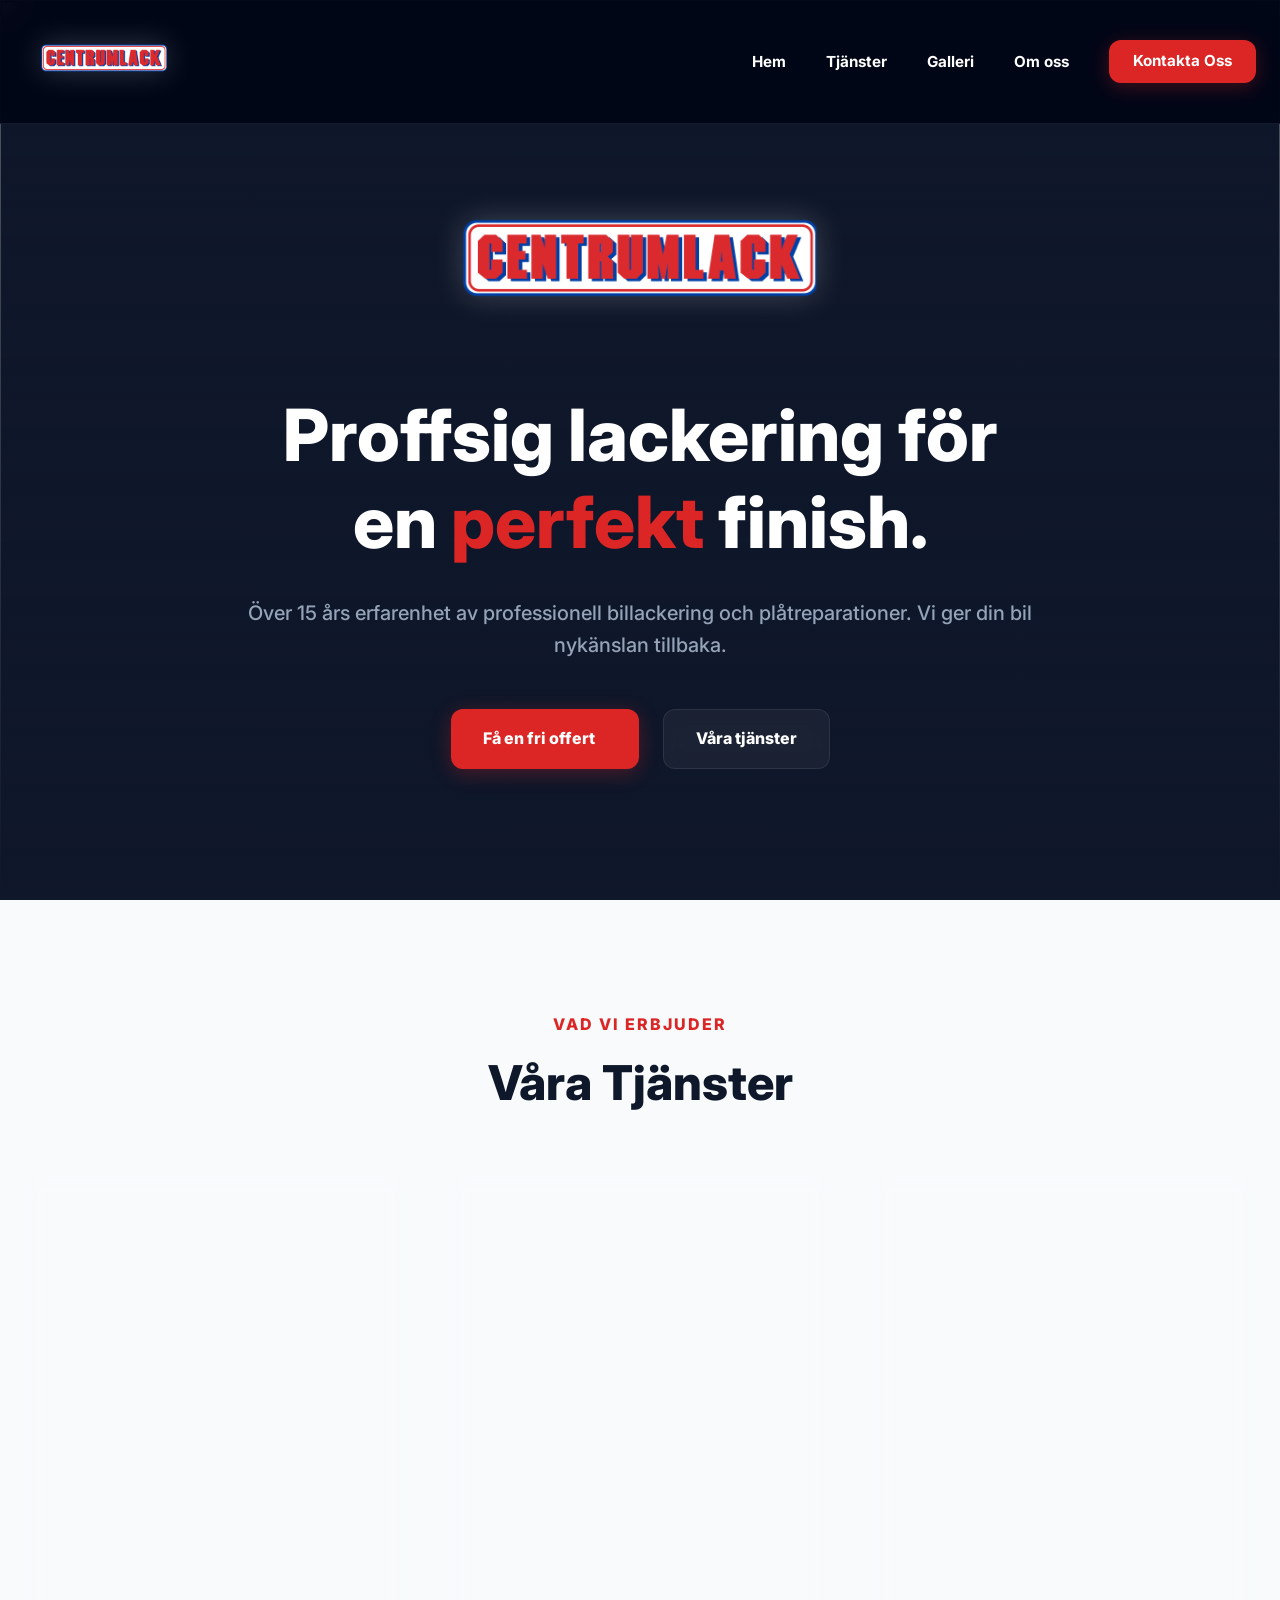
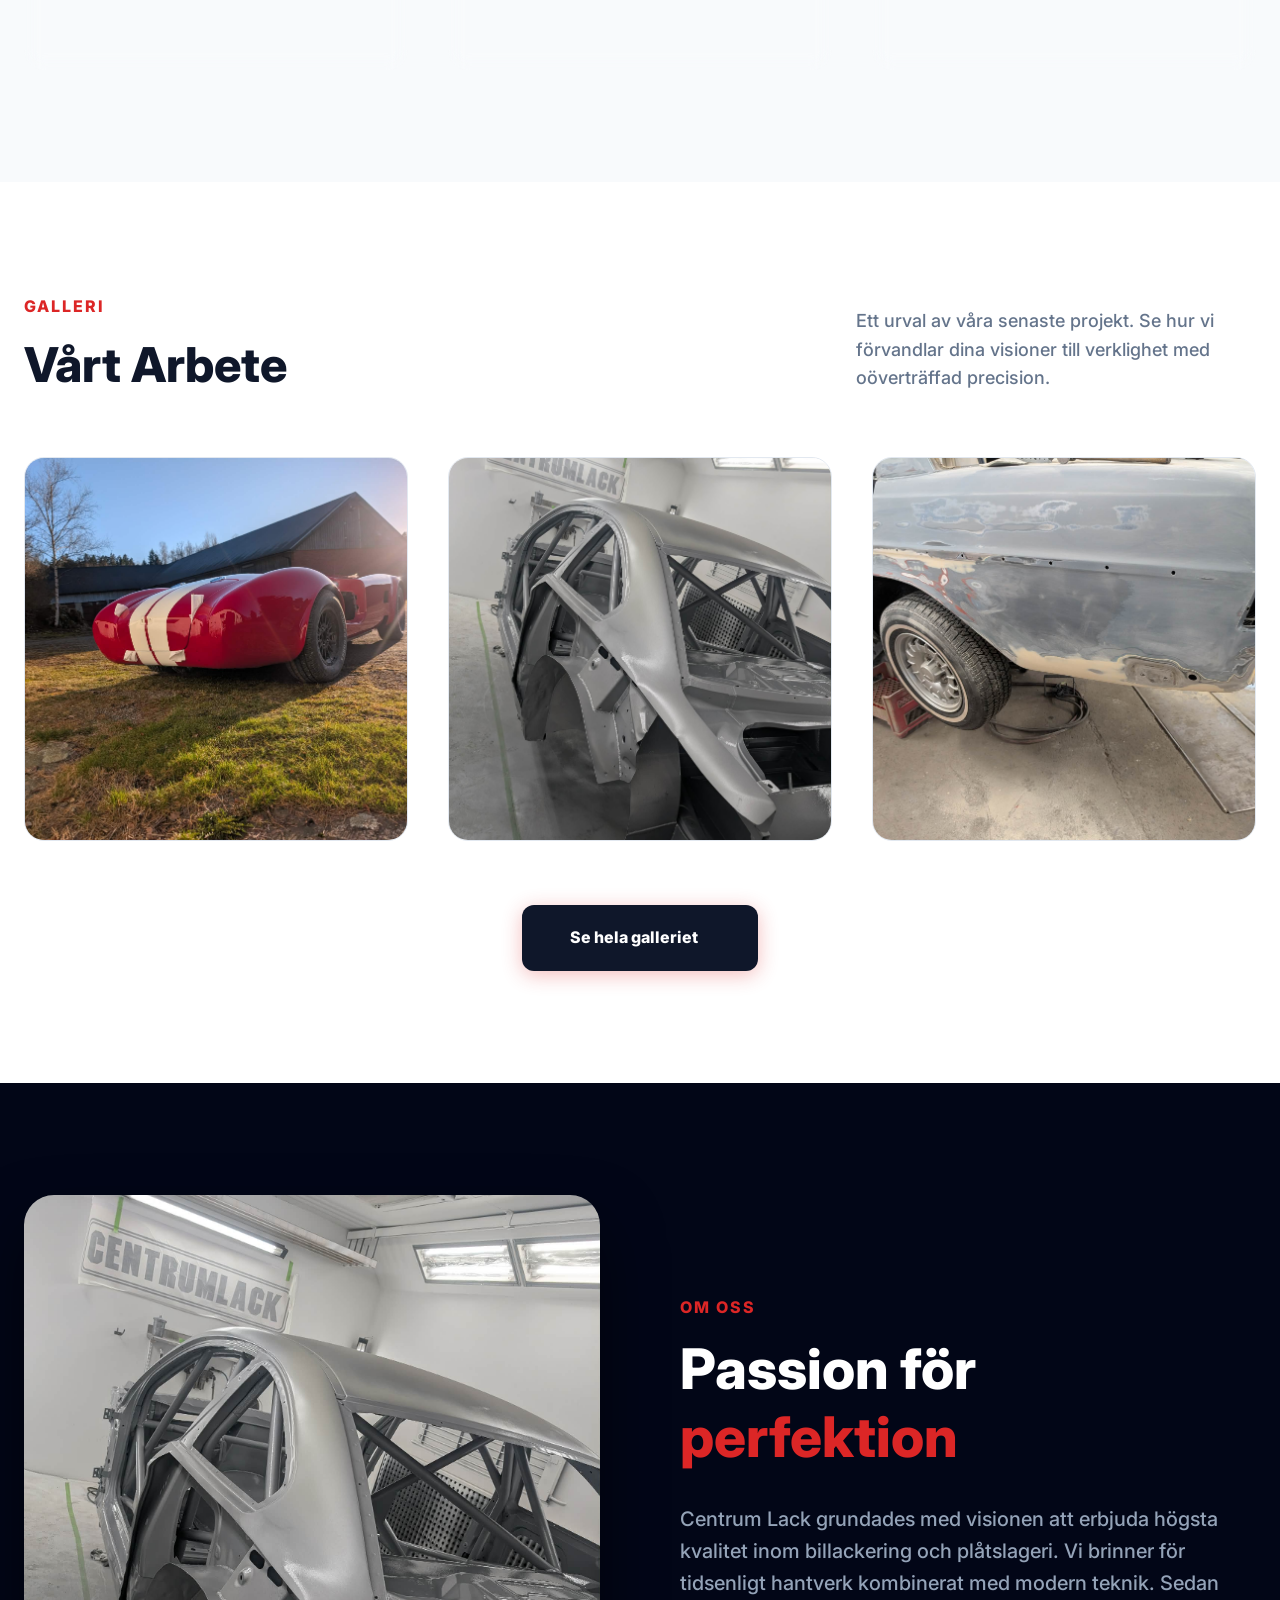
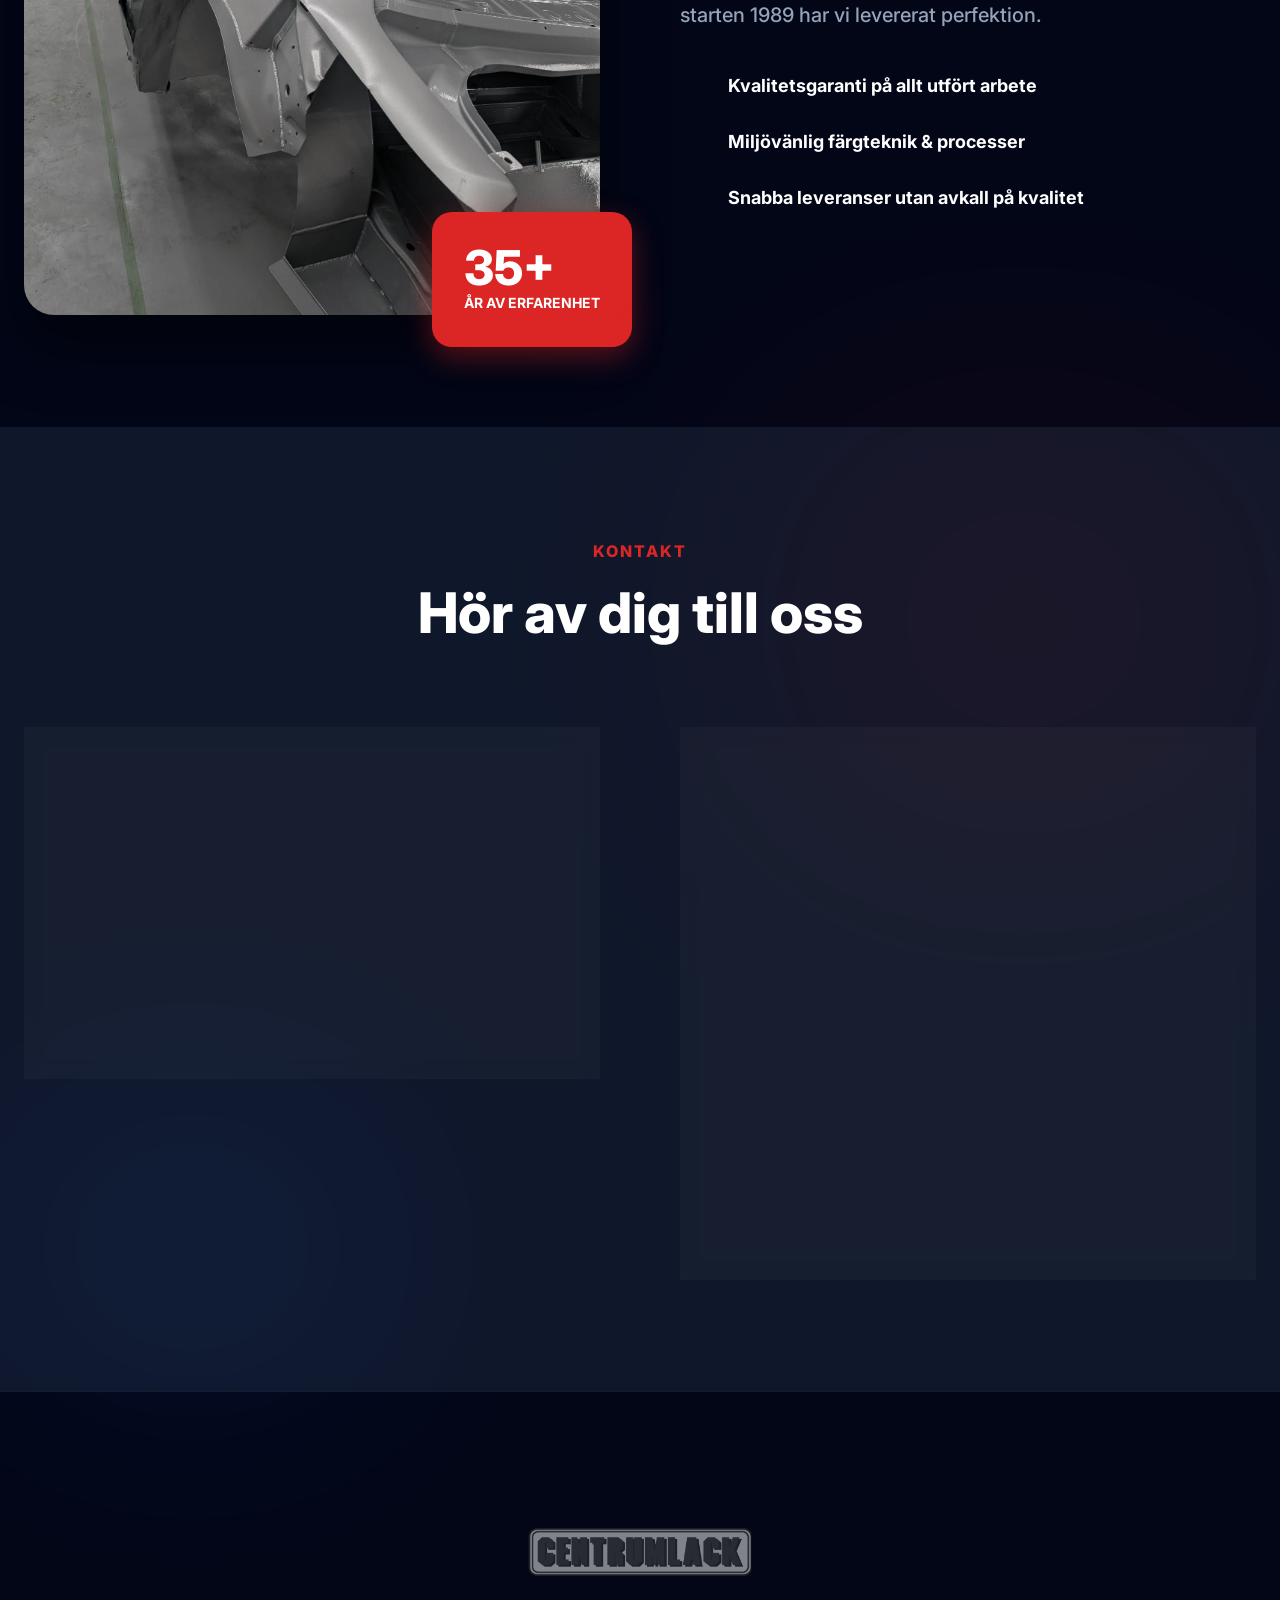
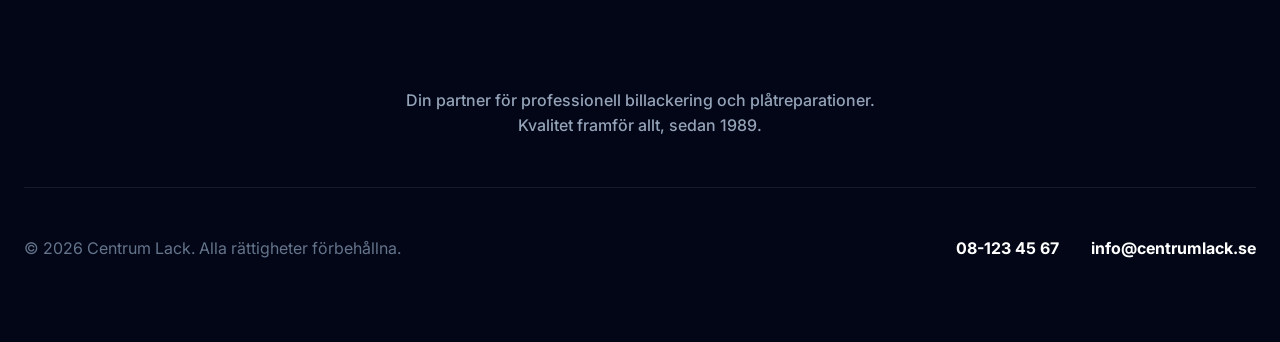
==== index.html @ bac2ed47 "Add files via upload" ====
<!DOCTYPE html>
<html lang="sv" class="scroll-smooth">
<head>
    <meta charset="UTF-8">
    <meta name="viewport" content="width=device-width, initial-scale=1.0">
    <title>Centrum Lack | Professionell Billackering & Bilvård</title>
    <meta name="description" content="Professionell billackering, plåtreparationer och bilvård i Frillesås. Över 15 års erfarenhet av perfekt finish.">
    
    <!-- Fonts & Icons -->
    <link href="https://fonts.googleapis.com/css2?family=Inter:wght@400;500;700;800&display=swap" rel="stylesheet">
    <script src="https://unpkg.com/lucide@latest"></script>
    
    <!-- Styles -->
    <link rel="stylesheet" href="style.css">
</head>
<body>

    <!-- Navbar -->
    <header id="navbar" class="navbar">
        <div class="container nav-content">
            <a href="#home" class="logo flex items-center">
                <img src="assets/logga1.png" alt="Centrum Lack" style="height: 90px;" class="logo-glow transition-transform hover:scale-105">
            </a>
            
            <nav>
                <ul class="nav-links">
                    <li><a href="#home">Hem</a></li>
                    <li><a href="#services">Tjänster</a></li>
                    <li><a href="#gallery">Galleri</a></li>
                    <li><a href="#about">Om oss</a></li>
                    <li><a href="#contact" class="btn btn-primary" style="padding: 0.6rem 1.5rem;">Kontakta Oss</a></li>
                </ul>
            </nav>
            
            <!-- Mobile Menu Trigger -->
            <button id="mobile-menu-btn">
                <i data-lucide="menu" class="w-8 h-8"></i>
            </button>
        </div>
        
        <!-- Mobile Menu -->
        <div id="mobile-menu" style="display: none; position: absolute; top: 100%; left: 0; width: 100%; background: #020617; border-top: 1px solid var(--border); padding: 2rem;">
            <ul style="list-style: none; display: flex; flex-direction: column; gap: 1.5rem;">
                <li><a href="#home" style="color: white; font-weight: 700; text-decoration: none;">Hem</a></li>
                <li><a href="#services" style="color: white; font-weight: 700; text-decoration: none;">Tjänster</a></li>
                <li><a href="#gallery" style="color: white; font-weight: 700; text-decoration: none;">Galleri</a></li>
                <li><a href="#about" style="color: white; font-weight: 700; text-decoration: none;">Om oss</a></li>
                <li><a href="#contact" style="color: var(--brand-red); font-weight: 800; text-decoration: none;">Kontakt</a></li>
            </ul>
        </div>
    </header>

    <main>
        <!-- Hero Section -->
        <section id="home" class="hero">
            <div class="hero-bg">
                <img src="https://images.unsplash.com/photo-1605810730811-4da9d6006104?q=80&w=2000" alt="">
                <div class="hero-overlay"></div>
            </div>
            
            <div class="container">
                <div class="hero-content">
                    <img src="assets/logga1.png" alt="Centrum Lack" style="max-width: 450px; width: 100%;" class="logo-glow mb-12">
                    <h1 style="color: white; font-size: clamp(2.5rem, 8vw, 4.5rem); margin-bottom: 2rem;">
                        Proffsig lackering för en <span class="highlight-red italic">perfekt</span> finish.
                    </h1>
                    <p style="color: var(--text-muted); font-size: 1.25rem; margin-bottom: 3rem; font-weight: 500;">
                        Över 15 års erfarenhet av professionell billackering och plåtreparationer. Vi ger din bil nykänslan tillbaka.
                    </p>
                    <div style="display: flex; gap: 1.5rem; justify-content: center; flex-wrap: wrap;">
                        <a href="#contact" class="btn btn-primary">Få en fri offert <i data-lucide="arrow-right"></i></a>
                        <a href="#services" class="btn btn-outline">Våra tjänster</a>
                    </div>
                </div>
            </div>
        </section>

        <!-- Services Section -->
        <section id="services" class="section-padding" style="background: #f8fafc;">
            <div class="container">
                <div style="text-align: center; margin-bottom: 4rem;">
                    <p style="color: var(--brand-red); font-weight: 800; text-transform: uppercase; letter-spacing: 2px; margin-bottom: 1rem;">Vad vi erbjuder</p>
                    <h2 style="font-size: 3rem; color: var(--bg-dark);">Våra Tjänster</h2>
                </div>
                
                <div class="grid-3">
                    <div class="glass-card" style="padding: 1rem; background: white;">
                        <div style="aspect-ratio: 4/3; overflow: hidden; border-radius: 12px; margin-bottom: 1.5rem;">
                            <img src="assets/lackeringv2.png" alt="Billackering" style="width: 100%; height: 100%; object-fit: cover;">
                        </div>
                        <div style="padding: 1.5rem;">
                            <h3 style="font-size: 1.75rem; color: var(--bg-dark); margin-bottom: 1rem;">Billackering</h3>
                            <p style="color: #64748b; font-weight: 500;">Högkvalitativ lackering för alla fordonstyper med modern färgteknik och perfekt matchning.</p>
                        </div>
                    </div>
                    
                    <div class="glass-card" style="padding: 1rem; background: white;">
                        <div style="aspect-ratio: 4/3; overflow: hidden; border-radius: 12px; margin-bottom: 1.5rem;">
                            <img src="assets/plåtv2.png" alt="Plåtskador" style="width: 100%; height: 100%; object-fit: cover;">
                        </div>
                        <div style="padding: 1.5rem;">
                            <h3 style="font-size: 1.75rem; color: var(--bg-dark); margin-bottom: 1rem;">Plåtskador</h3>
                            <p style="color: #64748b; font-weight: 500;">Riktning och reparation av alla typer av plåt- och karosskador med precision.</p>
                        </div>
                    </div>
                    
                    <div class="glass-card" style="padding: 1rem; background: white;">
                        <div style="aspect-ratio: 4/3; overflow: hidden; border-radius: 12px; margin-bottom: 1.5rem;">
                            <img src="assets/reperationv2.png" alt="Bilreparation" style="width: 100%; height: 100%; object-fit: cover;">
                        </div>
                        <div style="padding: 1.5rem;">
                            <h3 style="font-size: 1.75rem; color: var(--bg-dark); margin-bottom: 1rem;">Bilreparation</h3>
                            <p style="color: #64748b; font-weight: 500;">Vi tar hand om allt från lätta reparationer till helomlackeringar och service.</p>
                        </div>
                    </div>
                </div>
            </div>
        </section>

        <!-- Gallery Preview -->
        <section id="gallery" class="section-padding" style="background: white;">
            <div class="container">
                <div style="display: flex; justify-content: space-between; align-items: flex-end; margin-bottom: 4rem; flex-wrap: wrap; gap: 2rem;">
                    <div style="max-width: 600px;">
                        <p style="color: var(--brand-red); font-weight: 800; text-transform: uppercase; letter-spacing: 2px; margin-bottom: 1rem;">Galleri</p>
                        <h2 style="font-size: 3rem; color: var(--bg-dark);">Vårt Arbete</h2>
                    </div>
                    <p style="max-width: 400px; color: #64748b; font-weight: 500; font-size: 1.125rem;">
                        Ett urval av våra senaste projekt. Se hur vi förvandlar dina visioner till verklighet med oöverträffad precision.
                    </p>
                </div>
                
                <!-- Swapper Grid -->
                <div id="random-gallery-grid" class="grid-3" style="margin-bottom: 4rem;">
                    <div id="slot-1" class="glass-card" style="aspect-ratio: 1; overflow: hidden; background: #f1f5f9; border-color: #e2e8f0;">
                        <img src="assets/galleri/c8769120-d0c4-4933-b0f7-afeecddcb59e.jpg" class="slot-img" style="width: 100%; height: 100%; object-fit: cover; transition: opacity 0.7s ease, transform 0.7s ease;">
                    </div>
                    <div id="slot-2" class="glass-card" style="aspect-ratio: 1; overflow: hidden; background: #f1f5f9; border-color: #e2e8f0;">
                        <img src="assets/galleri/0af2cc81-adca-4ce8-bc8c-e21aa36789b7.jpg" class="slot-img" style="width: 100%; height: 100%; object-fit: cover; transition: opacity 0.7s ease, transform 0.7s ease;">
                    </div>
                    <div id="slot-3" class="glass-card" style="aspect-ratio: 1; overflow: hidden; background: #f1f5f9; border-color: #e2e8f0;">
                        <img src="assets/galleri/5242d715-48d9-4364-991b-cbcf9c6988dc.jpg" class="slot-img" style="width: 100%; height: 100%; object-fit: cover; transition: opacity 0.7s ease, transform 0.7s ease;">
                    </div>
                </div>
                
                <div style="text-align: center;">
                    <a href="galleri.html" class="btn btn-primary" style="background: var(--bg-dark); padding: 1.25rem 3rem;">
                        Se hela galleriet <i data-lucide="images"></i>
                    </a>
                </div>
            </div>
        </section>

        <!-- About Section -->
        <section id="about" class="section-padding" style="background: #020617; color: white;">
            <div class="container" style="display: grid; grid-template-columns: repeat(auto-fit, minmax(350px, 1fr)); gap: 5rem; align-items: center;">
                <div style="position: relative;">
                    <div style="aspect-ratio: 4/5; border-radius: 30px; overflow: hidden; box-shadow: 0 30px 60px rgba(0,0,0,0.5);">
                        <img src="assets/galleri/0af2cc81-adca-4ce8-bc8c-e21aa36789b7.jpg" alt="Vår verkstad" style="width: 100%; height: 100%; object-fit: cover;">
                    </div>
                    <div style="position: absolute; bottom: -2rem; right: -2rem; background: var(--brand-red); color: white; padding: 2rem; border-radius: 20px; box-shadow: 0 10px 30px rgba(220, 38, 38, 0.4);">
                        <p style="font-size: 3rem; font-weight: 800; line-height: 1;">35+</p>
                        <p style="font-weight: 700; text-transform: uppercase; font-size: 0.875rem;">År av erfarenhet</p>
                    </div>
                </div>
                
                <div>
                    <p style="color: var(--brand-red); font-weight: 800; text-transform: uppercase; letter-spacing: 2px; margin-bottom: 1rem;">Om oss</p>
                    <h2 style="font-size: 3.5rem; margin-bottom: 2rem;">Passion för <span class="highlight-red">perfektion</span></h2>
                    <p style="font-size: 1.25rem; color: var(--text-muted); margin-bottom: 2.5rem; font-weight: 500;">
                        Centrum Lack grundades med visionen att erbjuda högsta kvalitet inom billackering och plåtslageri. Vi brinner för tidsenligt hantverk kombinerat med modern teknik. Sedan starten 1989 har vi levererat perfektion.
                    </p>
                    <ul style="list-style: none; display: flex; flex-direction: column; gap: 1.5rem;">
                        <li style="display: flex; gap: 1rem; align-items: center; font-weight: 700; font-size: 1.125rem;">
                            <i data-lucide="shield-check" style="color: var(--brand-red); width: 32px; height: 32px;"></i>
                            Kvalitetsgaranti på allt utfört arbete
                        </li>
                        <li style="display: flex; gap: 1rem; align-items: center; font-weight: 700; font-size: 1.125rem;">
                            <i data-lucide="swatchbook" style="color: var(--brand-red); width: 32px; height: 32px;"></i>
                            Miljövänlig färgteknik & processer
                        </li>
                        <li style="display: flex; gap: 1rem; align-items: center; font-weight: 700; font-size: 1.125rem;">
                            <i data-lucide="clock" style="color: var(--brand-red); width: 32px; height: 32px;"></i>
                            Snabba leveranser utan avkall på kvalitet
                        </li>
                    </ul>
                </div>
            </div>
        </section>

        <!-- Contact Section -->
        <section id="contact" class="section-padding" style="background: var(--bg-dark); color: white; position: relative;">
            <div style="position: absolute; inset: 0; opacity: 0.1;">
                <div style="position: absolute; top: 0; right: 0; width: 40%; height: 40%; background: var(--brand-red); filter: blur(150px); border-radius: 50%;"></div>
                <div style="position: absolute; bottom: 0; left: 0; width: 30%; height: 30%; background: #2563eb; filter: blur(120px); border-radius: 50%;"></div>
            </div>

            <div class="container" style="position: relative; z-index: 10;">
                <div style="text-align: center; margin-bottom: 5rem;">
                    <p style="color: var(--brand-red); font-weight: 800; text-transform: uppercase; letter-spacing: 2px; margin-bottom: 1rem;">Kontakt</p>
                    <h2 style="font-size: 3.5rem;">Hör av dig till oss</h2>
                </div>
                
                <div style="display: grid; grid-template-columns: repeat(auto-fit, minmax(300px, 1fr)); gap: 5rem;">
                    <!-- Contact Info -->
                    <div style="display: flex; flex-direction: column; gap: 2rem;">
                        <div class="glass-card" style="padding: 2.5rem;">
                            <h4 style="font-size: 1.5rem; margin-bottom: 2rem;">Kontaktuppgifter</h4>
                            <div style="display: flex; flex-direction: column; gap: 2rem;">
                                <div style="display: flex; gap: 1.5rem;">
                                    <div style="background: rgba(220, 38, 38, 0.1); padding: 0.75rem; border-radius: 12px; color: var(--brand-red);">
                                        <i data-lucide="map-pin"></i>
                                    </div>
                                    <div>
                                        <p style="font-size: 0.75rem; text-transform: uppercase; font-weight: 800; color: #94a3b8; letter-spacing: 1px;">Adress</p>
                                        <p style="font-weight: 700; font-size: 1.125rem;">Postvägen 1 a, 439 62 Frillesås</p>
                                    </div>
                                </div>
                                <div style="display: flex; gap: 1.5rem;">
                                    <div style="background: rgba(220, 38, 38, 0.1); padding: 0.75rem; border-radius: 12px; color: var(--brand-red);">
                                        <i data-lucide="phone"></i>
                                    </div>
                                    <div>
                                        <p style="font-size: 0.75rem; text-transform: uppercase; font-weight: 800; color: #94a3b8; letter-spacing: 1px;">Telefon</p>
                                        <p style="font-weight: 700; font-size: 1.125rem;">08-123 45 67</p>
                                    </div>
                                </div>
                                <div style="display: flex; gap: 1.5rem;">
                                    <div style="background: rgba(220, 38, 38, 0.1); padding: 0.75rem; border-radius: 12px; color: var(--brand-red);">
                                        <i data-lucide="mail"></i>
                                    </div>
                                    <div>
                                        <p style="font-size: 0.75rem; text-transform: uppercase; font-weight: 800; color: #94a3b8; letter-spacing: 1px;">E-post</p>
                                        <p style="font-weight: 700; font-size: 1.125rem;">info@centrumlack.se</p>
                                    </div>
                                </div>
                            </div>
                        </div>
                        
                    </div>
                    
                    <!-- Form -->
                    <form id="contact-form" class="glass-card" style="padding: 3rem; display: flex; flex-direction: column; gap: 1.5rem;">
                        <div style="display: grid; grid-template-columns: 1fr 1fr; gap: 1.5rem;">
                            <input type="text" placeholder="Namn" class="form-input" required>
                            <input type="tel" placeholder="Telefon" class="form-input" required>
                        </div>
                        <input type="email" placeholder="E-postadress" class="form-input" required>
                        <select class="form-input" style="color: #94a3b8;">
                            <option value="">Välj tjänst...</option>
                            <option value="lackering">Billackering</option>
                            <option value="plåt">Plåtskador</option>
                            <option value="reparartion">Bilreparation</option>
                            <option value="annat">Övrigt</option>
                        </select>
                        <textarea placeholder="Beskriv ditt ärende..." rows="5" class="form-input" required></textarea>
                        
                        <button type="submit" class="btn btn-primary" style="width: 100%; justify-content: center; padding: 1.5rem;">
                            Skicka Förfrågan
                        </button>
                        <div id="form-feedback" style="display: none; text-align: center; font-weight: 700; padding: 1rem; border-radius: 12px;"></div>
                    </form>
                </div>
            </div>
        </section>
    </main>

    <footer style="background: #020617; padding: 5rem 0; border-top: 1px solid var(--border); color: white;">
        <div class="container" style="text-align: center;">
            <img src="assets/logga1.png" alt="Centrum Lack" class="footer-logo" style="margin-bottom: 3rem;">
            <p style="color: #94a3b8; max-width: 500px; margin: 0 auto 3rem; font-weight: 500;">
                Din partner för professionell billackering och plåtreparationer. Kvalitet framför allt, sedan 1989.
            </p>
            <div style="padding-top: 3rem; border-top: 1px solid var(--border); display: flex; justify-content: space-between; align-items: center; flex-wrap: wrap; gap: 2rem;">
                <p style="color: #64748b;">&copy; 2026 Centrum Lack. Alla rättigheter förbehållna.</p>
                <div style="display: flex; gap: 2rem;">
                    <a href="tel:081234567" style="color: white; text-decoration: none; font-weight: 700;">08-123 45 67</a>
                    <a href="mailto:info@centrumlack.se" style="color: white; text-decoration: none; font-weight: 700;">info@centrumlack.se</a>
                </div>
            </div>
        </div>
    </footer>

    <script src="script.js"></script>
    <script>lucide.createIcons();</script>
</body>
</html>
---- style.css ----
:root {
    --bg-dark: #0f172a;
    --bg-darker: #020617;
    --brand-red: #dc2626;
    --brand-red-hover: #b91c1c;
    --brand-blue: #0f172a;
    
    --text-light: #f8fafc;
    --text-muted: #94a3b8;
    
    --glass: rgba(255, 255, 255, 0.03);
    --border: rgba(255, 255, 255, 0.08);
    
    --font-main: 'Inter', sans-serif;
    --transition: all 0.4s cubic-bezier(0.16, 1, 0.3, 1);
}

* {
    margin: 0;
    padding: 0;
    box-sizing: border-box;
}

html {
    scroll-behavior: smooth;
    font-family: var(--font-main);
}

body {
    background-color: #fff;
    color: #1e293b;
    line-height: 1.6;
    overflow-x: hidden;
    -webkit-font-smoothing: antialiased;
}

/* Typography & Layout */
.container {
    max-width: 1280px;
    margin: 0 auto;
    padding: 0 1.5rem;
}

.section-padding {
    padding: 7rem 0;
}

h1, h2, h3, h4 {
    font-weight: 800;
    line-height: 1.2;
}

.highlight-red {
    color: var(--brand-red);
}

/* Navigation */
.navbar {
    position: fixed;
    top: 0;
    width: 100%;
    z-index: 1000;
    padding: 0.8rem 0;
    background: rgba(2, 6, 23, 0.95);
    backdrop-filter: blur(12px);
    border-bottom: 1px solid var(--border);
    transition: var(--transition);
}

#mobile-menu-btn {
    display: none;
    background: none;
    border: none;
    color: white;
    cursor: pointer;
}

@media (max-width: 768px) {
    #mobile-menu-btn {
        display: block;
    }
}

.nav-content {
    display: flex;
    justify-content: space-between;
    align-items: center;
}

.nav-links {
    display: flex;
    gap: 2.5rem;
    align-items: center;
    list-style: none;
}

.nav-links a {
    color: white;
    text-decoration: none;
    font-weight: 700;
    font-size: 0.95rem;
    transition: var(--transition);
}

.nav-links a:hover {
    color: var(--brand-red);
}

/* Buttons */
.btn {
    display: inline-flex;
    align-items: center;
    gap: 0.75rem;
    padding: 1rem 2rem;
    border-radius: 12px;
    font-weight: 800;
    text-decoration: none;
    transition: var(--transition);
    cursor: pointer;
    border: none;
    font-size: 1rem;
}

.btn-primary {
    background: var(--brand-red);
    color: white;
    box-shadow: 0 4px 20px rgba(220, 38, 38, 0.3);
}

.btn-primary:hover {
    background: var(--brand-red-hover);
    transform: translateY(-2px);
    box-shadow: 0 8px 30px rgba(220, 38, 38, 0.4);
}

.btn-outline {
    background: rgba(255, 255, 255, 0.05);
    color: white;
    border: 1px solid var(--border);
    backdrop-filter: blur(8px);
}

.btn-outline:hover {
    background: rgba(255, 255, 255, 0.1);
    transform: translateY(-2px);
}

/* Premium Effects */
.logo-glow {
    filter: drop-shadow(0 0 15px rgba(255, 255, 255, 0.2));
    animation: glow-pulse-white 3s infinite alternate;
}

@keyframes glow-pulse-white {
    from { filter: drop-shadow(0 0 10px rgba(255, 255, 255, 0.15)); }
    to { filter: drop-shadow(0 0 30px rgba(255, 255, 255, 0.4)); }
}

.footer-logo {
    height: 160px;
    filter: grayscale(1);
    opacity: 0.5;
    transition: var(--transition);
}

.footer-logo:hover {
    filter: grayscale(0);
    opacity: 1;
    transform: scale(1.05);
}

.glass-card {
    background: var(--glass);
    backdrop-filter: blur(10px);
    border: 1px solid var(--border);
    border-radius: 20px;
    transition: var(--transition);
}

.glass-card:hover {
    border-color: var(--brand-red);
    transform: translateY(-5px);
}

/* Grid System */
.grid-3 {
    display: grid;
    grid-template-columns: repeat(3, 1fr);
    gap: 2.5rem;
}

/* Responsive */
@media (max-width: 1024px) {
    .grid-3 { grid-template-columns: repeat(2, 1fr); }
}

@media (max-width: 768px) {
    .grid-3 { grid-template-columns: 1fr; }
    .nav-links { display: none; }
    .section-padding { padding: 4rem 0; }
}

/* Hero Section Specifics */
.hero {
    height: 100vh;
    min-height: 700px;
    background-color: var(--bg-dark);
    display: flex;
    align-items: center;
    position: relative;
    overflow: hidden;
}

.hero-bg {
    position: absolute;
    inset: 0;
    opacity: 0.4;
}

.hero-bg img {
    width: 100%;
    height: 100%;
    object-fit: cover;
}

.hero-overlay {
    position: absolute;
    inset: 0;
    background: linear-gradient(to top, var(--bg-dark) 0%, transparent 100%);
}

.hero-content {
    position: relative;
    z-index: 10;
    max-width: 800px;
    text-align: center;
    margin: 0 auto;
}

/* Form Styles */
.form-input {
    width: 100%;
    background: rgba(255, 255, 255, 0.05);
    border: 1px solid var(--border);
    padding: 1.2rem;
    border-radius: 12px;
    color: white;
    font-family: inherit;
    font-weight: 700;
    transition: var(--transition);
    outline: none;
}

.form-input:focus {
    border-color: var(--brand-red);
    background: rgba(255, 255, 255, 0.1);
}

/* Lightbox */
.lightbox {
    position: fixed;
    inset: 0;
    background: rgba(0, 0, 0, 0.95);
    z-index: 2000;
    display: none;
    align-items: center;
    justify-content: center;
    opacity: 0;
    transition: opacity 0.4s ease;
}

.lightbox.active {
    display: flex;
    opacity: 1;
}

.lightbox-img {
    max-width: 90%;
    max-height: 85vh;
    border-radius: 12px;
    box-shadow: 0 0 50px rgba(0, 0, 0, 0.5);
}

.lightbox-close {
    position: absolute;
    top: 2rem;
    right: 2rem;
    color: white;
    font-size: 2.5rem;
    background: none;
    border: none;
    cursor: pointer;
}
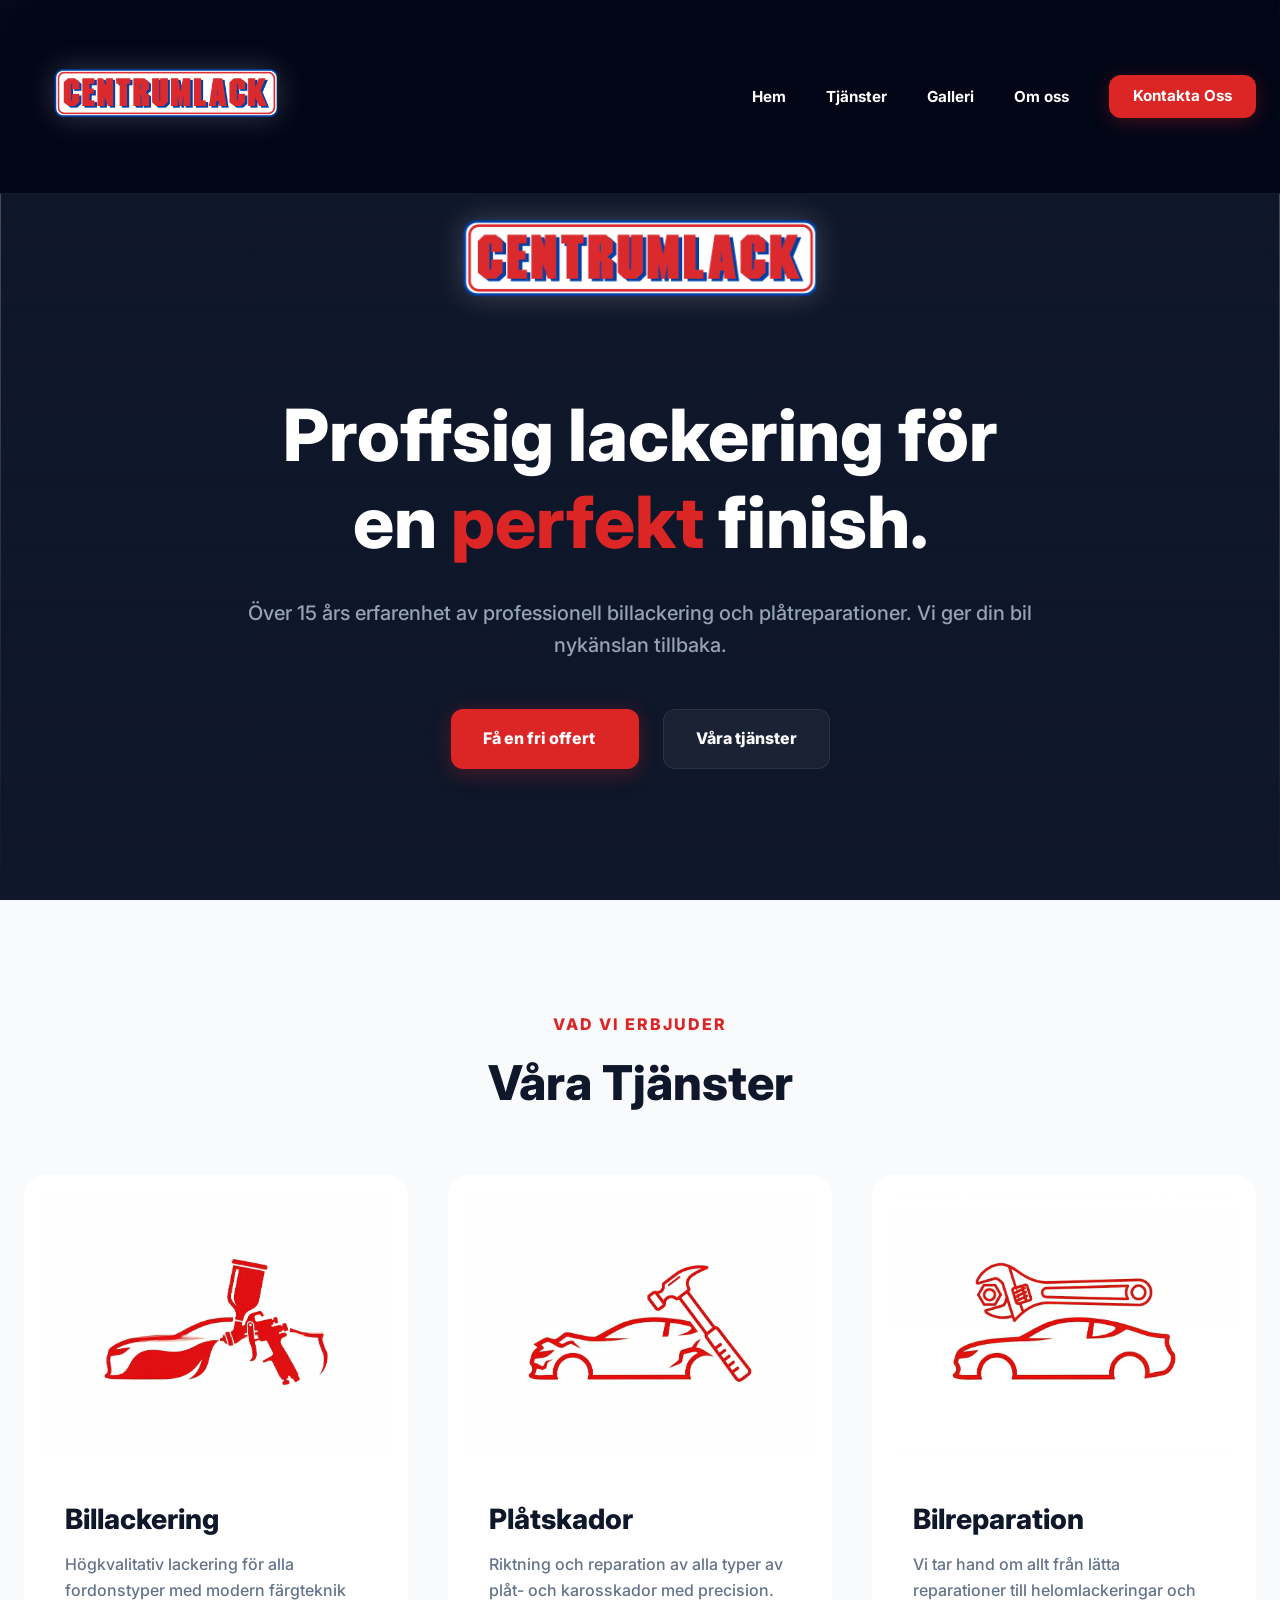
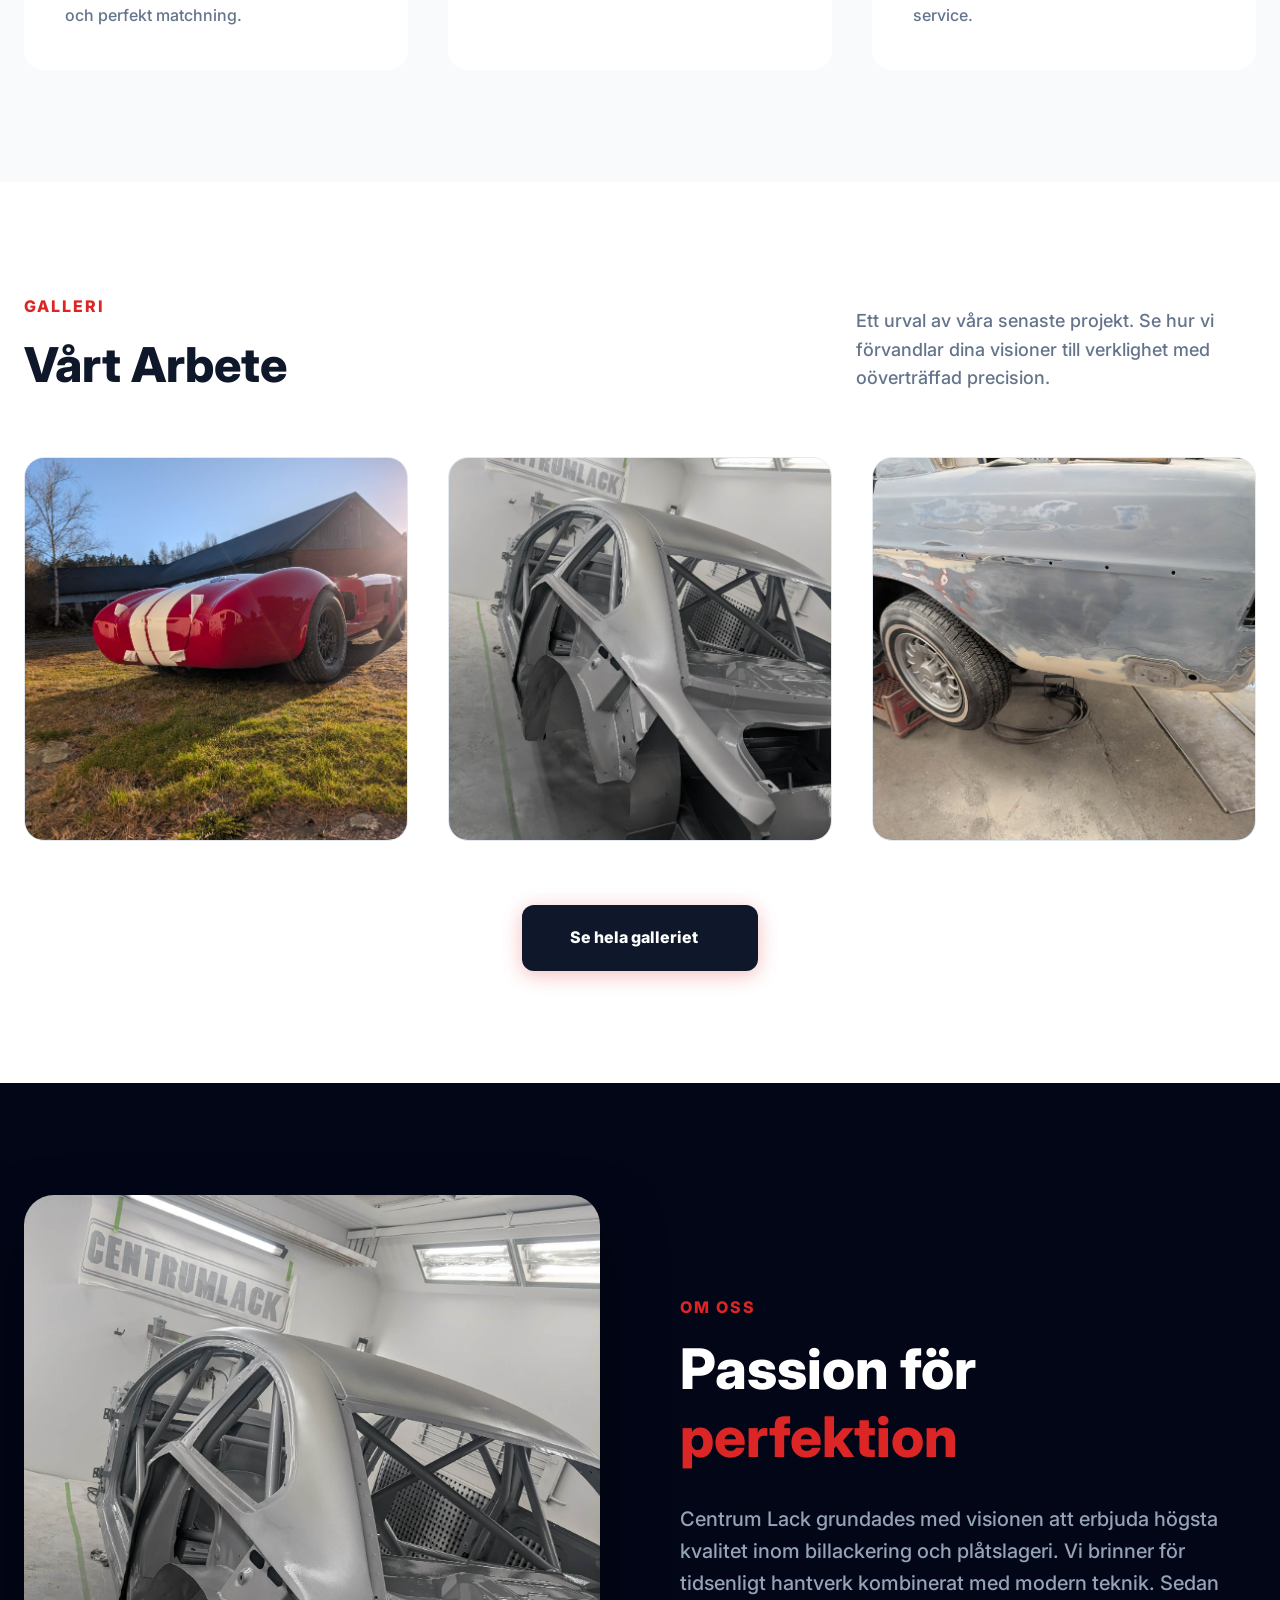
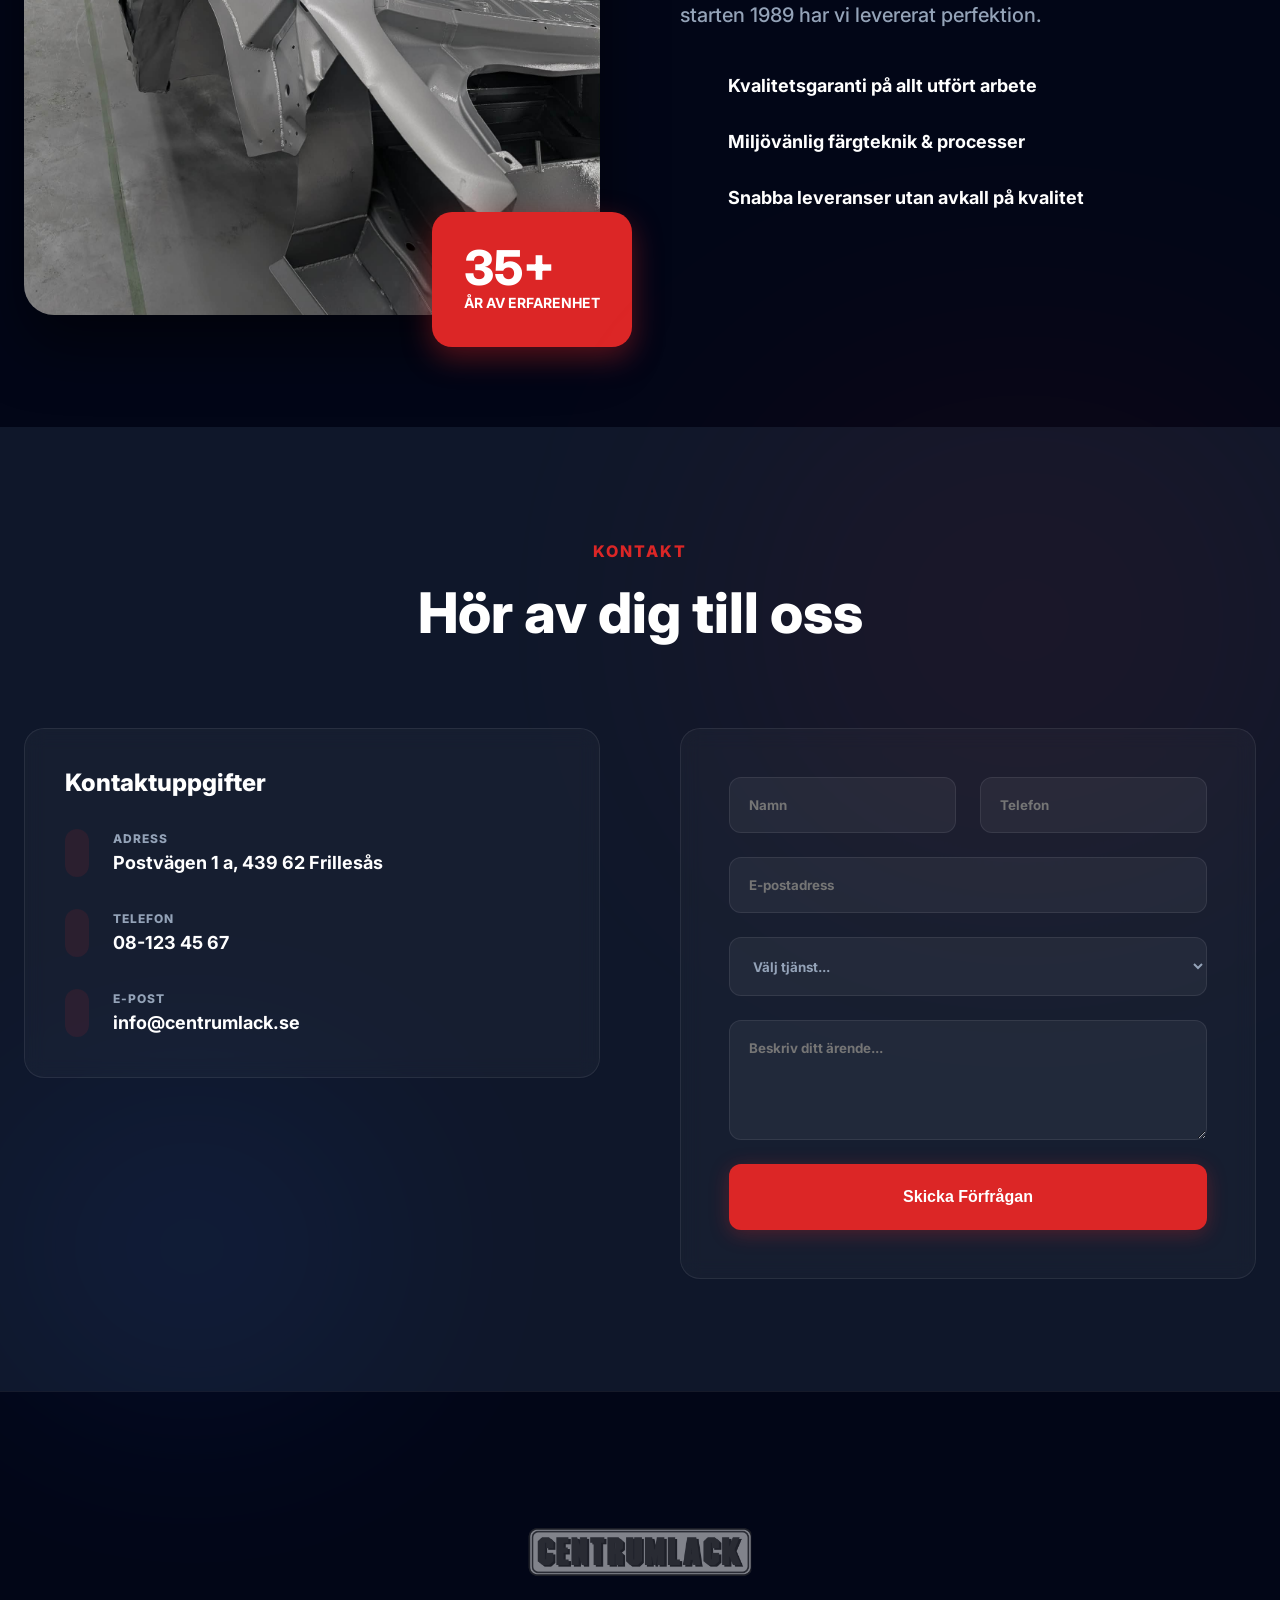
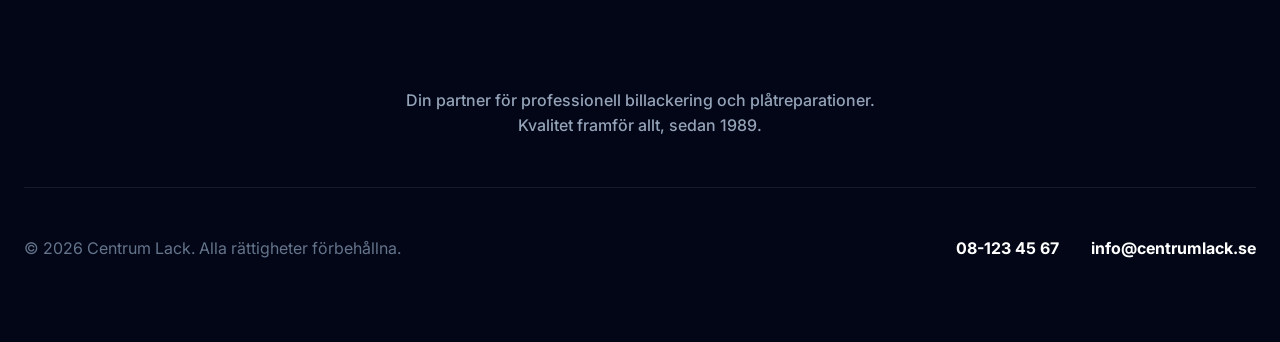
==== commit 3246b808: "Add files via upload" ====
--- a/index.html
+++ b/index.html
@@ -19,7 +19,7 @@
     <header id="navbar" class="navbar">
         <div class="container nav-content">
             <a href="#home" class="logo flex items-center">
-                <img src="assets/logga1.png" alt="Centrum Lack" style="height: 90px;" class="logo-glow transition-transform hover:scale-105">
+                <img src="assets/logga1.png" alt="Centrum Lack" style="height: 160px;" class="logo-glow transition-transform hover:scale-105">
             </a>
             
             <nav>
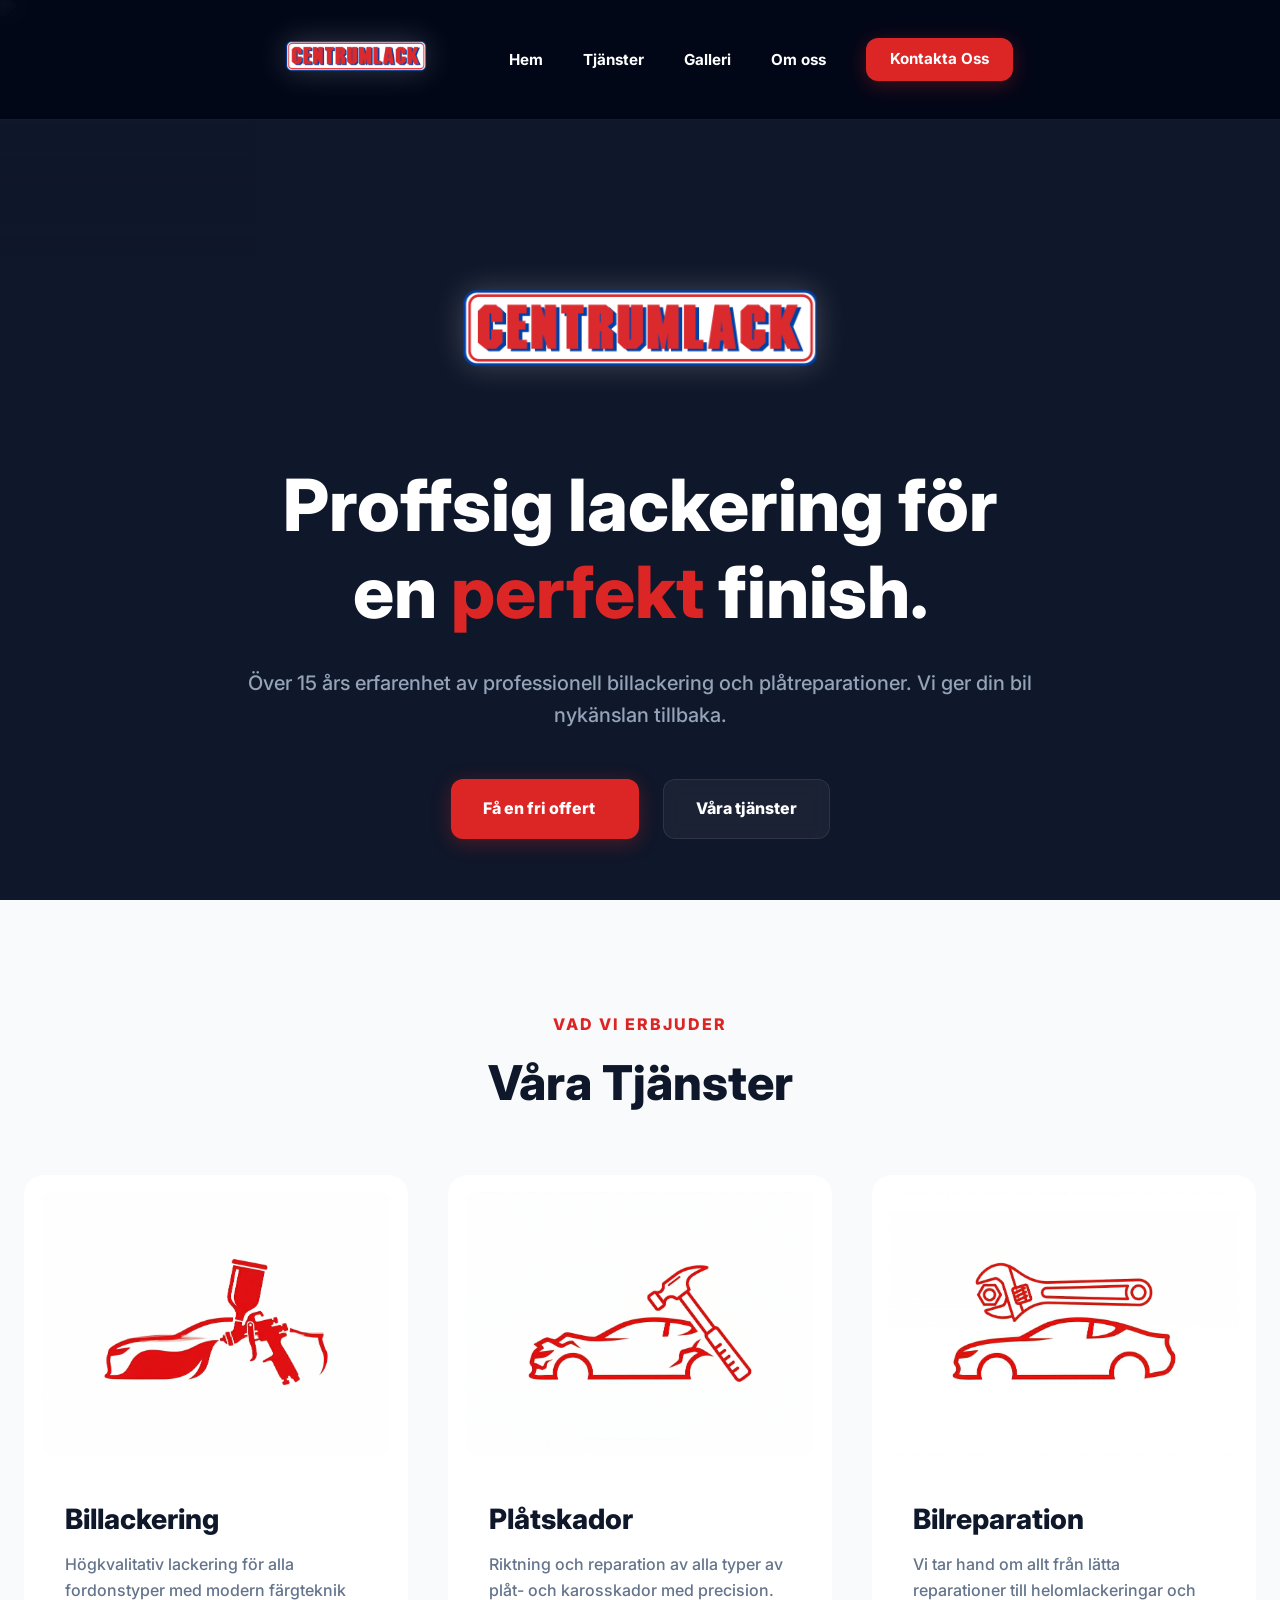
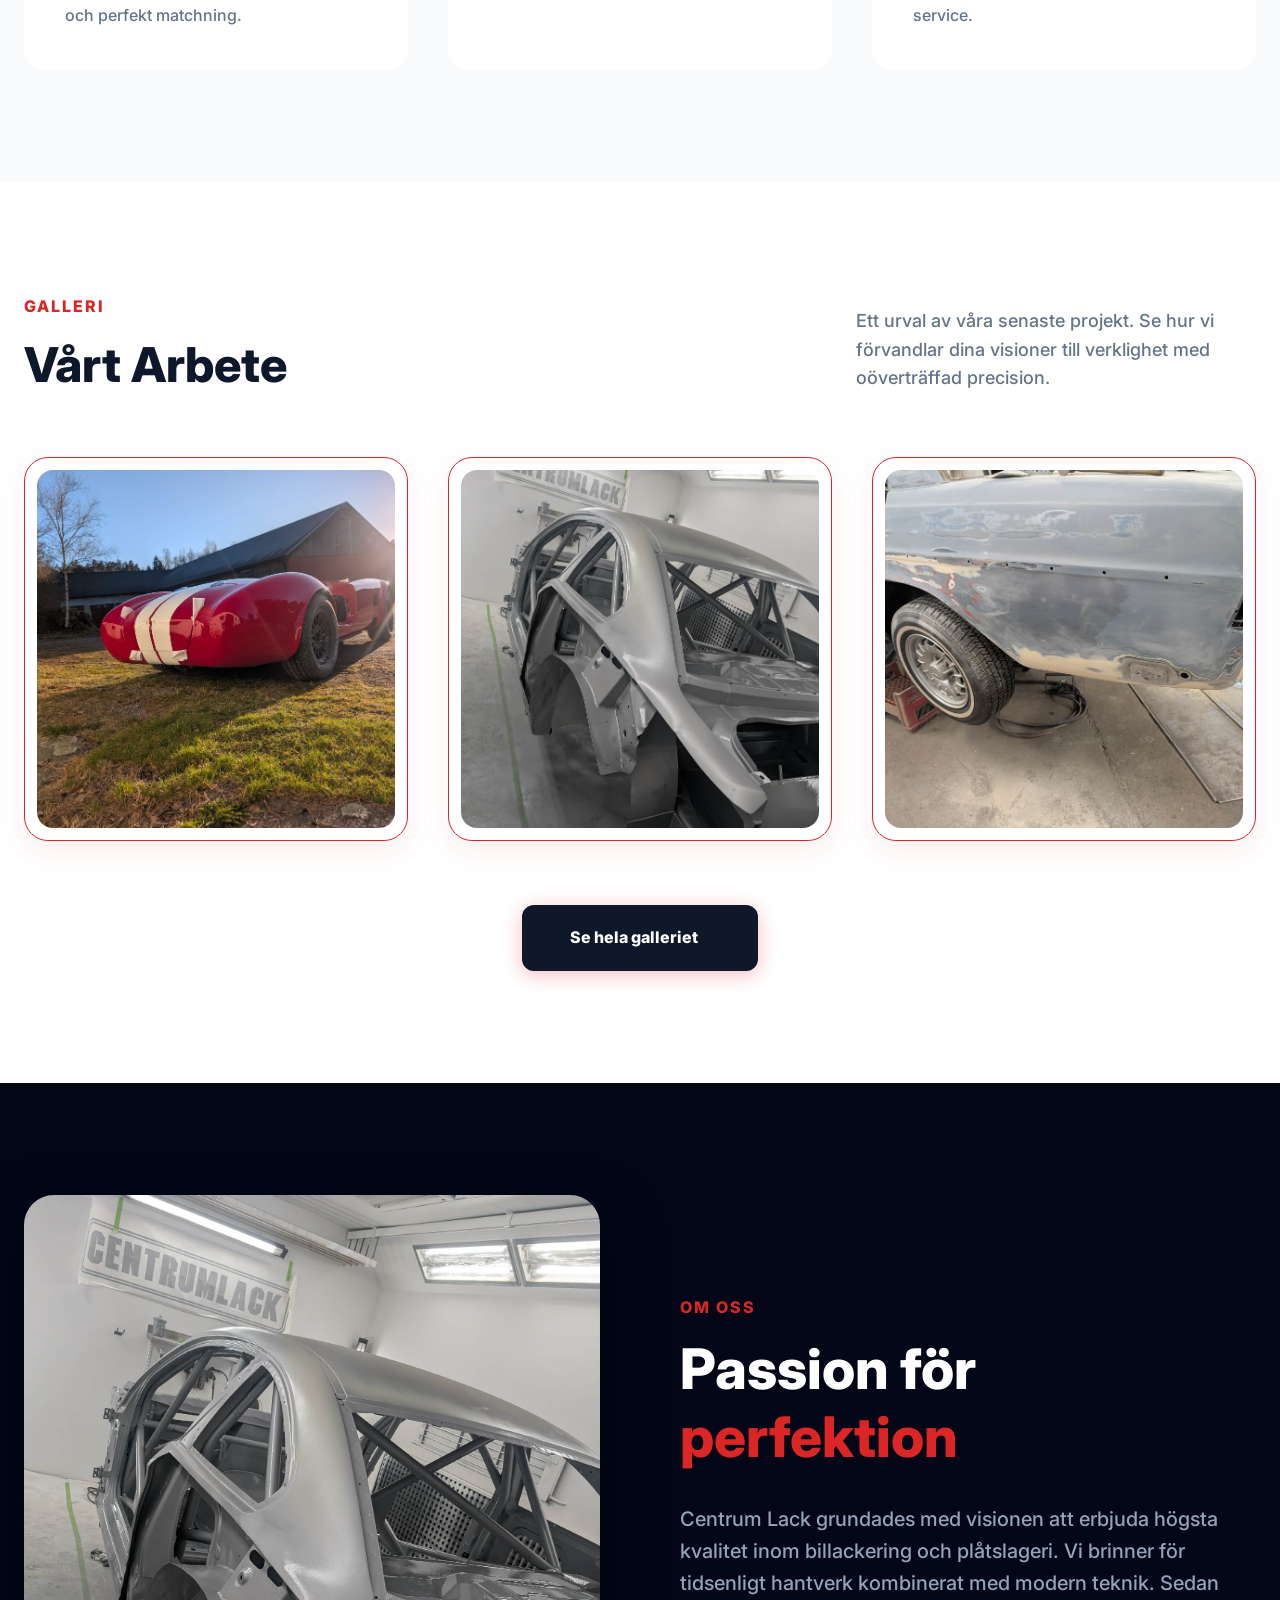
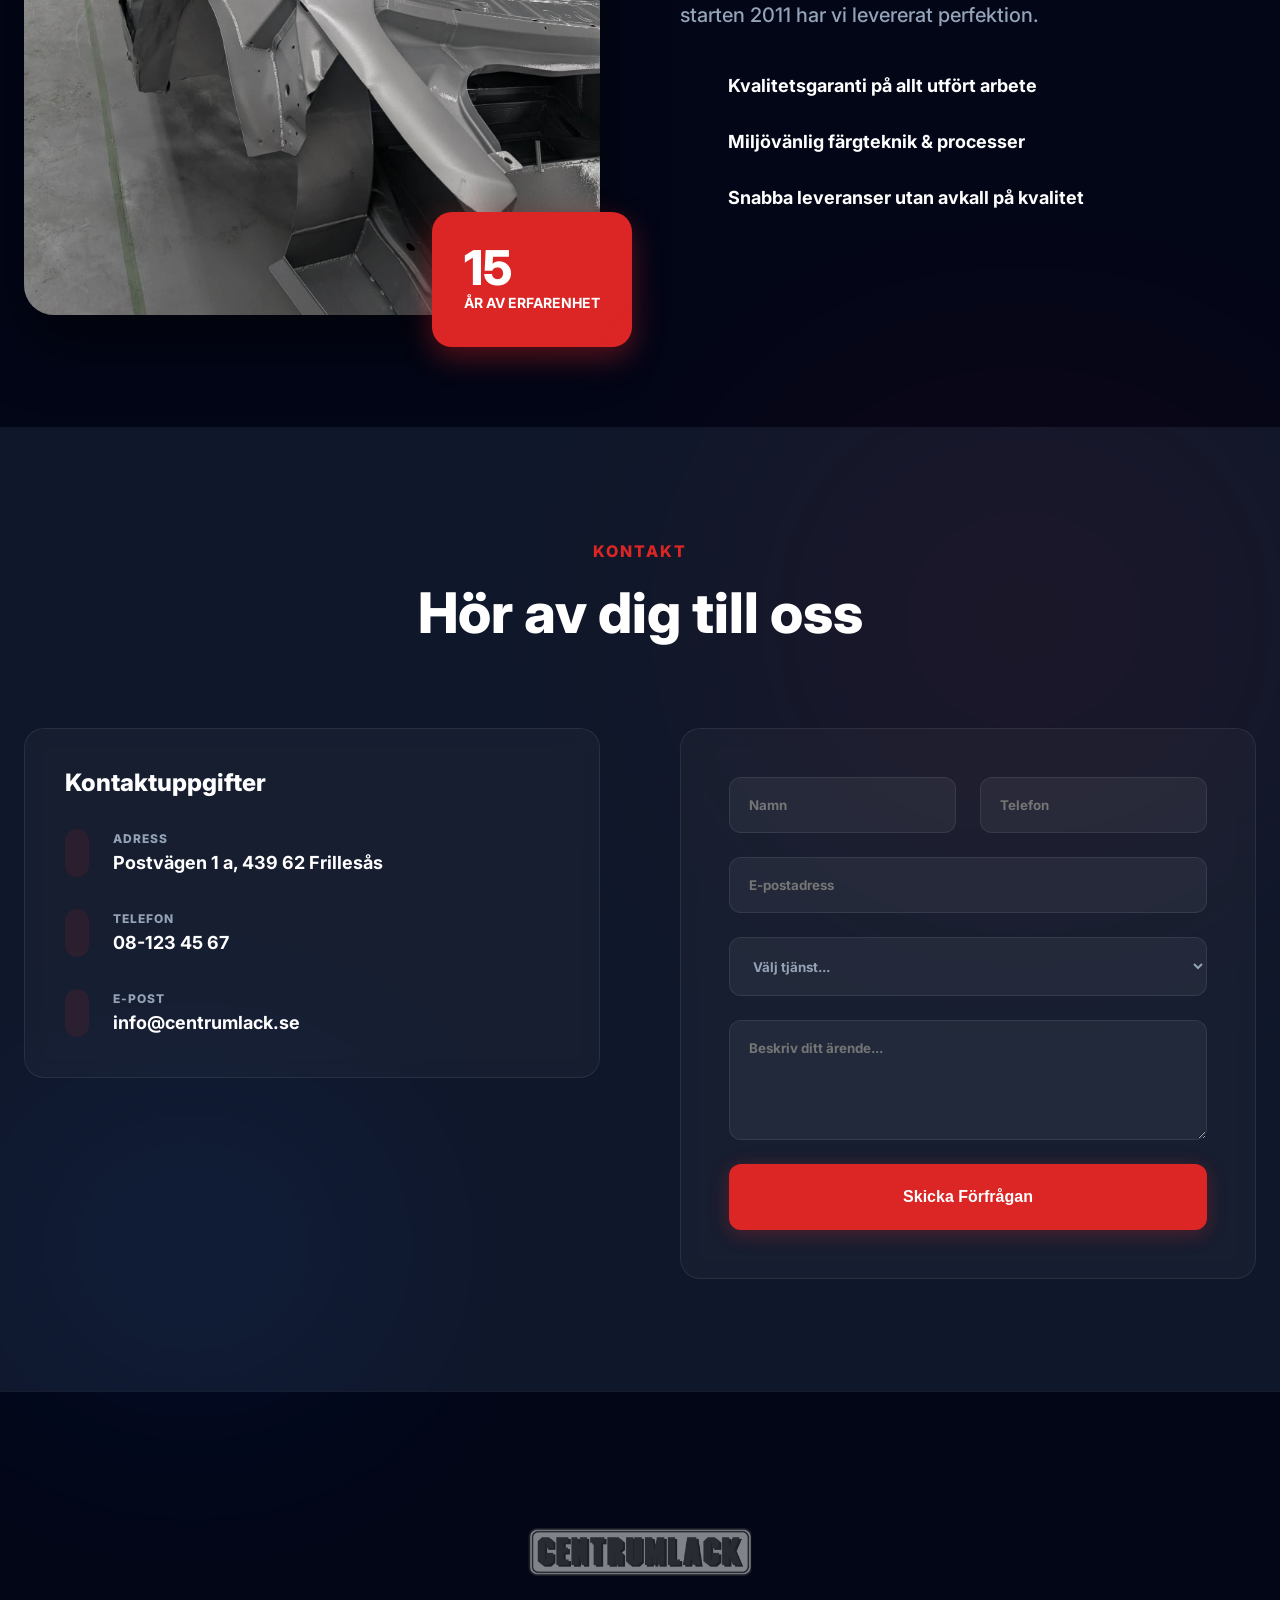
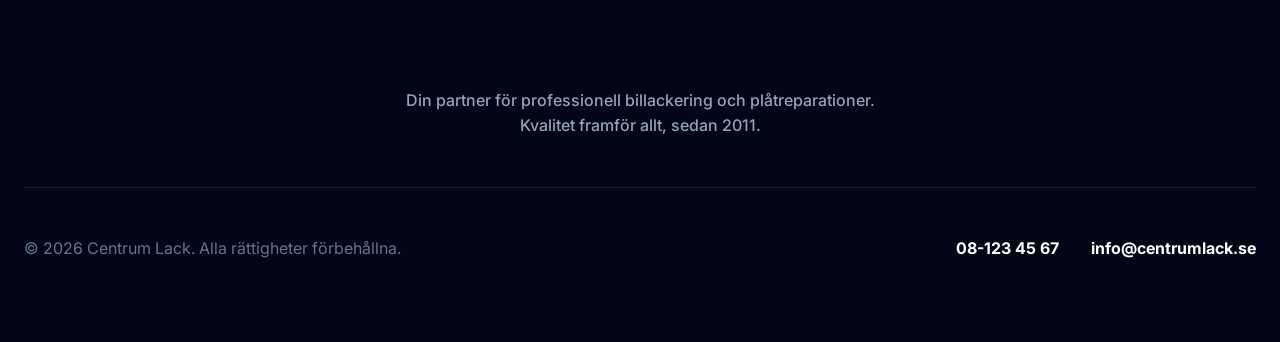
==== commit 14330dce: "Add files via upload" ====
--- a/index.html
+++ b/index.html
@@ -5,10 +5,16 @@
     <meta name="viewport" content="width=device-width, initial-scale=1.0">
     <title>Centrum Lack | Professionell Billackering & Bilvård</title>
     <meta name="description" content="Professionell billackering, plåtreparationer och bilvård i Frillesås. Över 15 års erfarenhet av perfekt finish.">
+    <!-- Preconnect & Preload -->
+    <link rel="preconnect" href="https://fonts.googleapis.com">
+    <link rel="preconnect" href="https://fonts.gstatic.com" crossorigin>
+    <link rel="preconnect" href="https://images.unsplash.com">
+    <link rel="preload" href="https://fonts.googleapis.com/css2?family=Inter:wght@400;500;700;800&display=swap" as="style">
+    <link rel="preload" href="https://images.unsplash.com/photo-1605810730811-4da9d6006104?q=80&w=1400&auto=format&fit=crop" as="image">
     
     <!-- Fonts & Icons -->
-    <link href="https://fonts.googleapis.com/css2?family=Inter:wght@400;500;700;800&display=swap" rel="stylesheet">
-    <script src="https://unpkg.com/lucide@latest"></script>
+    <link href="https://fonts.googleapis.com/css2?family=Inter:wght@400;500;700;800&display=swap" rel="stylesheet" media="print" onload="this.media='all'">
+    <script src="https://unpkg.com/lucide@latest" defer></script>
     
     <!-- Styles -->
     <link rel="stylesheet" href="style.css">
@@ -19,7 +25,7 @@
     <header id="navbar" class="navbar">
         <div class="container nav-content">
             <a href="#home" class="logo flex items-center">
-                <img src="assets/logga1.png" alt="Centrum Lack" style="height: 160px;" class="logo-glow transition-transform hover:scale-105">
+                <img src="assets/logga1.png" alt="Centrum Lack" width="1920" height="1080" class="nav-logo logo-glow transition-transform hover:scale-105">
             </a>
             
             <nav>
@@ -54,13 +60,13 @@
         <!-- Hero Section -->
         <section id="home" class="hero">
             <div class="hero-bg">
-                <img src="https://images.unsplash.com/photo-1605810730811-4da9d6006104?q=80&w=2000" alt="">
+                <img src="https://images.unsplash.com/photo-1605810730811-4da9d6006104?q=80&w=1400&auto=format&fit=crop" alt="Bilverkstad bakgrund" width="1400" height="800">
                 <div class="hero-overlay"></div>
             </div>
             
             <div class="container">
                 <div class="hero-content">
-                    <img src="assets/logga1.png" alt="Centrum Lack" style="max-width: 450px; width: 100%;" class="logo-glow mb-12">
+                    <img src="assets/logga1.png" alt="Centrum Lack" width="1920" height="1080" class="hero-logo logo-glow mb-12">
                     <h1 style="color: white; font-size: clamp(2.5rem, 8vw, 4.5rem); margin-bottom: 2rem;">
                         Proffsig lackering för en <span class="highlight-red italic">perfekt</span> finish.
                     </h1>
@@ -85,8 +91,8 @@
                 
                 <div class="grid-3">
                     <div class="glass-card" style="padding: 1rem; background: white;">
-                        <div style="aspect-ratio: 4/3; overflow: hidden; border-radius: 12px; margin-bottom: 1.5rem;">
-                            <img src="assets/lackeringv2.png" alt="Billackering" style="width: 100%; height: 100%; object-fit: cover;">
+                        <div style="aspect-ratio: 4/3; overflow: hidden; border-radius: 12px; margin-bottom: 1.5rem; background: #e2e8f0;">
+                            <img src="assets/lackeringv2.png" alt="Billackering" width="2816" height="1536" loading="lazy" style="width: 100%; height: 100%; object-fit: cover;">
                         </div>
                         <div style="padding: 1.5rem;">
                             <h3 style="font-size: 1.75rem; color: var(--bg-dark); margin-bottom: 1rem;">Billackering</h3>
@@ -95,8 +101,8 @@
                     </div>
                     
                     <div class="glass-card" style="padding: 1rem; background: white;">
-                        <div style="aspect-ratio: 4/3; overflow: hidden; border-radius: 12px; margin-bottom: 1.5rem;">
-                            <img src="assets/plåtv2.png" alt="Plåtskador" style="width: 100%; height: 100%; object-fit: cover;">
+                        <div style="aspect-ratio: 4/3; overflow: hidden; border-radius: 12px; margin-bottom: 1.5rem; background: #e2e8f0;">
+                            <img src="assets/plåtv2.png" alt="Plåtskador" width="2816" height="1536" loading="lazy" style="width: 100%; height: 100%; object-fit: cover;">
                         </div>
                         <div style="padding: 1.5rem;">
                             <h3 style="font-size: 1.75rem; color: var(--bg-dark); margin-bottom: 1rem;">Plåtskador</h3>
@@ -105,8 +111,8 @@
                     </div>
                     
                     <div class="glass-card" style="padding: 1rem; background: white;">
-                        <div style="aspect-ratio: 4/3; overflow: hidden; border-radius: 12px; margin-bottom: 1.5rem;">
-                            <img src="assets/reperationv2.png" alt="Bilreparation" style="width: 100%; height: 100%; object-fit: cover;">
+                        <div style="aspect-ratio: 4/3; overflow: hidden; border-radius: 12px; margin-bottom: 1.5rem; background: #e2e8f0;">
+                            <img src="assets/reperationv2.png" alt="Bilreparation" width="2816" height="1536" loading="lazy" style="width: 100%; height: 100%; object-fit: cover;">
                         </div>
                         <div style="padding: 1.5rem;">
                             <h3 style="font-size: 1.75rem; color: var(--bg-dark); margin-bottom: 1rem;">Bilreparation</h3>
@@ -132,14 +138,20 @@
                 
                 <!-- Swapper Grid -->
                 <div id="random-gallery-grid" class="grid-3" style="margin-bottom: 4rem;">
-                    <div id="slot-1" class="glass-card" style="aspect-ratio: 1; overflow: hidden; background: #f1f5f9; border-color: #e2e8f0;">
-                        <img src="assets/galleri/c8769120-d0c4-4933-b0f7-afeecddcb59e.jpg" class="slot-img" style="width: 100%; height: 100%; object-fit: cover; transition: opacity 0.7s ease, transform 0.7s ease;">
-                    </div>
-                    <div id="slot-2" class="glass-card" style="aspect-ratio: 1; overflow: hidden; background: #f1f5f9; border-color: #e2e8f0;">
-                        <img src="assets/galleri/0af2cc81-adca-4ce8-bc8c-e21aa36789b7.jpg" class="slot-img" style="width: 100%; height: 100%; object-fit: cover; transition: opacity 0.7s ease, transform 0.7s ease;">
-                    </div>
-                    <div id="slot-3" class="glass-card" style="aspect-ratio: 1; overflow: hidden; background: #f1f5f9; border-color: #e2e8f0;">
-                        <img src="assets/galleri/5242d715-48d9-4364-991b-cbcf9c6988dc.jpg" class="slot-img" style="width: 100%; height: 100%; object-fit: cover; transition: opacity 0.7s ease, transform 0.7s ease;">
+                    <div id="slot-1" class="gallery-card">
+                        <div class="img-container" style="background: #e2e8f0;">
+                            <img src="assets/galleri/c8769120-d0c4-4933-b0f7-afeecddcb59e.jpg" alt="Projekt bild 1" width="800" height="800" loading="lazy" class="slot-img">
+                        </div>
+                    </div>
+                    <div id="slot-2" class="gallery-card">
+                        <div class="img-container" style="background: #e2e8f0;">
+                            <img src="assets/galleri/0af2cc81-adca-4ce8-bc8c-e21aa36789b7.jpg" alt="Projekt bild 2" width="800" height="800" loading="lazy" class="slot-img">
+                        </div>
+                    </div>
+                    <div id="slot-3" class="gallery-card">
+                        <div class="img-container" style="background: #e2e8f0;">
+                            <img src="assets/galleri/5242d715-48d9-4364-991b-cbcf9c6988dc.jpg" alt="Projekt bild 3" width="800" height="800" loading="lazy" class="slot-img">
+                        </div>
                     </div>
                 </div>
                 
@@ -155,11 +167,11 @@
         <section id="about" class="section-padding" style="background: #020617; color: white;">
             <div class="container" style="display: grid; grid-template-columns: repeat(auto-fit, minmax(350px, 1fr)); gap: 5rem; align-items: center;">
                 <div style="position: relative;">
-                    <div style="aspect-ratio: 4/5; border-radius: 30px; overflow: hidden; box-shadow: 0 30px 60px rgba(0,0,0,0.5);">
-                        <img src="assets/galleri/0af2cc81-adca-4ce8-bc8c-e21aa36789b7.jpg" alt="Vår verkstad" style="width: 100%; height: 100%; object-fit: cover;">
+                    <div style="aspect-ratio: 4/5; border-radius: 30px; overflow: hidden; box-shadow: 0 30px 60px rgba(0,0,0,0.5); background: #1e293b;">
+                        <img src="assets/galleri/0af2cc81-adca-4ce8-bc8c-e21aa36789b7.jpg" alt="Vår verkstad" width="800" height="1000" loading="lazy" style="width: 100%; height: 100%; object-fit: cover;">
                     </div>
                     <div style="position: absolute; bottom: -2rem; right: -2rem; background: var(--brand-red); color: white; padding: 2rem; border-radius: 20px; box-shadow: 0 10px 30px rgba(220, 38, 38, 0.4);">
-                        <p style="font-size: 3rem; font-weight: 800; line-height: 1;">35+</p>
+                        <p style="font-size: 3rem; font-weight: 800; line-height: 1;">15</p>
                         <p style="font-weight: 700; text-transform: uppercase; font-size: 0.875rem;">År av erfarenhet</p>
                     </div>
                 </div>
@@ -168,7 +180,7 @@
                     <p style="color: var(--brand-red); font-weight: 800; text-transform: uppercase; letter-spacing: 2px; margin-bottom: 1rem;">Om oss</p>
                     <h2 style="font-size: 3.5rem; margin-bottom: 2rem;">Passion för <span class="highlight-red">perfektion</span></h2>
                     <p style="font-size: 1.25rem; color: var(--text-muted); margin-bottom: 2.5rem; font-weight: 500;">
-                        Centrum Lack grundades med visionen att erbjuda högsta kvalitet inom billackering och plåtslageri. Vi brinner för tidsenligt hantverk kombinerat med modern teknik. Sedan starten 1989 har vi levererat perfektion.
+                        Centrum Lack grundades med visionen att erbjuda högsta kvalitet inom billackering och plåtslageri. Vi brinner för tidsenligt hantverk kombinerat med modern teknik. Sedan starten 2011 har vi levererat perfektion.
                     </p>
                     <ul style="list-style: none; display: flex; flex-direction: column; gap: 1.5rem;">
                         <li style="display: flex; gap: 1rem; align-items: center; font-weight: 700; font-size: 1.125rem;">
@@ -267,9 +279,9 @@
 
     <footer style="background: #020617; padding: 5rem 0; border-top: 1px solid var(--border); color: white;">
         <div class="container" style="text-align: center;">
-            <img src="assets/logga1.png" alt="Centrum Lack" class="footer-logo" style="margin-bottom: 3rem;">
+            <img src="assets/logga1.png" alt="Centrum Lack" width="1920" height="1080" loading="lazy" class="footer-logo" style="margin-bottom: 3rem;">
             <p style="color: #94a3b8; max-width: 500px; margin: 0 auto 3rem; font-weight: 500;">
-                Din partner för professionell billackering och plåtreparationer. Kvalitet framför allt, sedan 1989.
+                Din partner för professionell billackering och plåtreparationer. Kvalitet framför allt, sedan 2011.
             </p>
             <div style="padding-top: 3rem; border-top: 1px solid var(--border); display: flex; justify-content: space-between; align-items: center; flex-wrap: wrap; gap: 2rem;">
                 <p style="color: #64748b;">&copy; 2026 Centrum Lack. Alla rättigheter förbehållna.</p>
@@ -281,7 +293,6 @@
         </div>
     </footer>
 
-    <script src="script.js"></script>
-    <script>lucide.createIcons();</script>
+    <script src="script.js" defer></script>
 </body>
 </html>
--- a/style.css
+++ b/style.css
@@ -59,12 +59,40 @@
     position: fixed;
     top: 0;
     width: 100%;
+    height: 120px;
     z-index: 1000;
-    padding: 0.8rem 0;
-    background: rgba(2, 6, 23, 0.95);
+    background: rgba(2, 6, 23, 0.9);
     backdrop-filter: blur(12px);
     border-bottom: 1px solid var(--border);
     transition: var(--transition);
+    display: flex;
+    align-items: center;
+}
+
+.navbar.scrolled {
+    background: rgba(2, 6, 23, 0.98);
+    box-shadow: 0 10px 30px rgba(0,0,0,0.3);
+}
+
+.nav-logo {
+    height: 100px;
+    width: auto; /* Ensure aspect ratio is maintained */
+    max-width: 100%; /* Prevent overflow */
+    margin-right: 4rem; /* Added space between logo and menu in desktop mode */
+    transition: var(--transition);
+}
+
+@media (max-width: 768px) {
+    .navbar {
+        height: 140px;
+    }
+    .nav-logo {
+        height: 110px;
+        margin-top: 0;
+        margin-left: -1rem; /* Shifted left in mobile mode */
+        max-width: 80vw;
+        object-fit: contain;
+    }
 }
 
 #mobile-menu-btn {
@@ -156,11 +184,30 @@
     to { filter: drop-shadow(0 0 30px rgba(255, 255, 255, 0.4)); }
 }
 
+.hero-logo {
+    max-width: 450px;
+    width: 100%;
+    height: auto; /* Ensure aspect ratio is maintained */
+}
+
+@media (max-width: 768px) {
+    .hero-logo {
+        max-width: 280px;
+    }
+}
+
 .footer-logo {
     height: 160px;
+    width: auto; /* Ensure aspect ratio is maintained */
     filter: grayscale(1);
     opacity: 0.5;
     transition: var(--transition);
+}
+
+@media (max-width: 768px) {
+    .footer-logo {
+        height: 100px;
+    }
 }
 
 .footer-logo:hover {
@@ -180,6 +227,44 @@
 .glass-card:hover {
     border-color: var(--brand-red);
     transform: translateY(-5px);
+}
+
+/* Gallery Card (The Frame) */
+.gallery-card {
+    background: white;
+    padding: 12px;
+    border: 1px solid var(--brand-red);
+    border-radius: 24px;
+    transition: var(--transition);
+    overflow: hidden;
+    /* Removed height: 100% to prevent collapse in some grid layouts */
+    /* Subtle Red Glow */
+    box-shadow: 0 10px 30px rgba(220, 38, 38, 0.08);
+}
+
+.gallery-card:hover {
+    transform: translateY(-8px);
+    border-color: var(--brand-red);
+    /* Enhanced Red Glow on Hover */
+    box-shadow: 0 20px 50px rgba(220, 38, 38, 0.15);
+}
+
+.gallery-card .img-container {
+    aspect-ratio: 1;
+    overflow: hidden;
+    border-radius: 16px;
+    width: 100%;
+}
+
+.gallery-card img {
+    width: 100%;
+    height: 100%;
+    object-fit: cover;
+    transition: transform 0.8s cubic-bezier(0.16, 1, 0.3, 1);
+}
+
+.gallery-card:hover img {
+    transform: scale(1.1);
 }
 
 /* Grid System */
@@ -235,6 +320,13 @@
     max-width: 800px;
     text-align: center;
     margin: 0 auto;
+    padding-top: 140px; /* Offset for larger navbar header */
+}
+
+@media (max-width: 768px) {
+    .hero-content {
+        padding-top: 160px; /* Offset to perfectly clear the 140px navbar box */
+    }
 }
 
 /* Form Styles */
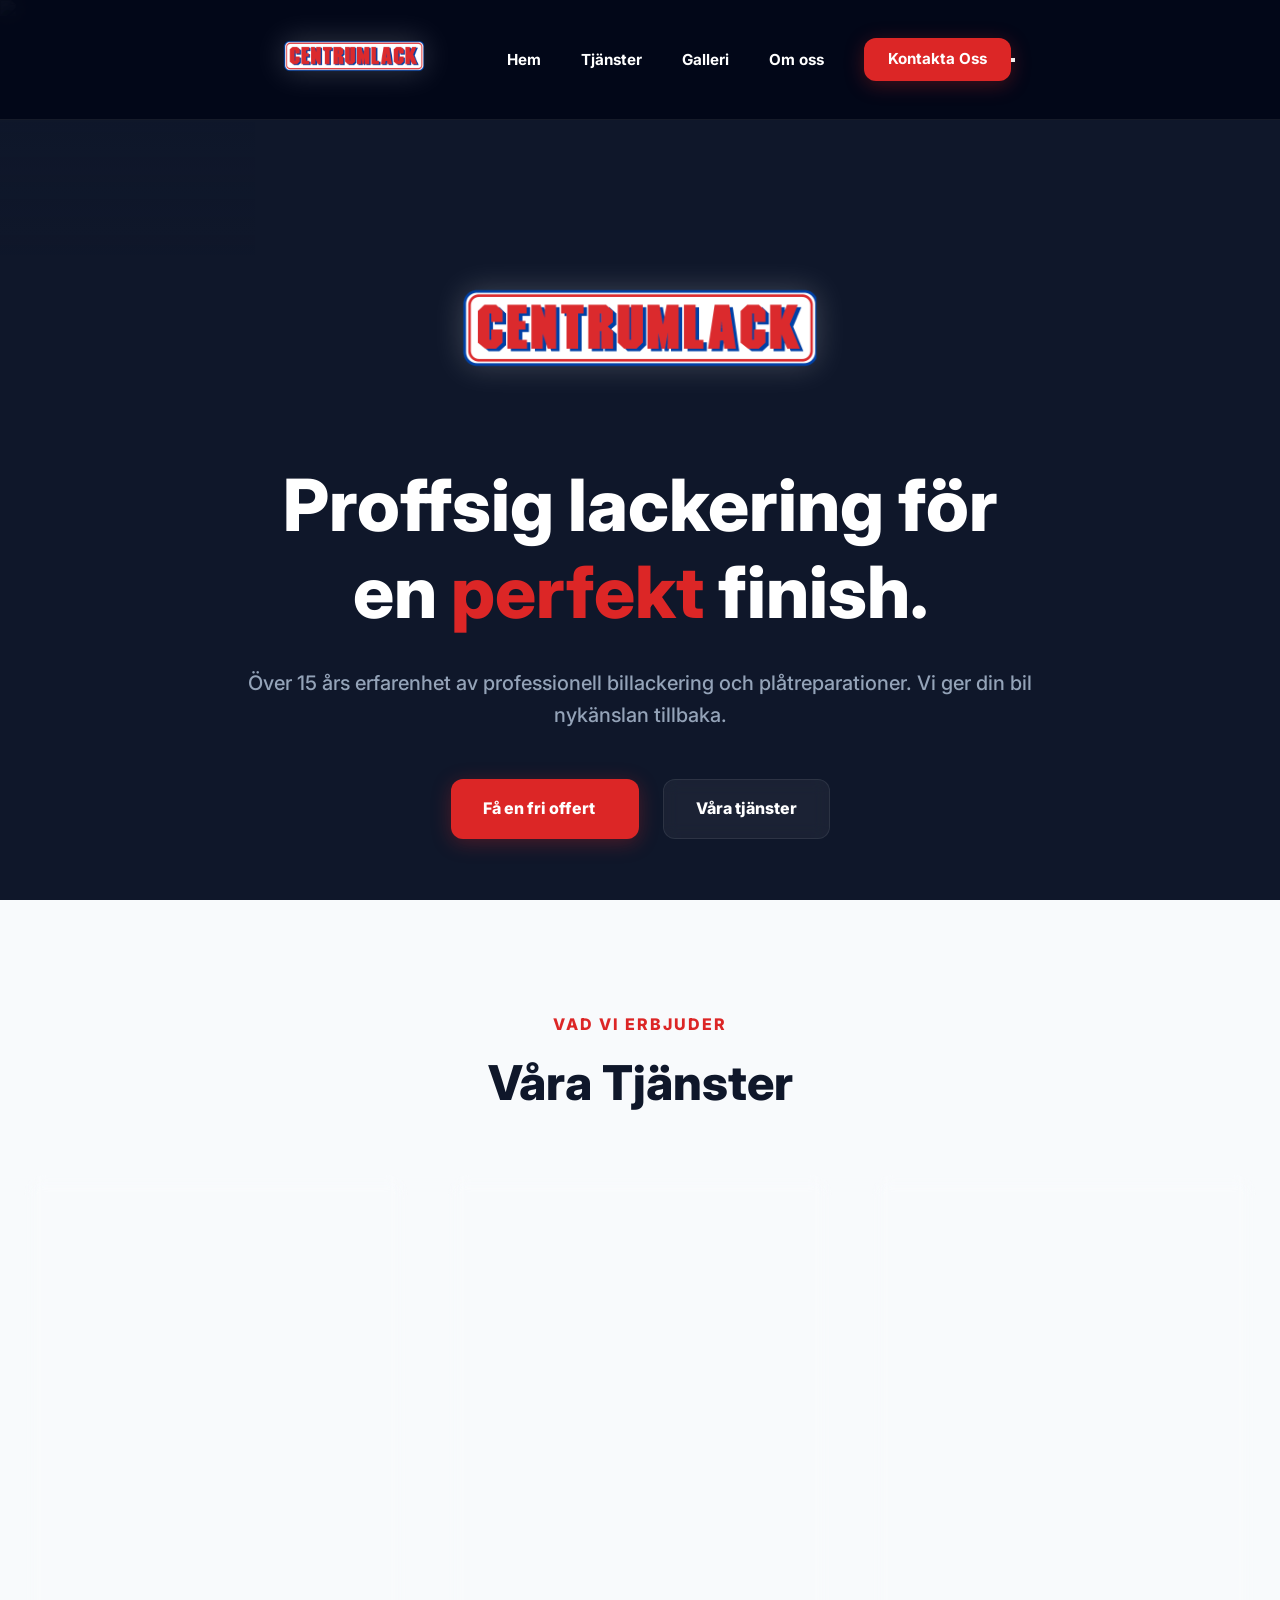
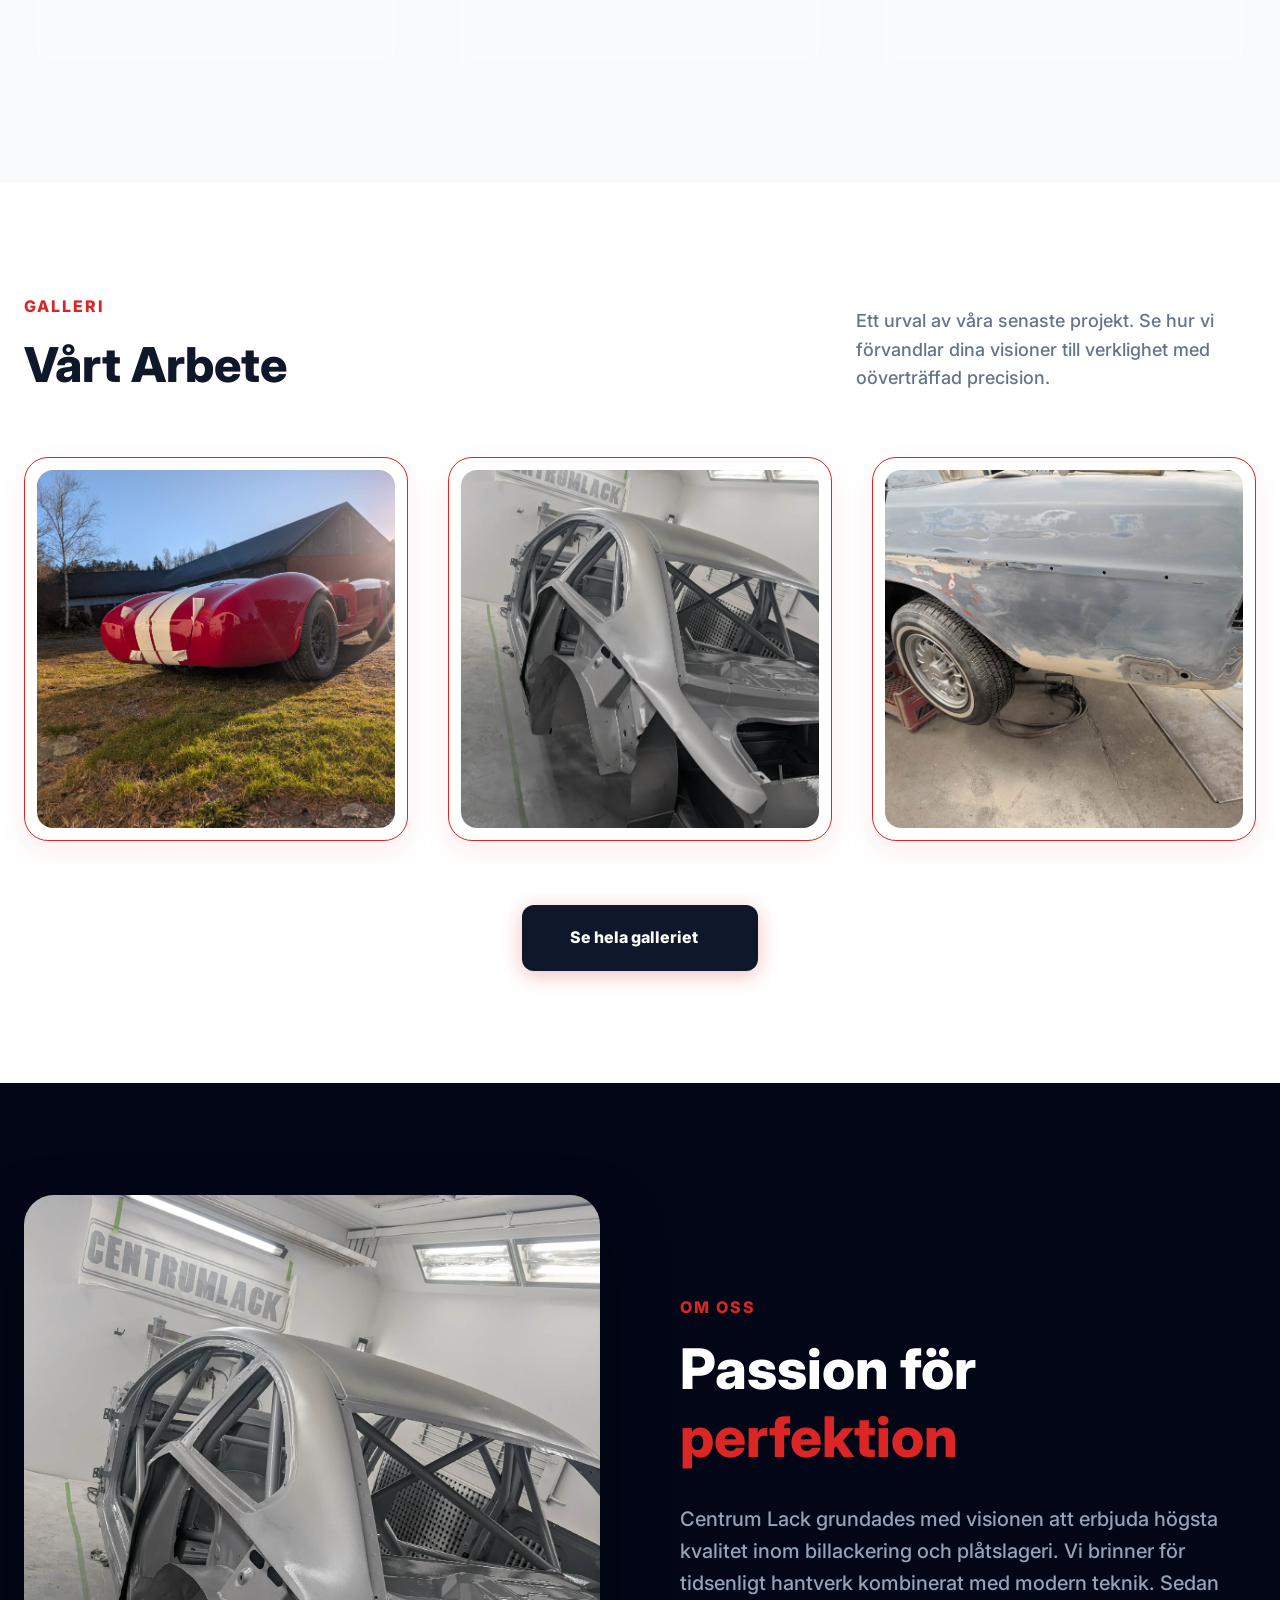
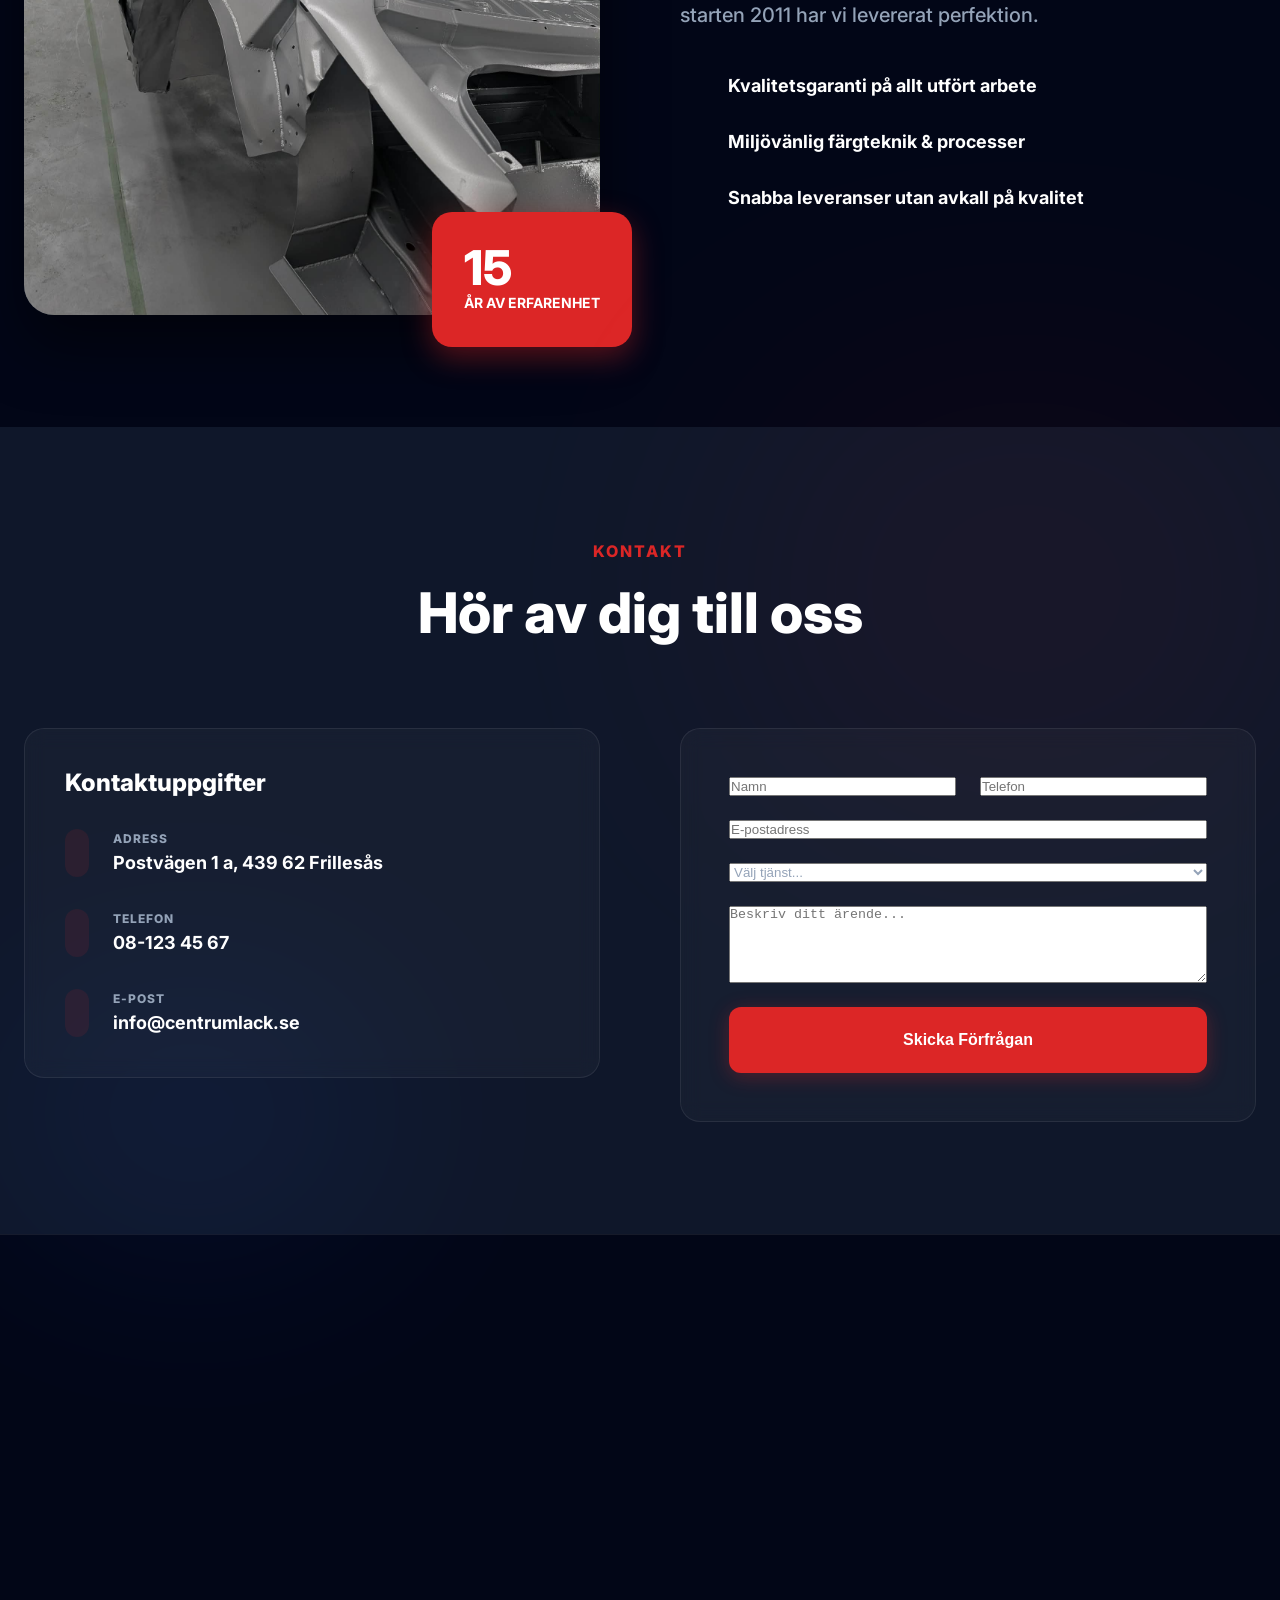
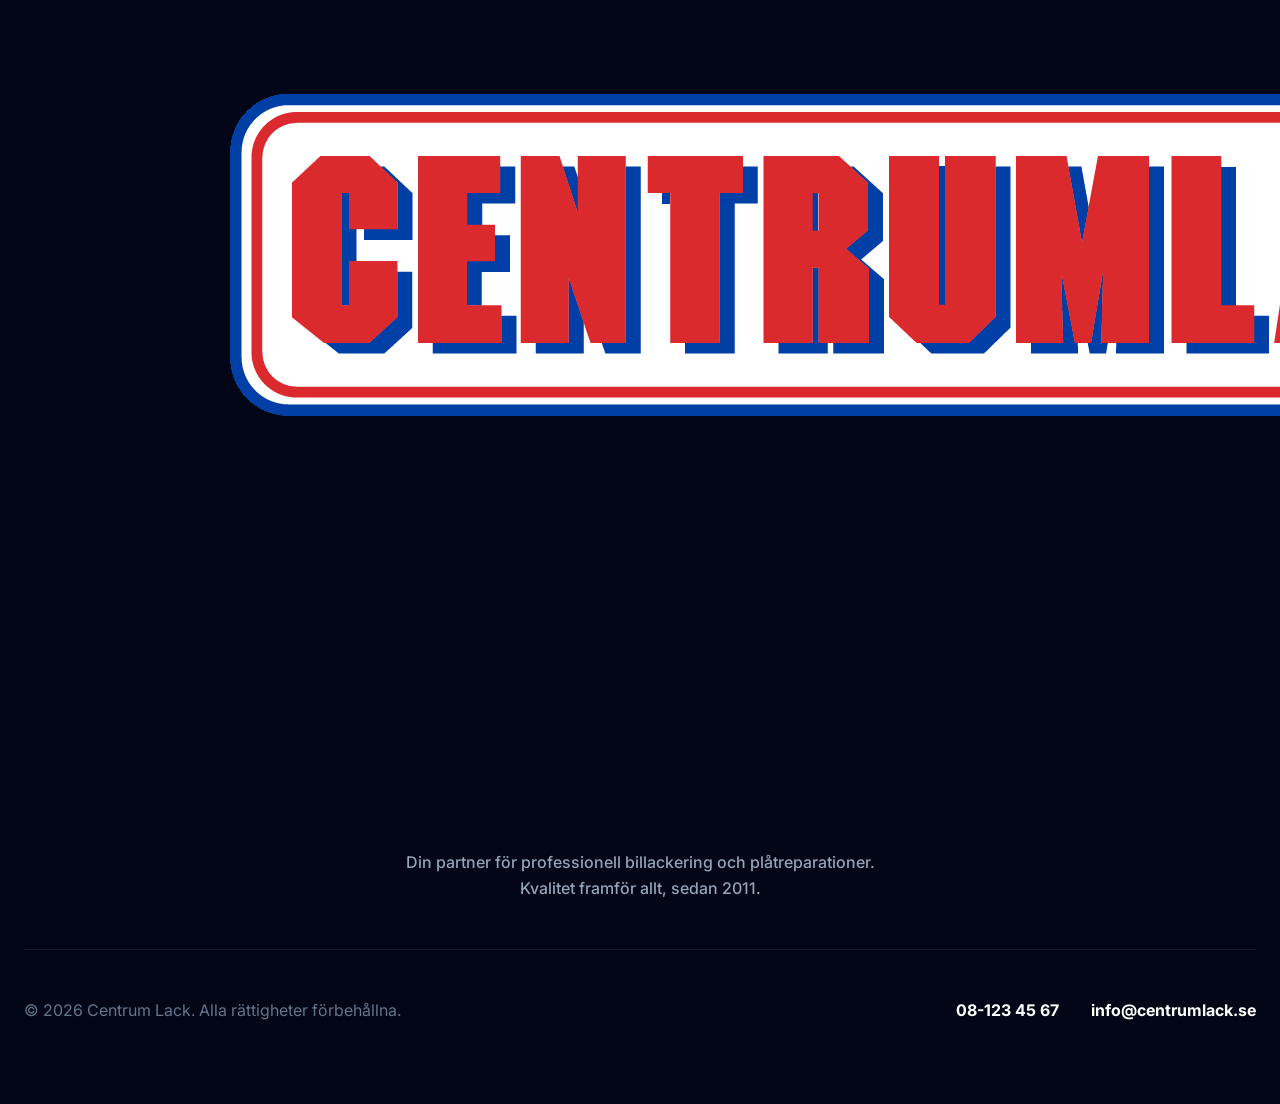
==== commit 6a85a8d8: "Add files via upload" ====
--- a/index.html
+++ b/index.html
@@ -12,12 +12,48 @@
     <link rel="preload" href="https://fonts.googleapis.com/css2?family=Inter:wght@400;500;700;800&display=swap" as="style">
     <link rel="preload" href="https://images.unsplash.com/photo-1605810730811-4da9d6006104?q=80&w=1400&auto=format&fit=crop" as="image">
     
-    <!-- Fonts & Icons -->
+    <!-- Critical CSS Inlined -->
+    <style>
+        :root { --bg-dark:#0f172a; --bg-darker:#020617; --brand-red:#dc2626; --brand-red-hover:#b91c1c; --brand-blue:#0f172a; --text-light:#f8fafc; --text-muted:#94a3b8; --glass:rgba(255,255,255,0.03); --border:rgba(255,255,255,0.08); --font-main:'Inter',sans-serif; --transition:all 0.4s cubic-bezier(0.16,1,0.3,1); }
+        * { margin:0; padding:0; box-sizing:border-box; }
+        html { scroll-behavior:smooth; font-family:var(--font-main); }
+        body { background-color:#fff; color:#1e293b; line-height:1.6; overflow-x:hidden; -webkit-font-smoothing:antialiased; }
+        .container { max-width:1280px; margin:0 auto; padding:0 1.5rem; }
+        .section-padding { padding:7rem 0; }
+        h1, h2, h3, h4 { font-weight:800; line-height:1.2; }
+        .highlight-red { color:var(--brand-red); }
+        .navbar { position:fixed; top:0; width:100%; height:120px; z-index:1000; background:rgba(2,6,23,0.9); backdrop-filter:blur(12px); border-bottom:1px solid var(--border); transition:var(--transition); display:flex; align-items:center; }
+        .navbar.scrolled { background:rgba(2,6,23,0.98); box-shadow:0 10px 30px rgba(0,0,0,0.3); }
+        .nav-logo { height:100px; width:auto; max-width:100%; margin-right:4rem; transition:var(--transition); }
+        @media (max-width:768px) { .navbar { height:140px; } .nav-logo { height:110px; margin-top:0; margin-left:-1rem; max-width:80vw; object-fit:contain; } .hero { min-height: 100vh !important; } }
+        .nav-content { display:flex; justify-content:space-between; align-items:center; }
+        .nav-links { display:flex; gap:2.5rem; align-items:center; list-style:none; }
+        .nav-links a { color:white; text-decoration:none; font-weight:700; font-size:0.95rem; transition:var(--transition); }
+        .nav-links a:hover { color:var(--brand-red); }
+        .btn { display:inline-flex; align-items:center; gap:0.75rem; padding:1rem 2rem; border-radius:12px; font-weight:800; text-decoration:none; transition:var(--transition); cursor:pointer; border:none; font-size:1rem; }
+        .btn-primary { background:var(--brand-red); color:white; box-shadow:0 4px 20px rgba(220,38,38,0.3); }
+        .btn-primary:hover { background:var(--brand-red-hover); transform:translateY(-2px); box-shadow:0 8px 30px rgba(220,38,38,0.4); }
+        .btn-outline { background:rgba(255,255,255,0.05); color:white; border:1px solid var(--border); backdrop-filter:blur(8px); }
+        .logo-glow { filter:drop-shadow(0 0 15px rgba(255,255,255,0.2)); animation:glow-pulse-white 3s infinite alternate; }
+        @keyframes glow-pulse-white { from { filter:drop-shadow(0 0 10px rgba(255,255,255,0.15)); } to { filter:drop-shadow(0 0 30px rgba(255,255,255,0.4)); } }
+        .hero { height:100vh; min-height:800px; background-color:var(--bg-dark); display:flex; align-items:center; position:relative; overflow:hidden; }
+        .hero-bg { position:absolute; inset:0; opacity:0.4; }
+        .hero-bg img { width:100%; height:100%; object-fit:cover; }
+        .hero-overlay { position:absolute; inset:0; background:linear-gradient(to top, var(--bg-dark) 0%, transparent 100%); }
+        .hero-content { position:relative; z-index:10; max-width:800px; text-align:center; margin:0 auto; padding-top:140px; }
+        .hero-logo { max-width:450px; width:100%; height:auto; }
+        @media (max-width:768px) { .hero-content { padding-top:160px; } .hero-logo { max-width:280px; } .grid-3 { grid-template-columns:1fr; } .nav-links { display:none; } .section-padding { padding:4rem 0; } }
+        .grid-3 { display:grid; grid-template-columns:repeat(3,1fr); gap:2.5rem; }
+        @media (max-width:1024px) { .grid-3 { grid-template-columns:repeat(2,1fr); } }
+        .glass-card { background:var(--glass); backdrop-filter:blur(10px); border:1px solid var(--border); border-radius:20px; transition:var(--transition); }
+        .gallery-card { background:white; padding:12px; border:1px solid var(--brand-red); border-radius:24px; transition:var(--transition); overflow:hidden; box-shadow:0 10px 30px rgba(220,38,38,0.08); }
+        .gallery-card .img-container { aspect-ratio:1; overflow:hidden; border-radius:16px; width:100%; }
+        .gallery-card img { width:100%; height:100%; object-fit:cover; transition:transform 0.8s cubic-bezier(0.16,1,0.3,1); }
+    </style>
+    
+    <!-- Fonts -->
     <link href="https://fonts.googleapis.com/css2?family=Inter:wght@400;500;700;800&display=swap" rel="stylesheet" media="print" onload="this.media='all'">
     <script src="https://unpkg.com/lucide@latest" defer></script>
-    
-    <!-- Styles -->
-    <link rel="stylesheet" href="style.css">
 </head>
 <body>
 
@@ -66,7 +102,7 @@
             
             <div class="container">
                 <div class="hero-content">
-                    <img src="assets/logga1.png" alt="Centrum Lack" width="1920" height="1080" class="hero-logo logo-glow mb-12">
+                    <img src="assets/logga1.png" alt="Centrum Lack" width="1920" height="1080" fetchpriority="high" class="hero-logo logo-glow mb-12">
                     <h1 style="color: white; font-size: clamp(2.5rem, 8vw, 4.5rem); margin-bottom: 2rem;">
                         Proffsig lackering för en <span class="highlight-red italic">perfekt</span> finish.
                     </h1>
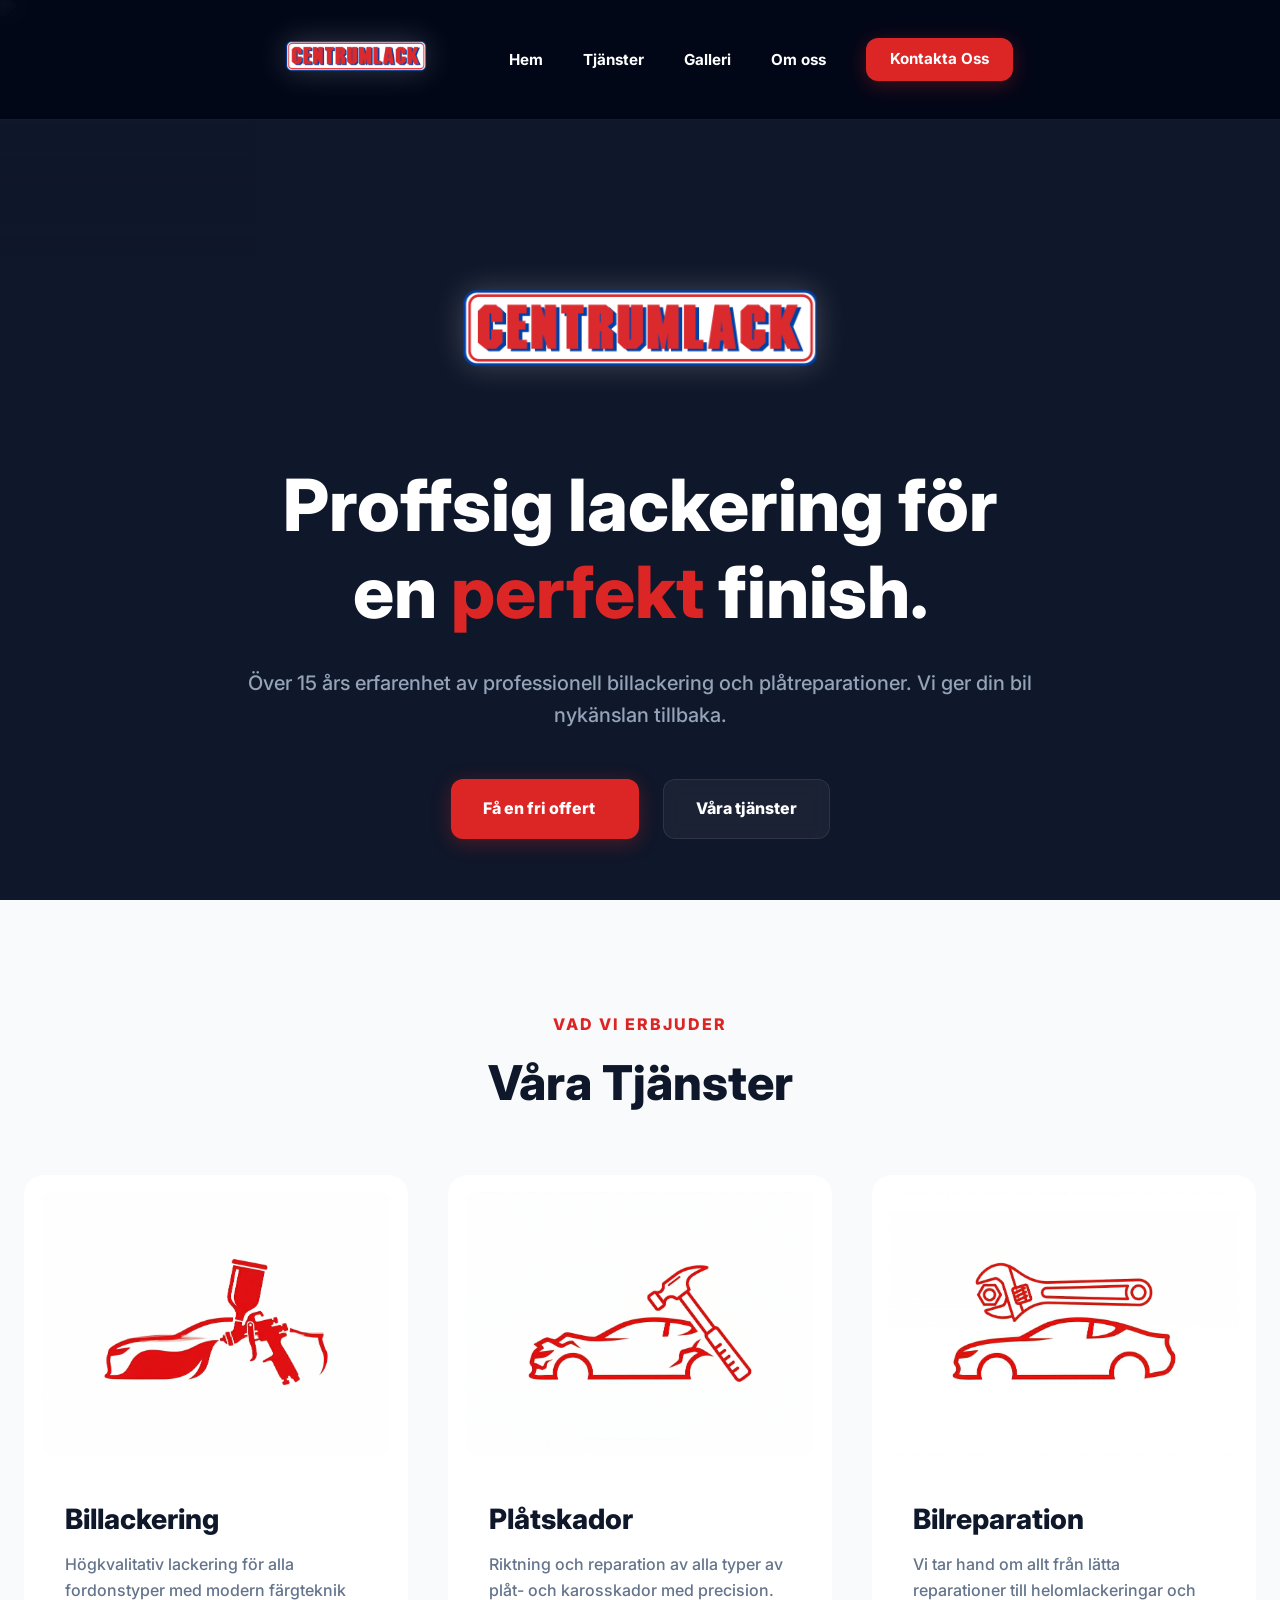
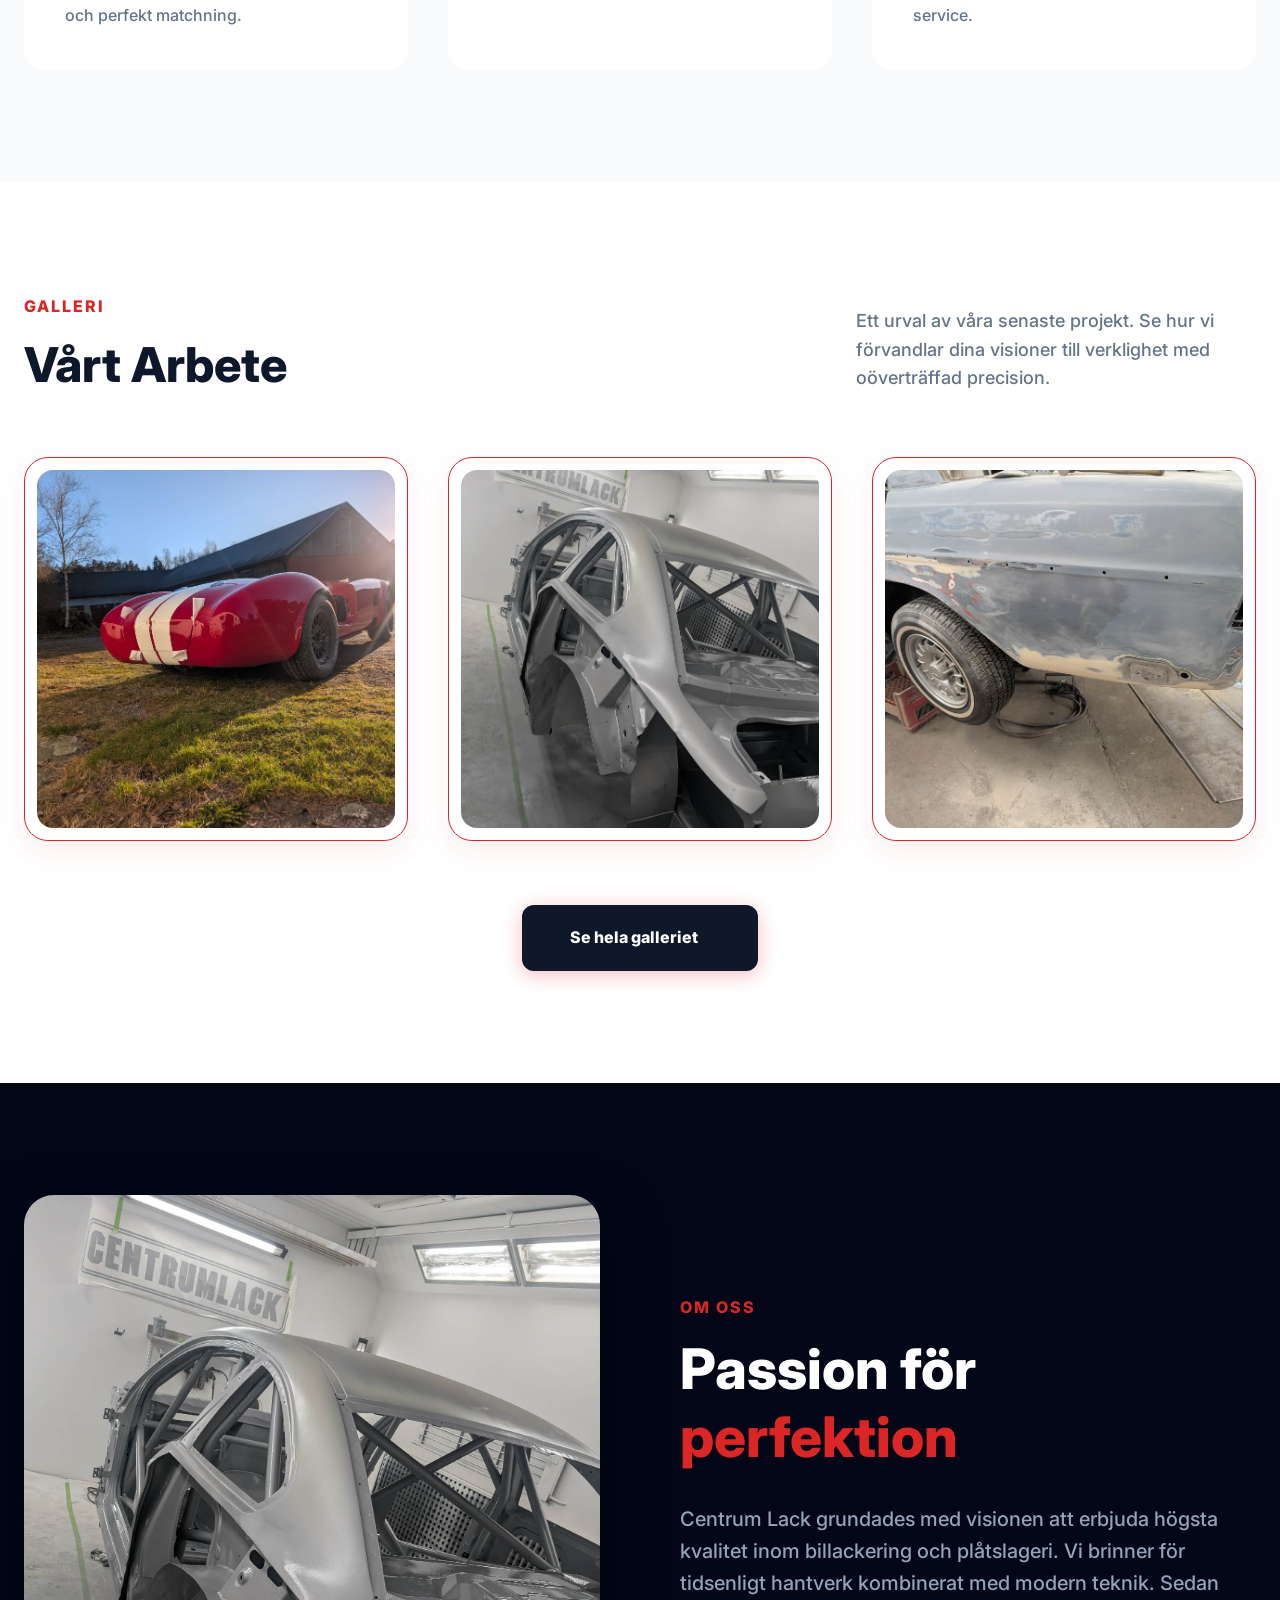
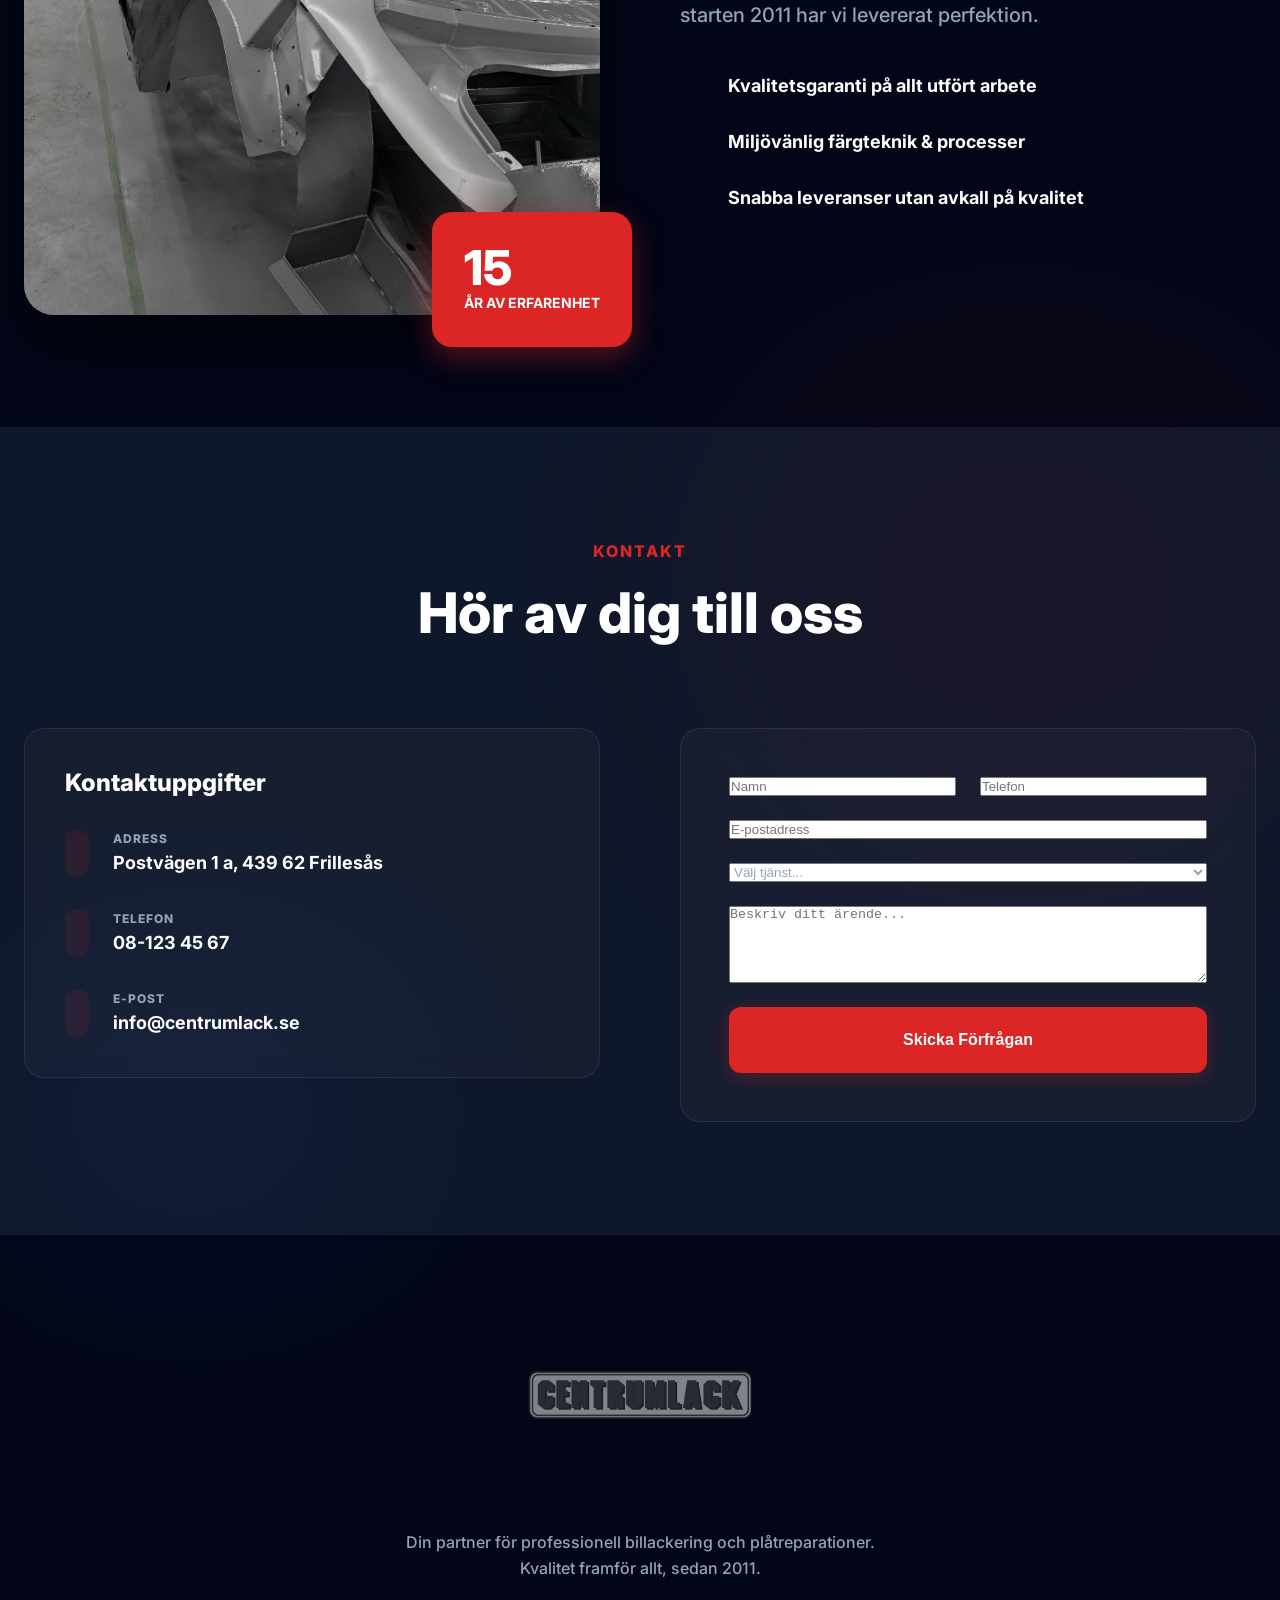
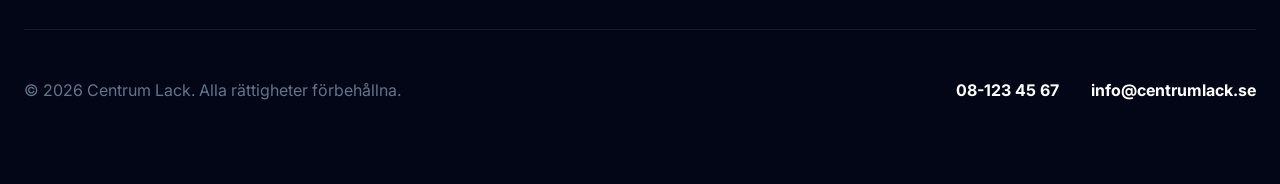
==== commit 8e690d3c: "Add files via upload" ====
--- a/index.html
+++ b/index.html
@@ -25,7 +25,8 @@
         .navbar { position:fixed; top:0; width:100%; height:120px; z-index:1000; background:rgba(2,6,23,0.9); backdrop-filter:blur(12px); border-bottom:1px solid var(--border); transition:var(--transition); display:flex; align-items:center; }
         .navbar.scrolled { background:rgba(2,6,23,0.98); box-shadow:0 10px 30px rgba(0,0,0,0.3); }
         .nav-logo { height:100px; width:auto; max-width:100%; margin-right:4rem; transition:var(--transition); }
-        @media (max-width:768px) { .navbar { height:140px; } .nav-logo { height:110px; margin-top:0; margin-left:-1rem; max-width:80vw; object-fit:contain; } .hero { min-height: 100vh !important; } }
+        #mobile-menu-btn { display:none; background:none; border:none; color:white; cursor:pointer; }
+        @media (max-width:768px) { .navbar { height:140px; } .nav-logo { height:110px; margin-top:0; margin-left:-1rem; max-width:80vw; object-fit:contain; } .hero { min-height: 100vh !important; } #mobile-menu-btn { display:block; } }
         .nav-content { display:flex; justify-content:space-between; align-items:center; }
         .nav-links { display:flex; gap:2.5rem; align-items:center; list-style:none; }
         .nav-links a { color:white; text-decoration:none; font-weight:700; font-size:0.95rem; transition:var(--transition); }
@@ -49,6 +50,9 @@
         .gallery-card { background:white; padding:12px; border:1px solid var(--brand-red); border-radius:24px; transition:var(--transition); overflow:hidden; box-shadow:0 10px 30px rgba(220,38,38,0.08); }
         .gallery-card .img-container { aspect-ratio:1; overflow:hidden; border-radius:16px; width:100%; }
         .gallery-card img { width:100%; height:100%; object-fit:cover; transition:transform 0.8s cubic-bezier(0.16,1,0.3,1); }
+        .footer-logo { height:160px; width:auto; max-width:100%; filter:grayscale(1); opacity:0.5; transition:var(--transition); }
+        .footer-logo:hover { filter:grayscale(0); opacity:1; transform:scale(1.05); }
+        @media (max-width:768px) { .footer-logo { height:100px; } }
     </style>
     
     <!-- Fonts -->
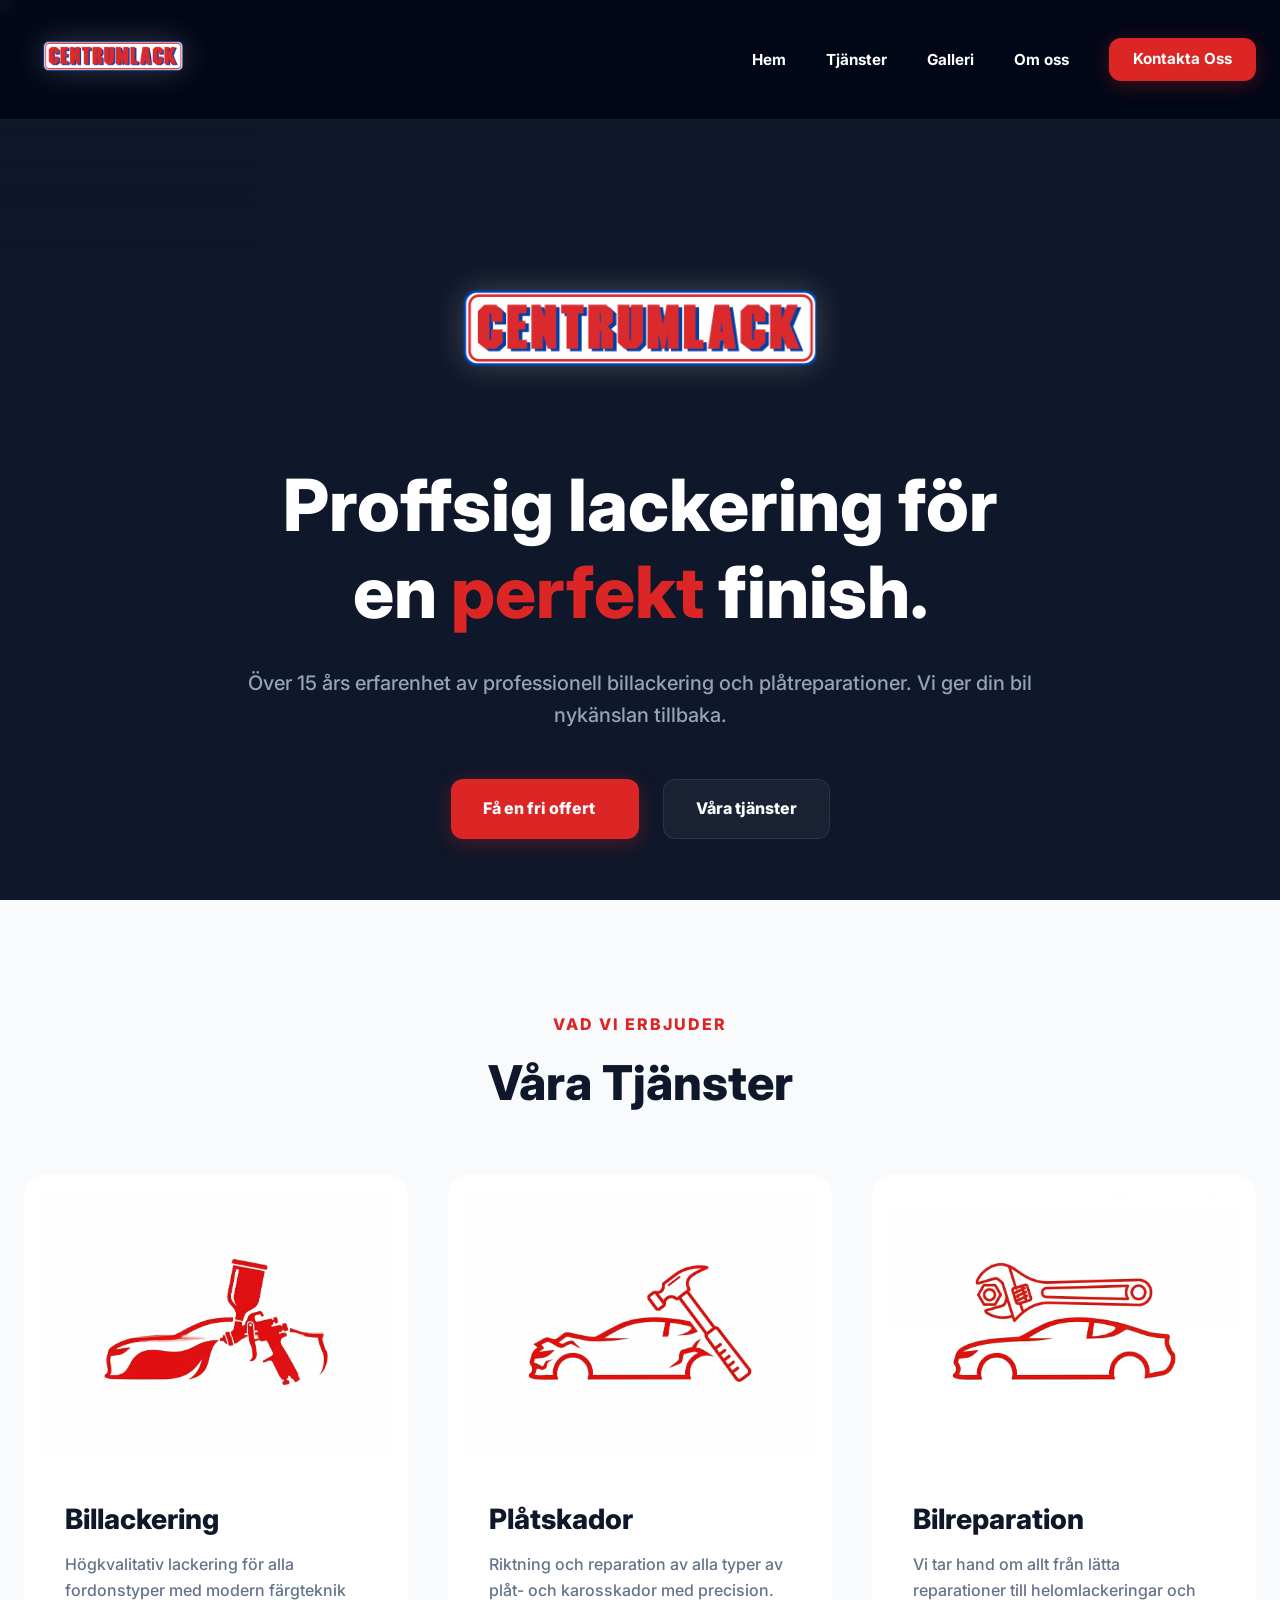
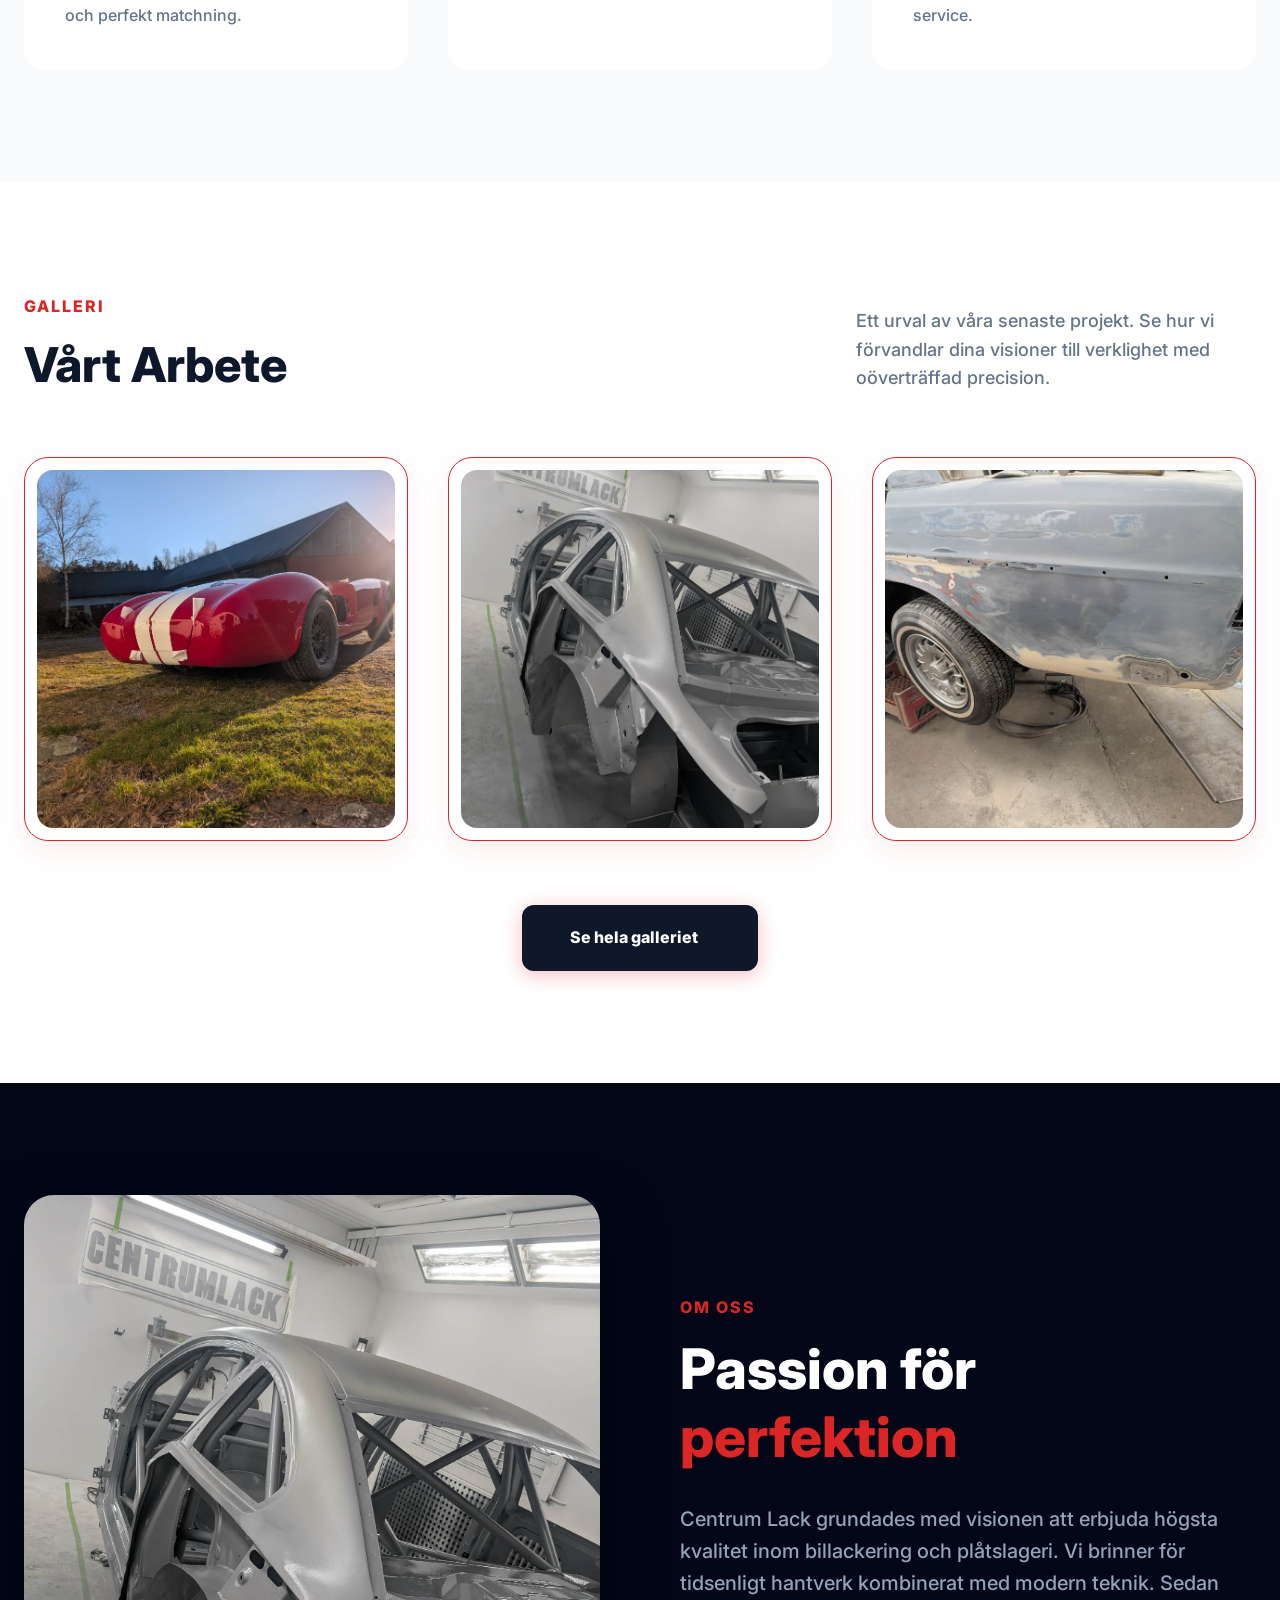
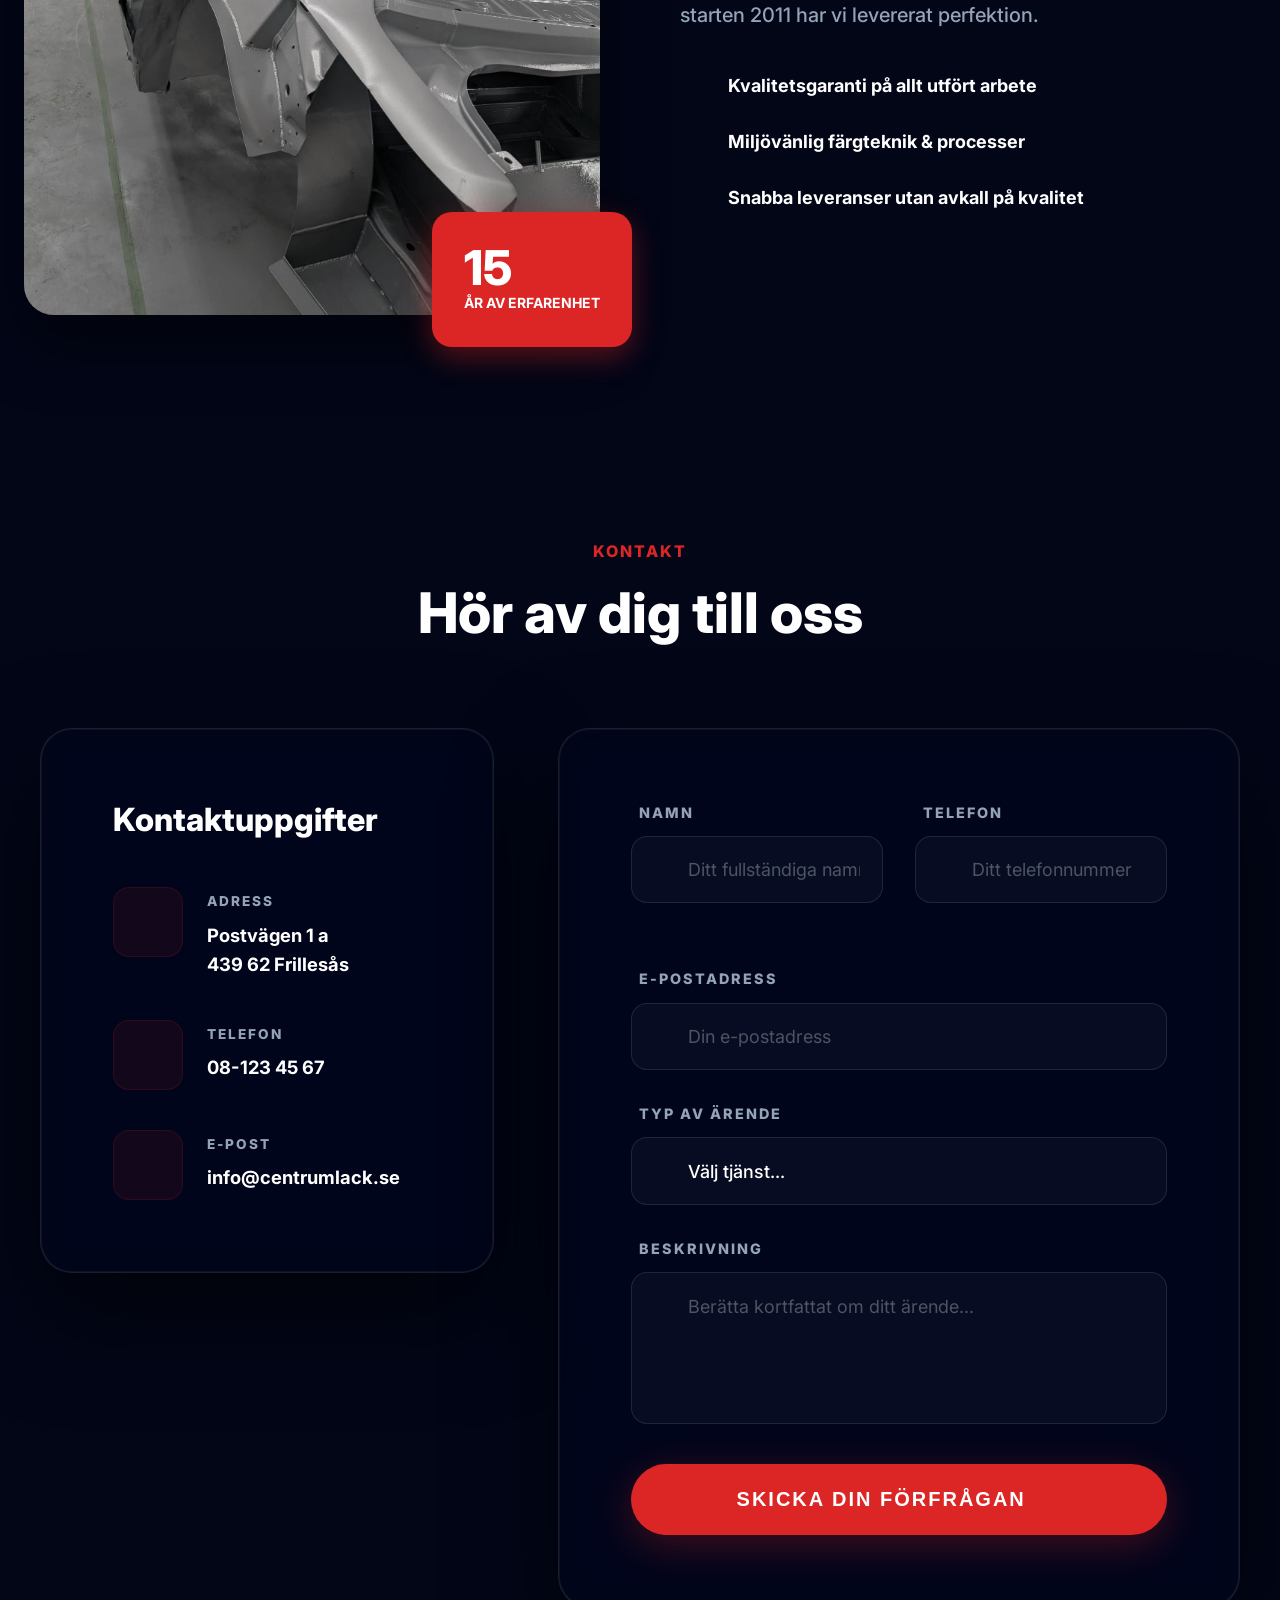
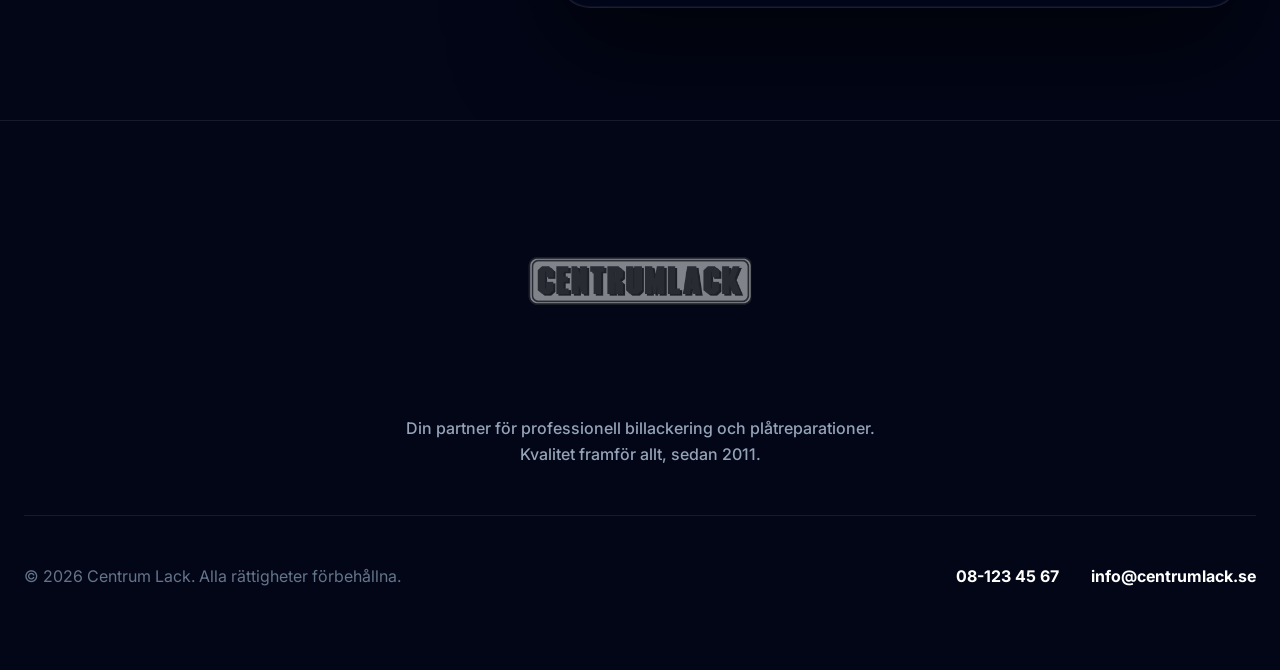
==== commit ba707041: "Add files via upload" ====
--- a/index.html
+++ b/index.html
@@ -11,14 +11,16 @@
     <link rel="preconnect" href="https://images.unsplash.com">
     <link rel="preload" href="https://fonts.googleapis.com/css2?family=Inter:wght@400;500;700;800&display=swap" as="style">
     <link rel="preload" href="https://images.unsplash.com/photo-1605810730811-4da9d6006104?q=80&w=1400&auto=format&fit=crop" as="image">
+    <link rel="stylesheet" href="style.css">
     
     <!-- Critical CSS Inlined -->
     <style>
         :root { --bg-dark:#0f172a; --bg-darker:#020617; --brand-red:#dc2626; --brand-red-hover:#b91c1c; --brand-blue:#0f172a; --text-light:#f8fafc; --text-muted:#94a3b8; --glass:rgba(255,255,255,0.03); --border:rgba(255,255,255,0.08); --font-main:'Inter',sans-serif; --transition:all 0.4s cubic-bezier(0.16,1,0.3,1); }
         * { margin:0; padding:0; box-sizing:border-box; }
-        html { scroll-behavior:smooth; font-family:var(--font-main); }
-        body { background-color:#fff; color:#1e293b; line-height:1.6; overflow-x:hidden; -webkit-font-smoothing:antialiased; }
-        .container { max-width:1280px; margin:0 auto; padding:0 1.5rem; }
+        html, body { width: 100%; overflow-x: hidden !important; margin: 0; padding: 0; }
+        body { background-color:#fff; color:#1e293b; line-height:1.6; -webkit-font-smoothing:antialiased; position: relative; }
+        .container { max-width:1280px; margin:0 auto; padding:0 1.5rem; width: 100%; box-sizing: border-box; }
+        main { overflow-x: hidden; width: 100%; }
         .section-padding { padding:7rem 0; }
         h1, h2, h3, h4 { font-weight:800; line-height:1.2; }
         .highlight-red { color:var(--brand-red); }
@@ -26,8 +28,31 @@
         .navbar.scrolled { background:rgba(2,6,23,0.98); box-shadow:0 10px 30px rgba(0,0,0,0.3); }
         .nav-logo { height:100px; width:auto; max-width:100%; margin-right:4rem; transition:var(--transition); }
         #mobile-menu-btn { display:none; background:none; border:none; color:white; cursor:pointer; }
-        @media (max-width:768px) { .navbar { height:140px; } .nav-logo { height:110px; margin-top:0; margin-left:-1rem; max-width:80vw; object-fit:contain; } .hero { min-height: 100vh !important; } #mobile-menu-btn { display:block; } }
-        .nav-content { display:flex; justify-content:space-between; align-items:center; }
+        
+        .grid-3 { display:grid; grid-template-columns:repeat(3,1fr); gap:2.5rem; width: 100%; }
+        
+        @media (max-width:1024px) { 
+            .grid-3 { grid-template-columns:repeat(2,1fr) !important; } 
+        }
+        
+        @media (max-width:768px) { 
+            .navbar { height: 120px !important; } 
+            .nav-logo { height: 80px !important; margin: 0 auto !important; } 
+            .nav-content { justify-content: center !important; }
+            #mobile-menu-btn { display:block !important; position: absolute; right: 1.5rem; top: 50%; transform: translateY(-50%); } 
+            .hero { min-height: 100vh !important; height: auto !important; padding: 120px 0 60px !important; } 
+            .hero-content { padding-top: 1rem !important; max-width: 100% !important; margin: 0 !important; } 
+            .hero-logo { max-width: 220px !important; margin-bottom: 2rem !important; } 
+            .grid-3 { grid-template-columns:1fr !important; gap: 1.5rem !important; } 
+            .nav-links { display:none !important; } 
+            .section-padding { padding: 4rem 0 !important; } 
+            .experience-badge { right: 0.5rem !important; bottom: 0.5rem !important; padding: 1.25rem !important; }
+            .experience-badge p:first-of-type { font-size: 1.75rem !important; }
+            .responsive-grid { grid-template-columns: 1fr !important; gap: 2rem !important; display: flex !important; flex-direction: column !important; }
+            .container { padding: 0 1.25rem !important; }
+        }
+        
+        .nav-content { display:flex; justify-content:space-between; align-items:center; width: 100%; }
         .nav-links { display:flex; gap:2.5rem; align-items:center; list-style:none; }
         .nav-links a { color:white; text-decoration:none; font-weight:700; font-size:0.95rem; transition:var(--transition); }
         .nav-links a:hover { color:var(--brand-red); }
@@ -42,17 +67,37 @@
         .hero-bg img { width:100%; height:100%; object-fit:cover; }
         .hero-overlay { position:absolute; inset:0; background:linear-gradient(to top, var(--bg-dark) 0%, transparent 100%); }
         .hero-content { position:relative; z-index:10; max-width:800px; text-align:center; margin:0 auto; padding-top:140px; }
-        .hero-logo { max-width:450px; width:100%; height:auto; }
-        @media (max-width:768px) { .hero-content { padding-top:160px; } .hero-logo { max-width:280px; } .grid-3 { grid-template-columns:1fr; } .nav-links { display:none; } .section-padding { padding:4rem 0; } }
-        .grid-3 { display:grid; grid-template-columns:repeat(3,1fr); gap:2.5rem; }
-        @media (max-width:1024px) { .grid-3 { grid-template-columns:repeat(2,1fr); } }
+        .experience-badge { position: absolute; bottom: -2rem; right: -2rem; background: var(--brand-red); color: white; padding: 2rem; border-radius: 20px; box-shadow: 0 10px 30px rgba(220, 38, 38, 0.4); z-index: 5; transition: var(--transition); }
         .glass-card { background:var(--glass); backdrop-filter:blur(10px); border:1px solid var(--border); border-radius:20px; transition:var(--transition); }
-        .gallery-card { background:white; padding:12px; border:1px solid var(--brand-red); border-radius:24px; transition:var(--transition); overflow:hidden; box-shadow:0 10px 30px rgba(220,38,38,0.08); }
+        .gallery-card { background:white; padding:12px; border:1px solid var(--brand-red); border-radius:24px; transition:var(--transition); overflow:hidden; box-shadow:0 10px 30px rgba(220, 38, 38, 0.08); }
         .gallery-card .img-container { aspect-ratio:1; overflow:hidden; border-radius:16px; width:100%; }
         .gallery-card img { width:100%; height:100%; object-fit:cover; transition:transform 0.8s cubic-bezier(0.16,1,0.3,1); }
         .footer-logo { height:160px; width:auto; max-width:100%; filter:grayscale(1); opacity:0.5; transition:var(--transition); }
         .footer-logo:hover { filter:grayscale(0); opacity:1; transform:scale(1.05); }
-        @media (max-width:768px) { .footer-logo { height:100px; } }
+        @media (max-width:768px) { .footer-logo { height: 100px !important; } }
+
+        /* Premium Form Styles */
+        .contact-grid { display: grid; grid-template-columns: 1fr 1.5fr; gap: 4rem; max-width: 1200px; margin: 0 auto; align-items: start; }
+        @media (max-width: 1024px) { .contact-grid { grid-template-columns: 1fr; gap: 2.5rem; } }
+        
+        .premium-glass-card { max-width: 100%; margin: 0; background: rgba(2, 6, 23, 0.6); backdrop-filter: blur(20px) saturate(180%); -webkit-backdrop-filter: blur(20px) saturate(180%); border: 1px solid rgba(255, 255, 255, 0.1); border-radius: 32px; padding: 4.5rem; box-shadow: 0 40px 100px rgba(0, 0, 0, 0.6), inset 0 0 0 1px rgba(255, 255, 255, 0.05); }
+        @media (max-width: 768px) { .premium-glass-card { padding: 2.5rem 1.5rem; border-radius: 24px; } }
+        .form-row { display: grid; grid-template-columns: 1fr 1fr; gap: 2rem; margin-bottom: 2rem; }
+        @media (max-width: 640px) { .form-row { grid-template-columns: 1fr; gap: 1.5rem; } }
+        .premium-group { display: flex; flex-direction: column; gap: 0.75rem; margin-bottom: 2rem; position: relative; text-align: left; }
+        .premium-input { width: 100%; background: rgba(255, 255, 255, 0.03); border: 1px solid rgba(255, 255, 255, 0.1); padding: 1.4rem 1.4rem 1.4rem 3.5rem; border-radius: 16px; color: white; font-family: var(--font-main); font-size: 1.125rem; font-weight: 500; transition: all 0.3s ease; outline: none; }
+        .premium-input:focus { background: rgba(255, 255, 255, 0.06); border-color: var(--brand-red); box-shadow: 0 0 25px rgba(220, 38, 38, 0.15); }
+        .premium-input::placeholder { color: #4b5563; font-weight: 400; }
+        .premium-icon { position: absolute; left: 1.25rem; bottom: 1.4rem; color: #64748b; width: 20px; height: 20px; transition: all 0.3s ease; pointer-events: none; }
+        .premium-input:focus + .premium-icon { color: var(--brand-red); }
+        .premium-label { font-size: 0.9rem; font-weight: 800; color: #94a3b8; text-transform: uppercase; letter-spacing: 2px; margin-left: 0.5rem; }
+        select.premium-input { appearance: none; -webkit-appearance: none; cursor: pointer; }
+        textarea.premium-input { resize: none; padding-top: 1.4rem; }
+        .btn-premium-red { width: 100%; background: var(--brand-red); color: white; padding: 1.5rem 3rem; border-radius: 100px; font-size: 1.25rem; font-weight: 800; text-transform: uppercase; letter-spacing: 2px; border: none; cursor: pointer; transition: all 0.4s cubic-bezier(0.16, 1, 0.3, 1); display: inline-flex; align-items: center; justify-content: center; gap: 1rem; box-shadow: 0 10px 40px rgba(220, 38, 38, 0.3); }
+        .btn-premium-red:hover { background: var(--brand-red-hover); transform: translateY(-3px) scale(1.02); box-shadow: 0 20px 60px rgba(220, 38, 38, 0.4); }
+        .btn-premium-red:active { transform: translateY(-1px); }
+        .hover-color-white:hover { color: white !important; }
+        .premium-input option { background-color: #020617; color: white; }
     </style>
     
     <!-- Fonts -->
@@ -205,12 +250,12 @@
 
         <!-- About Section -->
         <section id="about" class="section-padding" style="background: #020617; color: white;">
-            <div class="container" style="display: grid; grid-template-columns: repeat(auto-fit, minmax(350px, 1fr)); gap: 5rem; align-items: center;">
+            <div class="container responsive-grid" style="display: grid; grid-template-columns: repeat(auto-fit, minmax(300px, 1fr)); gap: 5rem; align-items: center;">
                 <div style="position: relative;">
                     <div style="aspect-ratio: 4/5; border-radius: 30px; overflow: hidden; box-shadow: 0 30px 60px rgba(0,0,0,0.5); background: #1e293b;">
                         <img src="assets/galleri/0af2cc81-adca-4ce8-bc8c-e21aa36789b7.jpg" alt="Vår verkstad" width="800" height="1000" loading="lazy" style="width: 100%; height: 100%; object-fit: cover;">
                     </div>
-                    <div style="position: absolute; bottom: -2rem; right: -2rem; background: var(--brand-red); color: white; padding: 2rem; border-radius: 20px; box-shadow: 0 10px 30px rgba(220, 38, 38, 0.4);">
+                    <div id="experience-badge" class="experience-badge">
                         <p style="font-size: 3rem; font-weight: 800; line-height: 1;">15</p>
                         <p style="font-weight: 700; text-transform: uppercase; font-size: 0.875rem;">År av erfarenhet</p>
                     </div>
@@ -241,77 +286,113 @@
         </section>
 
         <!-- Contact Section -->
-        <section id="contact" class="section-padding" style="background: var(--bg-dark); color: white; position: relative;">
-            <div style="position: absolute; inset: 0; opacity: 0.1;">
-                <div style="position: absolute; top: 0; right: 0; width: 40%; height: 40%; background: var(--brand-red); filter: blur(150px); border-radius: 50%;"></div>
-                <div style="position: absolute; bottom: 0; left: 0; width: 30%; height: 30%; background: #2563eb; filter: blur(120px); border-radius: 50%;"></div>
-            </div>
-
-            <div class="container" style="position: relative; z-index: 10;">
+        <section id="contact" class="section-padding" style="background: #020617; color: white;">
+            <div class="container">
                 <div style="text-align: center; margin-bottom: 5rem;">
                     <p style="color: var(--brand-red); font-weight: 800; text-transform: uppercase; letter-spacing: 2px; margin-bottom: 1rem;">Kontakt</p>
-                    <h2 style="font-size: 3.5rem;">Hör av dig till oss</h2>
-                </div>
-                
-                <div style="display: grid; grid-template-columns: repeat(auto-fit, minmax(300px, 1fr)); gap: 5rem;">
-                    <!-- Contact Info -->
-                    <div style="display: flex; flex-direction: column; gap: 2rem;">
-                        <div class="glass-card" style="padding: 2.5rem;">
-                            <h4 style="font-size: 1.5rem; margin-bottom: 2rem;">Kontaktuppgifter</h4>
-                            <div style="display: flex; flex-direction: column; gap: 2rem;">
-                                <div style="display: flex; gap: 1.5rem;">
-                                    <div style="background: rgba(220, 38, 38, 0.1); padding: 0.75rem; border-radius: 12px; color: var(--brand-red);">
-                                        <i data-lucide="map-pin"></i>
-                                    </div>
-                                    <div>
-                                        <p style="font-size: 0.75rem; text-transform: uppercase; font-weight: 800; color: #94a3b8; letter-spacing: 1px;">Adress</p>
-                                        <p style="font-weight: 700; font-size: 1.125rem;">Postvägen 1 a, 439 62 Frillesås</p>
-                                    </div>
-                                </div>
-                                <div style="display: flex; gap: 1.5rem;">
-                                    <div style="background: rgba(220, 38, 38, 0.1); padding: 0.75rem; border-radius: 12px; color: var(--brand-red);">
-                                        <i data-lucide="phone"></i>
-                                    </div>
-                                    <div>
-                                        <p style="font-size: 0.75rem; text-transform: uppercase; font-weight: 800; color: #94a3b8; letter-spacing: 1px;">Telefon</p>
-                                        <p style="font-weight: 700; font-size: 1.125rem;">08-123 45 67</p>
-                                    </div>
-                                </div>
-                                <div style="display: flex; gap: 1.5rem;">
-                                    <div style="background: rgba(220, 38, 38, 0.1); padding: 0.75rem; border-radius: 12px; color: var(--brand-red);">
-                                        <i data-lucide="mail"></i>
-                                    </div>
-                                    <div>
-                                        <p style="font-size: 0.75rem; text-transform: uppercase; font-weight: 800; color: #94a3b8; letter-spacing: 1px;">E-post</p>
-                                        <p style="font-weight: 700; font-size: 1.125rem;">info@centrumlack.se</p>
-                                    </div>
-                                </div>
-                            </div>
-                        </div>
+                    <h2 style="font-size: clamp(2.5rem, 5vw, 3.5rem);">Hör av dig till oss</h2>
+                </div>
+
+                <div class="contact-grid">
+                    <!-- Contact Info Card -->
+                    <div class="premium-glass-card">
+                        <h3 style="font-size: 2rem; margin-bottom: 3rem; color: white;">Kontaktuppgifter</h3>
                         
-                    </div>
-                    
-                    <!-- Form -->
-                    <form id="contact-form" class="glass-card" style="padding: 3rem; display: flex; flex-direction: column; gap: 1.5rem;">
-                        <div style="display: grid; grid-template-columns: 1fr 1fr; gap: 1.5rem;">
-                            <input type="text" placeholder="Namn" class="form-input" required>
-                            <input type="tel" placeholder="Telefon" class="form-input" required>
-                        </div>
-                        <input type="email" placeholder="E-postadress" class="form-input" required>
-                        <select class="form-input" style="color: #94a3b8;">
-                            <option value="">Välj tjänst...</option>
-                            <option value="lackering">Billackering</option>
-                            <option value="plåt">Plåtskador</option>
-                            <option value="reparartion">Bilreparation</option>
-                            <option value="annat">Övrigt</option>
-                        </select>
-                        <textarea placeholder="Beskriv ditt ärende..." rows="5" class="form-input" required></textarea>
+                        <div style="display: flex; flex-direction: column; gap: 2.5rem;">
+                            <div style="display: flex; align-items: flex-start; gap: 1.5rem;">
+                                <div style="background: rgba(220, 38, 38, 0.08); padding: 1.25rem; border-radius: 16px; border: 1px solid rgba(220, 38, 38, 0.15); display: flex; align-items: center; justify-content: center; flex-shrink: 0;">
+                                    <i data-lucide="map-pin" style="color: var(--brand-red); width: 28px; height: 28px;"></i>
+                                </div>
+                                <div>
+                                    <p style="font-size: 0.85rem; font-weight: 800; color: #94a3b8; text-transform: uppercase; letter-spacing: 2px; margin-bottom: 0.5rem; margin-top: 0.25rem;">Adress</p>
+                                    <p style="font-size: 1.15rem; font-weight: 700; color: white;">Postvägen 1 a<br>439 62 Frillesås</p>
+                                </div>
+                            </div>
+                            
+                            <div style="display: flex; align-items: flex-start; gap: 1.5rem;">
+                                <div style="background: rgba(220, 38, 38, 0.08); padding: 1.25rem; border-radius: 16px; border: 1px solid rgba(220, 38, 38, 0.15); display: flex; align-items: center; justify-content: center; flex-shrink: 0;">
+                                    <i data-lucide="phone" style="color: var(--brand-red); width: 28px; height: 28px;"></i>
+                                </div>
+                                <div>
+                                    <p style="font-size: 0.85rem; font-weight: 800; color: #94a3b8; text-transform: uppercase; letter-spacing: 2px; margin-bottom: 0.5rem; margin-top: 0.25rem;">Telefon</p>
+                                    <a href="tel:081234567" style="font-size: 1.15rem; font-weight: 700; color: white; text-decoration: none; transition: var(--transition);" class="hover-color-white">08-123 45 67</a>
+                                </div>
+                            </div>
+                            
+                            <div style="display: flex; align-items: flex-start; gap: 1.5rem;">
+                                <div style="background: rgba(220, 38, 38, 0.08); padding: 1.25rem; border-radius: 16px; border: 1px solid rgba(220, 38, 38, 0.15); display: flex; align-items: center; justify-content: center; flex-shrink: 0;">
+                                    <i data-lucide="mail" style="color: var(--brand-red); width: 28px; height: 28px;"></i>
+                                </div>
+                                <div>
+                                    <p style="font-size: 0.85rem; font-weight: 800; color: #94a3b8; text-transform: uppercase; letter-spacing: 2px; margin-bottom: 0.5rem; margin-top: 0.25rem;">E-post</p>
+                                    <a href="mailto:info@centrumlack.se" style="font-size: 1.15rem; font-weight: 700; color: white; text-decoration: none; transition: var(--transition);" class="hover-color-white">info@centrumlack.se</a>
+                                </div>
+                            </div>
+                        </div>
+                    </div>
+
+                    <!-- Contact Form Card -->
+                    <div class="premium-glass-card">
+                        <form id="contact-form">
+                        <div class="form-row">
+                            <div class="premium-group">
+                                <label class="premium-label">Namn</label>
+                                <div style="position: relative;">
+                                    <input type="text" placeholder="Ditt fullständiga namn" class="premium-input" required>
+                                    <i data-lucide="user" class="premium-icon"></i>
+                                </div>
+                            </div>
+                            <div class="premium-group">
+                                <label class="premium-label">Telefon</label>
+                                <div style="position: relative;">
+                                    <input type="tel" placeholder="Ditt telefonnummer" class="premium-input" required>
+                                    <i data-lucide="phone" class="premium-icon"></i>
+                                </div>
+                            </div>
+                        </div>
+
+                        <div class="premium-group">
+                            <label class="premium-label">E-postadress</label>
+                            <div style="position: relative;">
+                                <input type="email" placeholder="Din e-postadress" class="premium-input" required>
+                                <i data-lucide="mail" class="premium-icon"></i>
+                            </div>
+                        </div>
+
+                        <div class="premium-group">
+                            <label class="premium-label">Typ av ärende</label>
+                            <div style="position: relative;">
+                                <select class="premium-input" required>
+                                    <option value="" disabled selected>Välj tjänst...</option>
+                                    <option value="lackering">Billackering</option>
+                                    <option value="plåt">Plåtskador</option>
+                                    <option value="reparation">Bilreparation</option>
+                                    <option value="annat">Övrigt</option>
+                                </select>
+                                <i data-lucide="settings" class="premium-icon"></i>
+                                <div style="position: absolute; right: 1.25rem; top: 50%; transform: translateY(-50%); pointer-events: none; color: #4b5563;">
+                                    <i data-lucide="chevron-down" style="width: 20px; height: 20px;"></i>
+                                </div>
+                            </div>
+                        </div>
+
+                        <div class="premium-group">
+                            <label class="premium-label">Beskrivning</label>
+                            <div style="position: relative;">
+                                <textarea placeholder="Berätta kortfattat om ditt ärende..." rows="5" class="premium-input" required></textarea>
+                                <i data-lucide="message-square" class="premium-icon" style="bottom: auto; top: 1.4rem;"></i>
+                            </div>
+                        </div>
                         
-                        <button type="submit" class="btn btn-primary" style="width: 100%; justify-content: center; padding: 1.5rem;">
-                            Skicka Förfrågan
-                        </button>
-                        <div id="form-feedback" style="display: none; text-align: center; font-weight: 700; padding: 1rem; border-radius: 12px;"></div>
+                        <div style="text-align: center; margin-top: 1rem;">
+                            <button type="submit" class="btn-premium-red">
+                                Skicka din förfrågan <i data-lucide="send" style="width: 20px; height: 20px;"></i>
+                            </button>
+                        </div>
+
+                        <div id="form-feedback" style="display: none; text-align: center; font-weight: 700; padding: 1rem; border-radius: 12px; margin-top: 2rem;"></div>
                     </form>
+                </div>
                 </div>
             </div>
         </section>
--- a/style.css
+++ b/style.css
@@ -0,0 +1,495 @@
+:root {
+    --bg-dark: #0f172a;
+    --bg-darker: #020617;
+    --brand-red: #dc2626;
+    --brand-red-hover: #b91c1c;
+    --brand-blue: #0f172a;
+    
+    --text-light: #f8fafc;
+    --text-muted: #94a3b8;
+    
+    --glass: rgba(255, 255, 255, 0.03);
+    --border: rgba(255, 255, 255, 0.08);
+    
+    --font-main: 'Inter', sans-serif;
+    --transition: all 0.4s cubic-bezier(0.16, 1, 0.3, 1);
+}
+
+* {
+    margin: 0;
+    padding: 0;
+    box-sizing: border-box;
+}
+
+html {
+    scroll-behavior: smooth;
+    font-family: var(--font-main);
+}
+
+body {
+    background-color: #fff;
+    color: #1e293b;
+    line-height: 1.6;
+    overflow-x: hidden; /* Prevent horizontal scroll */
+    width: 100%;
+    position: relative;
+    -webkit-font-smoothing: antialiased;
+}
+
+main {
+    overflow-x: hidden;
+    width: 100%;
+}
+
+/* Typography & Layout */
+.container {
+    max-width: 1280px;
+    margin: 0 auto;
+    padding: 0 1.5rem;
+}
+
+.section-padding {
+    padding: 7rem 0;
+}
+
+h1, h2, h3, h4 {
+    font-weight: 800;
+    line-height: 1.2;
+}
+
+.highlight-red {
+    color: var(--brand-red);
+}
+
+/* Navigation */
+.navbar {
+    position: fixed;
+    top: 0;
+    width: 100%;
+    height: 120px;
+    z-index: 1000;
+    background: rgba(2, 6, 23, 0.9);
+    backdrop-filter: blur(12px);
+    border-bottom: 1px solid var(--border);
+    transition: var(--transition);
+    display: flex;
+    align-items: center;
+}
+
+.navbar.scrolled {
+    background: rgba(2, 6, 23, 0.98);
+    box-shadow: 0 10px 30px rgba(0,0,0,0.3);
+}
+
+.nav-logo {
+    height: 100px;
+    width: auto; /* Ensure aspect ratio is maintained */
+    max-width: 100%; /* Prevent overflow */
+    margin-right: 4rem; /* Added space between logo and menu in desktop mode */
+    transition: var(--transition);
+}
+
+@media (max-width: 768px) {
+    .navbar {
+        height: 140px;
+    }
+    .nav-logo {
+        height: 110px;
+        margin-top: 0;
+        margin-left: 0; /* Centered instead of shifted */
+        max-width: 80vw;
+        object-fit: contain;
+    }
+    .nav-content {
+        justify-content: center; /* Center logo on mobile */
+    }
+    #mobile-menu-btn {
+        position: absolute;
+        right: 2rem;
+        top: 50%;
+        transform: translateY(-50%);
+    }
+}
+
+#mobile-menu-btn {
+    display: none;
+    background: none;
+    border: none;
+    color: white;
+    cursor: pointer;
+}
+
+@media (max-width: 768px) {
+    #mobile-menu-btn {
+        display: block;
+    }
+}
+
+.nav-content {
+    display: flex;
+    justify-content: space-between;
+    align-items: center;
+}
+
+.nav-links {
+    display: flex;
+    gap: 2.5rem;
+    align-items: center;
+    list-style: none;
+}
+
+.nav-links a {
+    color: white;
+    text-decoration: none;
+    font-weight: 700;
+    font-size: 0.95rem;
+    transition: var(--transition);
+}
+
+.nav-links a:hover {
+    color: var(--brand-red);
+}
+
+/* Buttons */
+.btn {
+    display: inline-flex;
+    align-items: center;
+    gap: 0.75rem;
+    padding: 1rem 2rem;
+    border-radius: 12px;
+    font-weight: 800;
+    text-decoration: none;
+    transition: var(--transition);
+    cursor: pointer;
+    border: none;
+    font-size: 1rem;
+}
+
+.btn-primary {
+    background: var(--brand-red);
+    color: white;
+    box-shadow: 0 4px 20px rgba(220, 38, 38, 0.3);
+}
+
+.btn-primary:hover {
+    background: var(--brand-red-hover);
+    transform: translateY(-2px);
+    box-shadow: 0 8px 30px rgba(220, 38, 38, 0.4);
+}
+
+.btn-outline {
+    background: rgba(255, 255, 255, 0.05);
+    color: white;
+    border: 1px solid var(--border);
+    backdrop-filter: blur(8px);
+}
+
+.btn-outline:hover {
+    background: rgba(255, 255, 255, 0.1);
+    transform: translateY(-2px);
+}
+
+/* Premium Effects */
+.logo-glow {
+    filter: drop-shadow(0 0 15px rgba(255, 255, 255, 0.2));
+    animation: glow-pulse-white 3s infinite alternate;
+}
+
+@keyframes glow-pulse-white {
+    from { filter: drop-shadow(0 0 10px rgba(255, 255, 255, 0.15)); }
+    to { filter: drop-shadow(0 0 30px rgba(255, 255, 255, 0.4)); }
+}
+
+.hero-logo {
+    max-width: 450px;
+    width: 100%;
+    height: auto; /* Ensure aspect ratio is maintained */
+}
+
+@media (max-width: 768px) {
+    .hero-logo {
+        max-width: 280px;
+    }
+}
+
+.footer-logo {
+    height: 160px;
+    width: auto; /* Ensure aspect ratio is maintained */
+    filter: grayscale(1);
+    opacity: 0.5;
+    transition: var(--transition);
+}
+
+@media (max-width: 768px) {
+    .footer-logo {
+        height: 100px;
+    }
+}
+
+.footer-logo:hover {
+    filter: grayscale(0);
+    opacity: 1;
+    transform: scale(1.05);
+}
+
+.glass-card {
+    background: var(--glass);
+    backdrop-filter: blur(10px);
+    border: 1px solid var(--border);
+    border-radius: 20px;
+    transition: var(--transition);
+}
+
+.glass-card:hover {
+    border-color: var(--brand-red);
+    transform: translateY(-5px);
+}
+
+/* Gallery Card (The Frame) */
+.gallery-card {
+    background: white;
+    padding: 12px;
+    border: 1px solid var(--brand-red);
+    border-radius: 24px;
+    transition: var(--transition);
+    overflow: hidden;
+    /* Removed height: 100% to prevent collapse in some grid layouts */
+    /* Subtle Red Glow */
+    box-shadow: 0 10px 30px rgba(220, 38, 38, 0.08);
+}
+
+.gallery-card:hover {
+    transform: translateY(-8px);
+    border-color: var(--brand-red);
+    /* Enhanced Red Glow on Hover */
+    box-shadow: 0 20px 50px rgba(220, 38, 38, 0.15);
+}
+
+.gallery-card .img-container {
+    aspect-ratio: 1;
+    overflow: hidden;
+    border-radius: 16px;
+    width: 100%;
+}
+
+.gallery-card img {
+    width: 100%;
+    height: 100%;
+    object-fit: cover;
+    transition: transform 0.8s cubic-bezier(0.16, 1, 0.3, 1);
+}
+
+.gallery-card:hover img {
+    transform: scale(1.1);
+}
+
+/* Grid System */
+.grid-3 {
+    display: grid;
+    grid-template-columns: repeat(3, 1fr);
+    gap: 2.5rem;
+}
+
+/* Hero Section Specifics */
+
+/* Hero Section Specifics */
+.hero {
+    height: 100vh;
+    min-height: 700px;
+    background-color: var(--bg-dark);
+    display: flex;
+    align-items: center;
+    position: relative;
+    overflow: hidden;
+}
+
+.hero-bg {
+    position: absolute;
+    inset: 0;
+    opacity: 0.4;
+}
+
+.hero-bg img {
+    width: 100%;
+    height: 100%;
+    object-fit: cover;
+}
+
+.hero-overlay {
+    position: absolute;
+    inset: 0;
+    background: linear-gradient(to top, var(--bg-dark) 0%, transparent 100%);
+}
+
+.hero-content {
+    position: relative;
+    z-index: 10;
+    max-width: 800px;
+    text-align: center;
+    margin: 0 auto;
+    padding-top: 140px; /* Offset for larger navbar header */
+}
+
+    }
+}
+/* Premium Contact Section Styles */
+.premium-glass-card {
+    max-width: 800px;
+    margin: 0 auto;
+    background: rgba(2, 6, 23, 0.6);
+    backdrop-filter: blur(20px) saturate(180%);
+    -webkit-backdrop-filter: blur(20px) saturate(180%);
+    border: 1px solid rgba(255, 255, 255, 0.1);
+    border-radius: 32px;
+    padding: 4.5rem;
+    box-shadow: 0 40px 100px rgba(0, 0, 0, 0.6), inset 0 0 0 1px rgba(255, 255, 255, 0.05);
+}
+
+}
+
+.form-row {
+    display: grid;
+    grid-template-columns: 1fr 1fr;
+    gap: 2rem;
+    margin-bottom: 2rem;
+}
+
+}
+
+.premium-group {
+    display: flex;
+    flex-direction: column;
+    gap: 0.75rem;
+    margin-bottom: 2rem;
+    position: relative;
+}
+
+.premium-input {
+    width: 100%;
+    background: rgba(255, 255, 255, 0.03);
+    border: 1px solid rgba(255, 255, 255, 0.1);
+    padding: 1.4rem 1.4rem 1.4rem 3.5rem; /* Space for icon */
+    border-radius: 16px;
+    color: white;
+    font-family: var(--font-main);
+    font-size: 1.125rem;
+    font-weight: 500;
+    transition: all 0.3s ease;
+    outline: none;
+}
+
+.premium-input:focus {
+    background: rgba(255, 255, 255, 0.06);
+    border-color: var(--brand-red);
+    box-shadow: 0 0 25px rgba(220, 38, 38, 0.15);
+}
+
+.premium-input::placeholder {
+    color: #4b5563;
+    font-weight: 400;
+}
+
+.premium-icon {
+    position: absolute;
+    left: 1.25rem;
+    bottom: 1.4rem; /* Aligned with input text */
+    color: #64748b;
+    width: 20px;
+    height: 20px;
+    transition: all 0.3s ease;
+    pointer-events: none;
+}
+
+.premium-input:focus + .premium-icon {
+    color: var(--brand-red);
+}
+
+.premium-label {
+    font-size: 0.9rem;
+    font-weight: 800;
+    color: #94a3b8;
+    text-transform: uppercase;
+    letter-spacing: 2px;
+    margin-left: 0.5rem;
+}
+
+select.premium-input {
+    appearance: none;
+    -webkit-appearance: none;
+    cursor: pointer;
+}
+
+textarea.premium-input {
+    resize: none;
+    padding-top: 1.4rem;
+}
+
+.btn-premium-red {
+    width: 100%;
+    background: var(--brand-red);
+    color: white;
+    padding: 1.5rem 3rem;
+    border-radius: 100px; /* Iconic Pill Shape */
+    font-size: 1.25rem;
+    font-weight: 800;
+    text-transform: uppercase;
+    letter-spacing: 2px;
+    border: none;
+    cursor: pointer;
+    transition: all 0.4s cubic-bezier(0.16, 1, 0.3, 1);
+    display: inline-flex;
+    align-items: center;
+    justify-content: center;
+    gap: 1rem;
+    box-shadow: 0 10px 40px rgba(220, 38, 38, 0.3);
+}
+
+.btn-premium-red:hover {
+    background: var(--brand-red-hover);
+    transform: translateY(-3px) scale(1.02);
+    box-shadow: 0 20px 60px rgba(220, 38, 38, 0.4);
+}
+
+.btn-premium-red:active {
+    transform: translateY(-1px);
+}
+
+.hover-color-white:hover {
+    color: white !important;
+}
+
+/* Lightbox */
+.lightbox {
+    position: fixed;
+    inset: 0;
+    background: rgba(0, 0, 0, 0.95);
+    z-index: 2000;
+    display: none;
+    align-items: center;
+    justify-content: center;
+    opacity: 0;
+    transition: opacity 0.4s ease;
+}
+
+.lightbox.active {
+    display: flex;
+    opacity: 1;
+}
+
+.lightbox-img {
+    max-width: 90%;
+    max-height: 85vh;
+    border-radius: 12px;
+    box-shadow: 0 0 50px rgba(0, 0, 0, 0.5);
+}
+
+.lightbox-close {
+    position: absolute;
+    top: 2rem;
+    right: 2rem;
+    color: white;
+    font-size: 2.5rem;
+    background: none;
+    border: none;
+    cursor: pointer;
+}
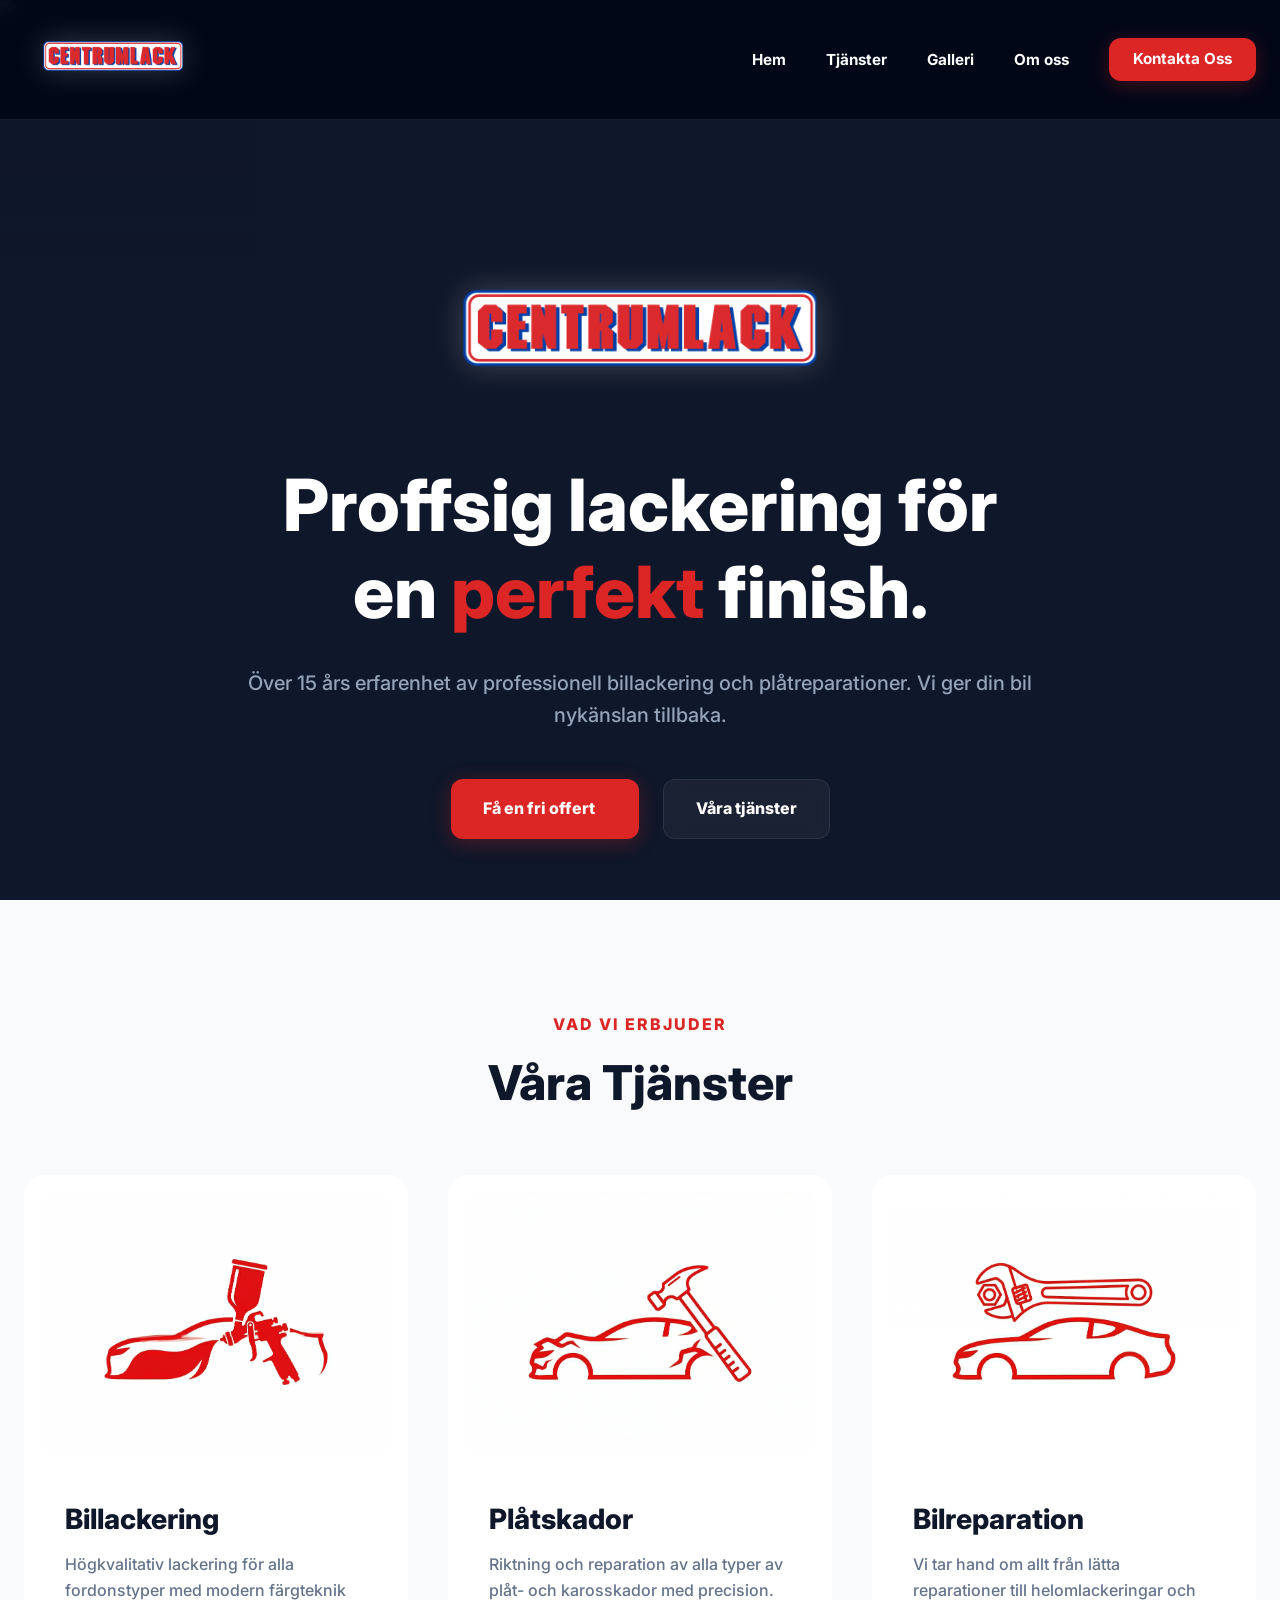
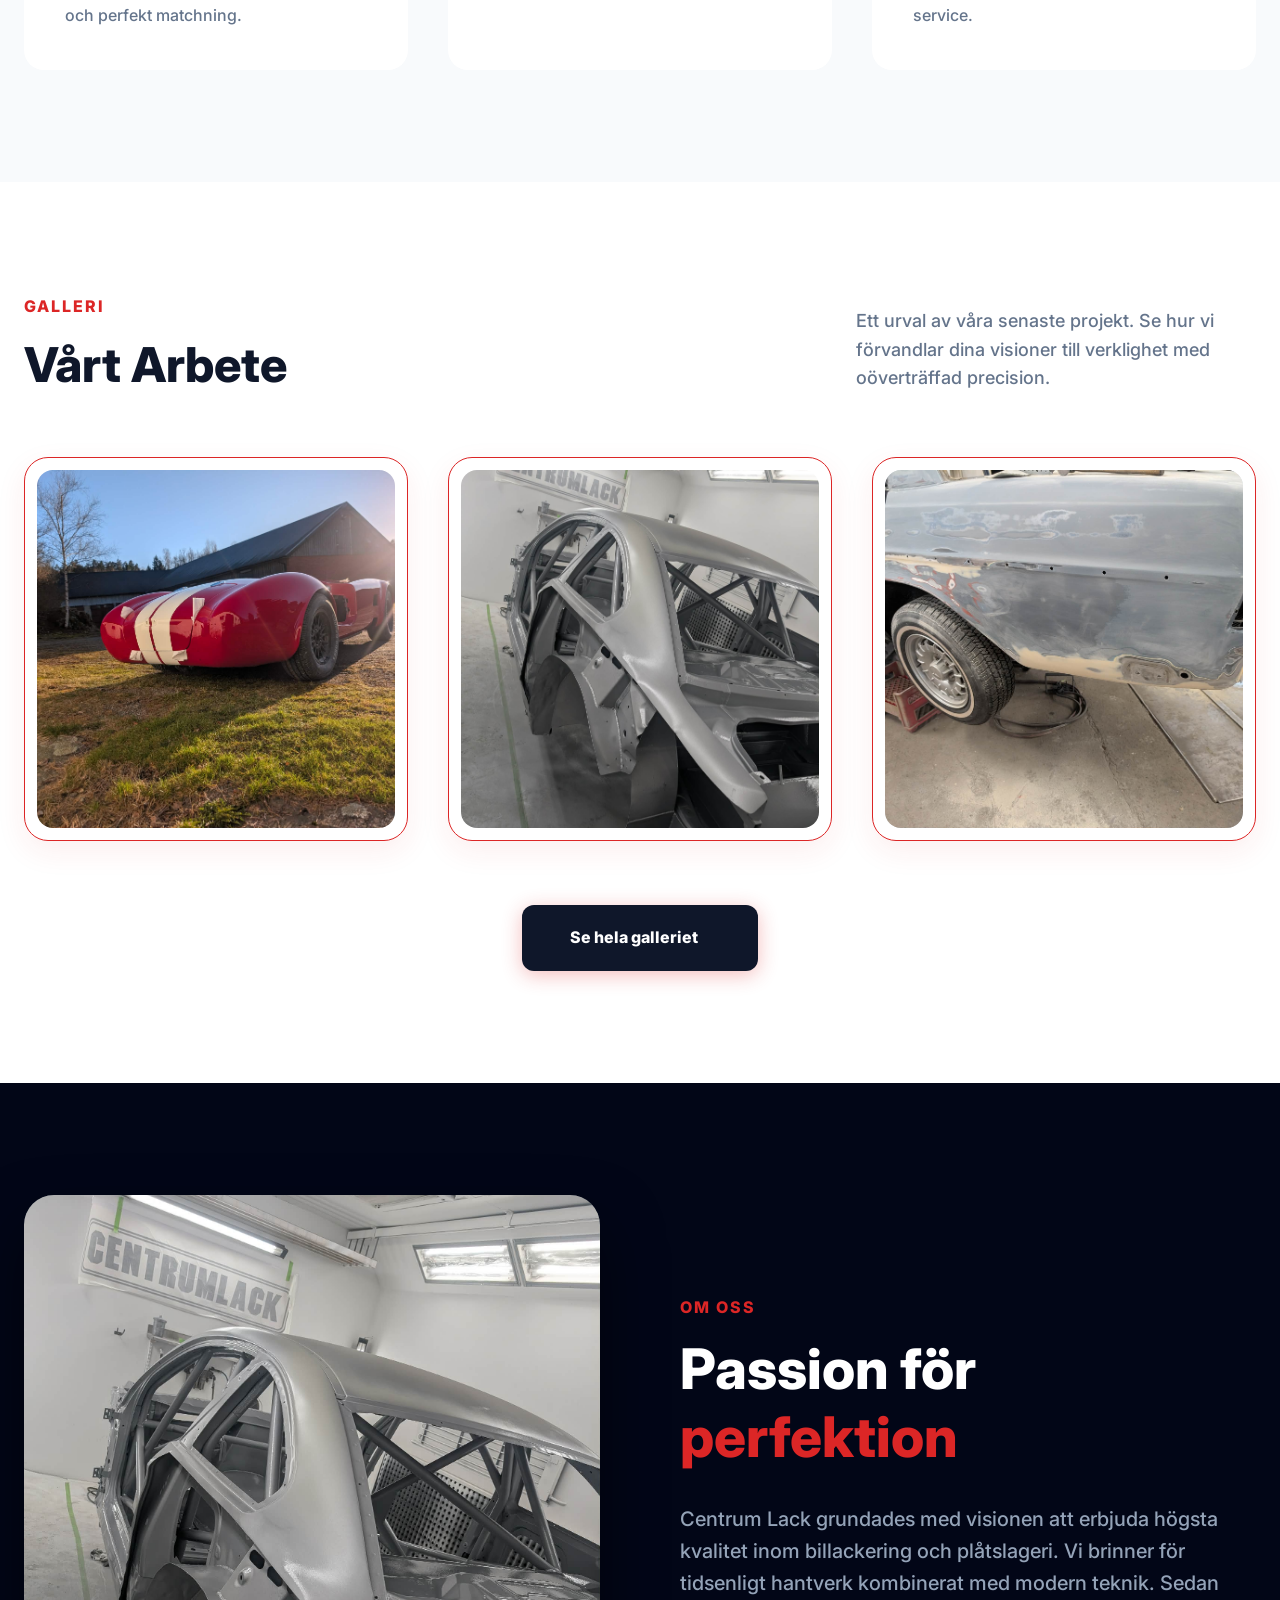
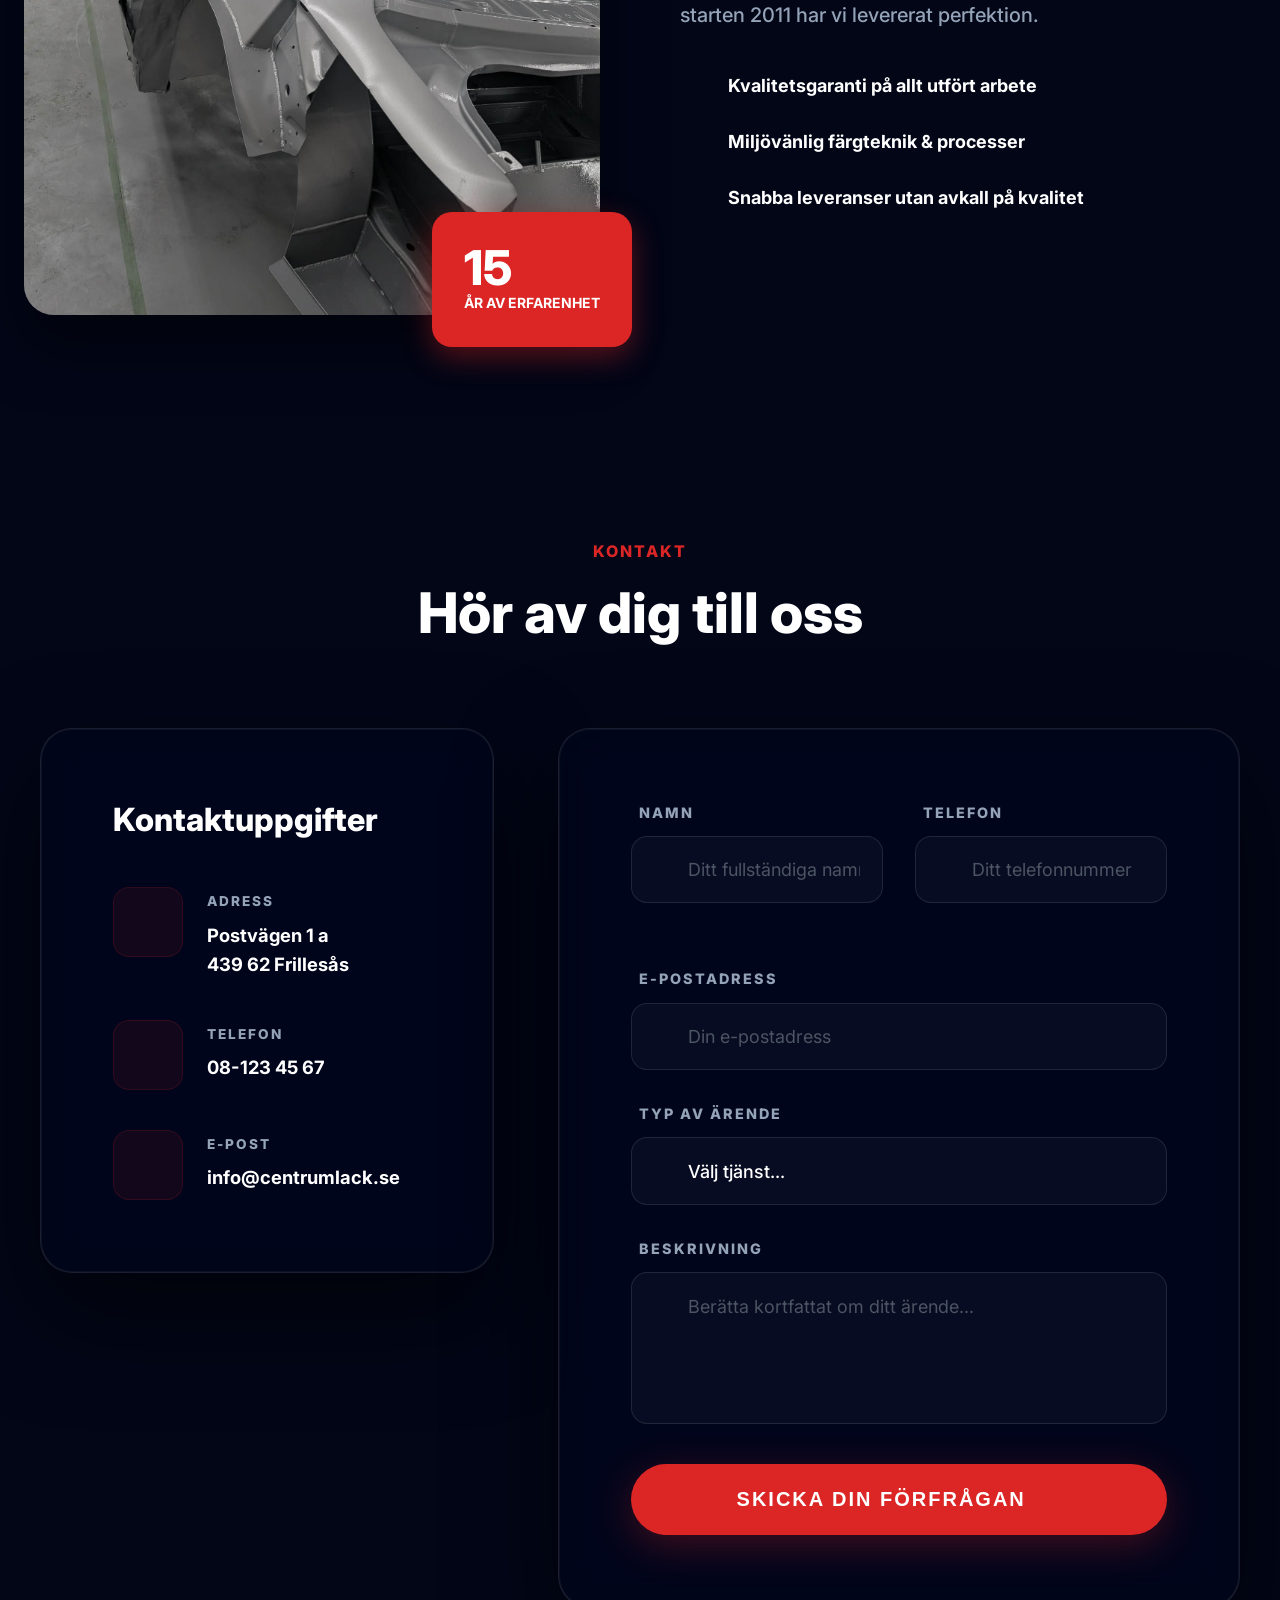
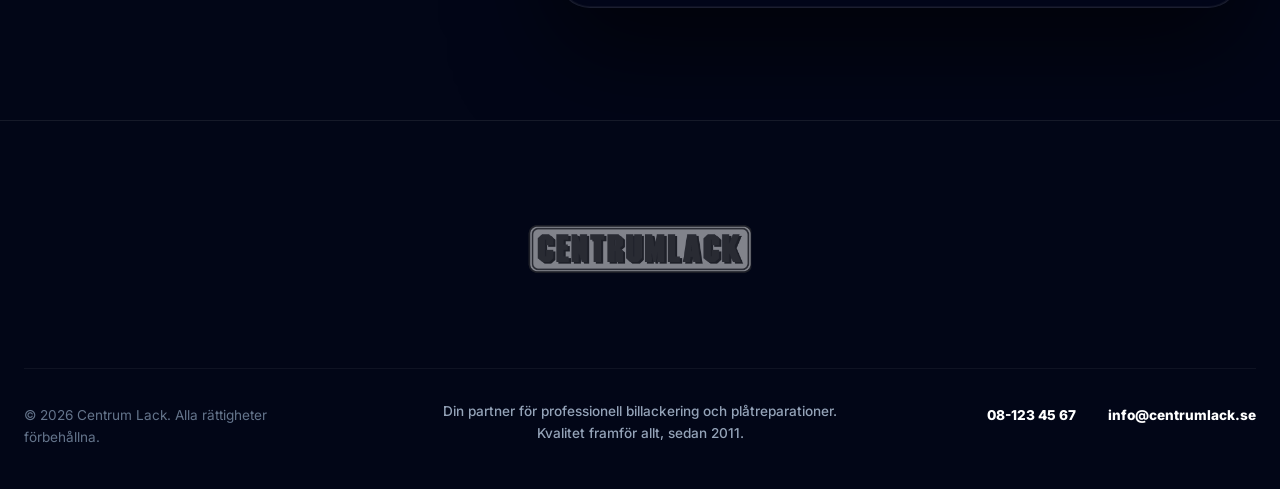
==== commit 30562efb: "Add files via upload" ====
--- a/index.html
+++ b/index.html
@@ -74,7 +74,11 @@
         .gallery-card img { width:100%; height:100%; object-fit:cover; transition:transform 0.8s cubic-bezier(0.16,1,0.3,1); }
         .footer-logo { height:160px; width:auto; max-width:100%; filter:grayscale(1); opacity:0.5; transition:var(--transition); }
         .footer-logo:hover { filter:grayscale(0); opacity:1; transform:scale(1.05); }
-        @media (max-width:768px) { .footer-logo { height: 100px !important; } }
+        @media (max-width:768px) { 
+            .footer-logo { height: 100px !important; } 
+            .footer-row { flex-direction: column !important; text-align: center !important; gap: 1.5rem !important; }
+            .footer-row > div { text-align: center !important; justify-content: center !important; min-width: 100% !important; }
+        }
 
         /* Premium Form Styles */
         .contact-grid { display: grid; grid-template-columns: 1fr 1.5fr; gap: 4rem; max-width: 1200px; margin: 0 auto; align-items: start; }
@@ -398,18 +402,27 @@
         </section>
     </main>
 
-    <footer style="background: #020617; padding: 5rem 0; border-top: 1px solid var(--border); color: white;">
+    <footer style="background: #020617; padding: 3rem 0 2.5rem; border-top: 1px solid var(--border); color: white;">
         <div class="container" style="text-align: center;">
-            <img src="assets/logga1.png" alt="Centrum Lack" width="1920" height="1080" loading="lazy" class="footer-logo" style="margin-bottom: 3rem;">
-            <p style="color: #94a3b8; max-width: 500px; margin: 0 auto 3rem; font-weight: 500;">
-                Din partner för professionell billackering och plåtreparationer. Kvalitet framför allt, sedan 2011.
-            </p>
-            <div style="padding-top: 3rem; border-top: 1px solid var(--border); display: flex; justify-content: space-between; align-items: center; flex-wrap: wrap; gap: 2rem;">
-                <p style="color: #64748b;">&copy; 2026 Centrum Lack. Alla rättigheter förbehållna.</p>
-                <div style="display: flex; gap: 2rem;">
-                    <a href="tel:081234567" style="color: white; text-decoration: none; font-weight: 700;">08-123 45 67</a>
-                    <a href="mailto:info@centrumlack.se" style="color: white; text-decoration: none; font-weight: 700;">info@centrumlack.se</a>
-                </div>
+            <img src="assets/logga1.png" alt="Centrum Lack" width="1920" height="1080" loading="lazy" class="footer-logo" style="margin-bottom: 2rem;">
+            
+            <div class="footer-row" style="padding-top: 2rem; border-top: 1px solid rgba(255, 255, 255, 0.05); display: flex; justify-content: space-between; align-items: start; flex-wrap: wrap; gap: 2rem;">
+                
+                <div style="flex: 1; text-align: left; min-width: 250px;">
+                    <p style="color: #64748b; font-size: 0.85rem; padding-top: 0.25rem;">&copy; 2026 Centrum Lack. Alla rättigheter förbehållna.</p>
+                </div>
+                
+                <div style="flex: 2; text-align: center; min-width: 300px;">
+                    <p style="color: #94a3b8; font-weight: 500; font-size: 0.85rem; margin: 0; line-height: 1.6;">
+                        Din partner för professionell billackering och plåtreparationer.<br>Kvalitet framför allt, sedan 2011.
+                    </p>
+                </div>
+                
+                <div style="flex: 1; display: flex; gap: 2rem; justify-content: flex-end; min-width: 250px; padding-top: 0.25rem;">
+                    <a href="tel:081234567" style="color: white; text-decoration: none; font-weight: 800; font-size: 0.85rem; transition: var(--transition);" class="hover-color-white">08-123 45 67</a>
+                    <a href="mailto:info@centrumlack.se" style="color: white; text-decoration: none; font-weight: 800; font-size: 0.85rem; transition: var(--transition);" class="hover-color-white">info@centrumlack.se</a>
+                </div>
+                
             </div>
         </div>
     </footer>
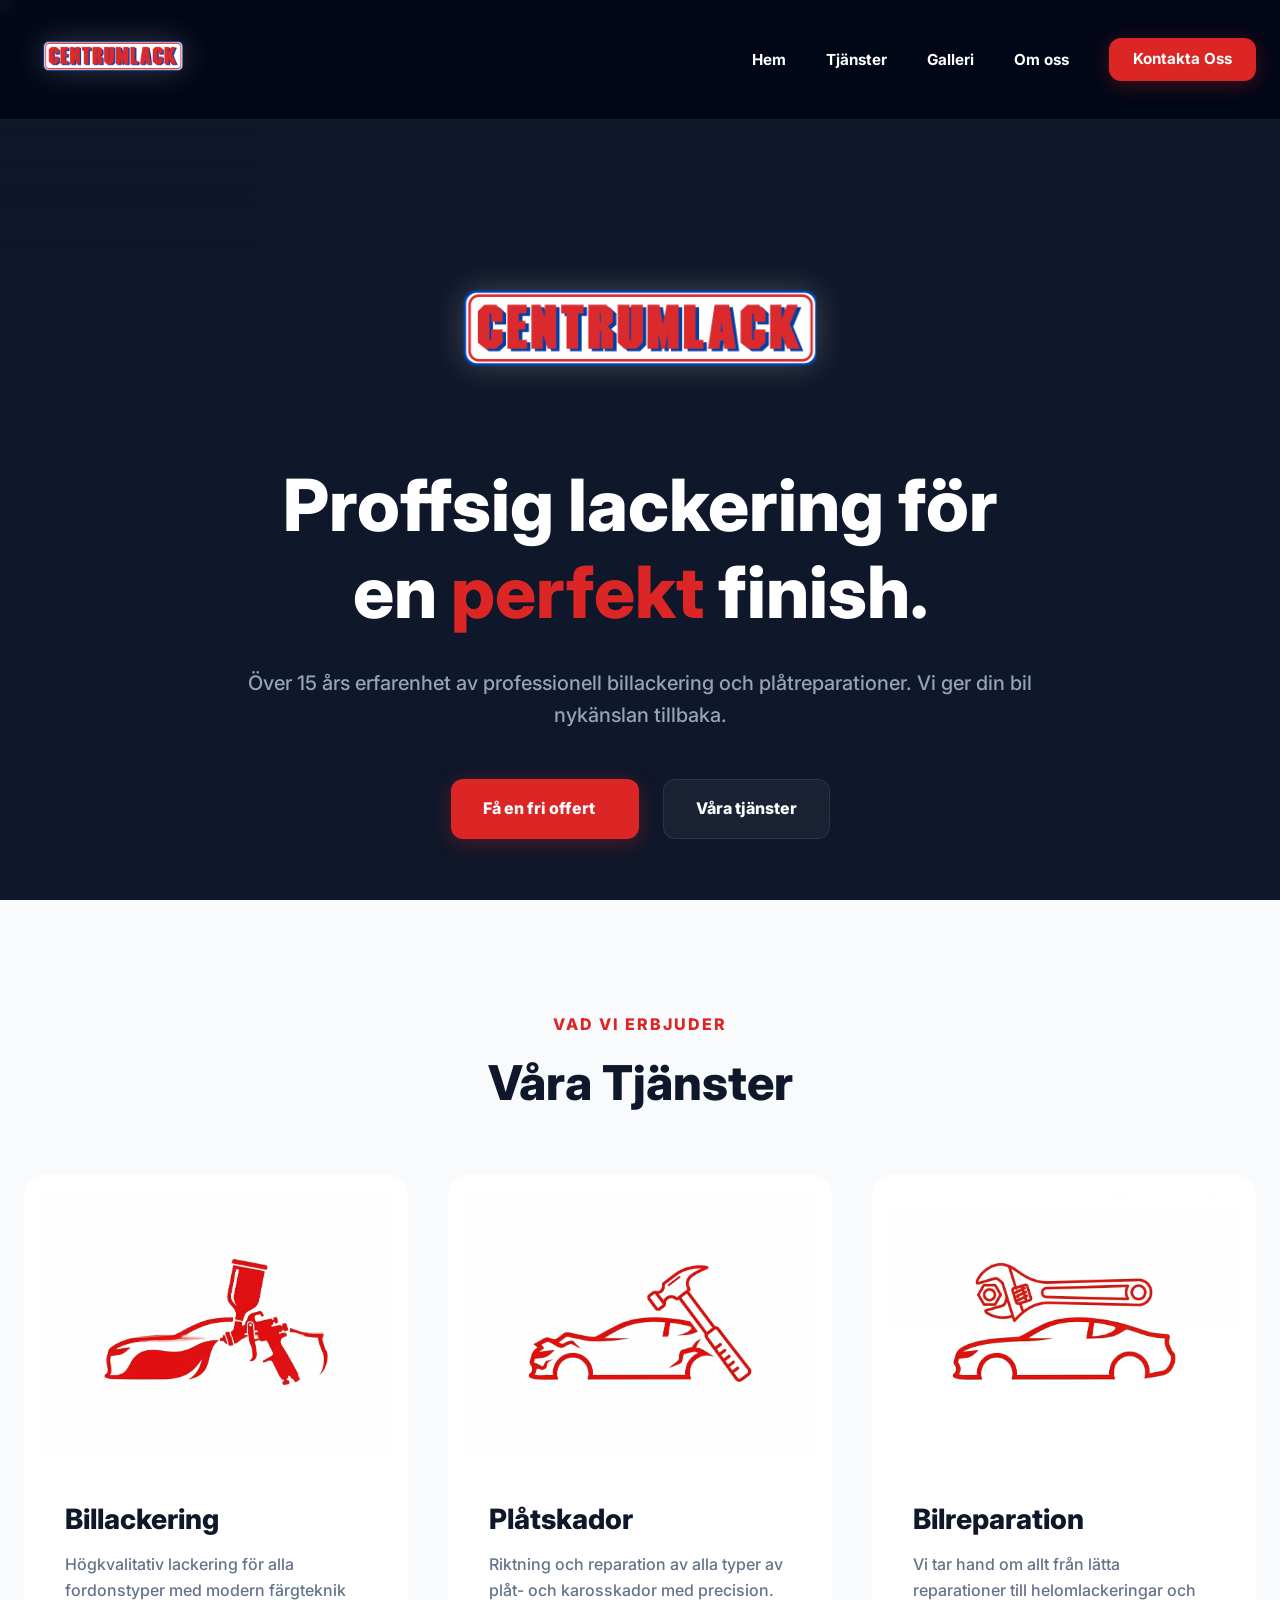
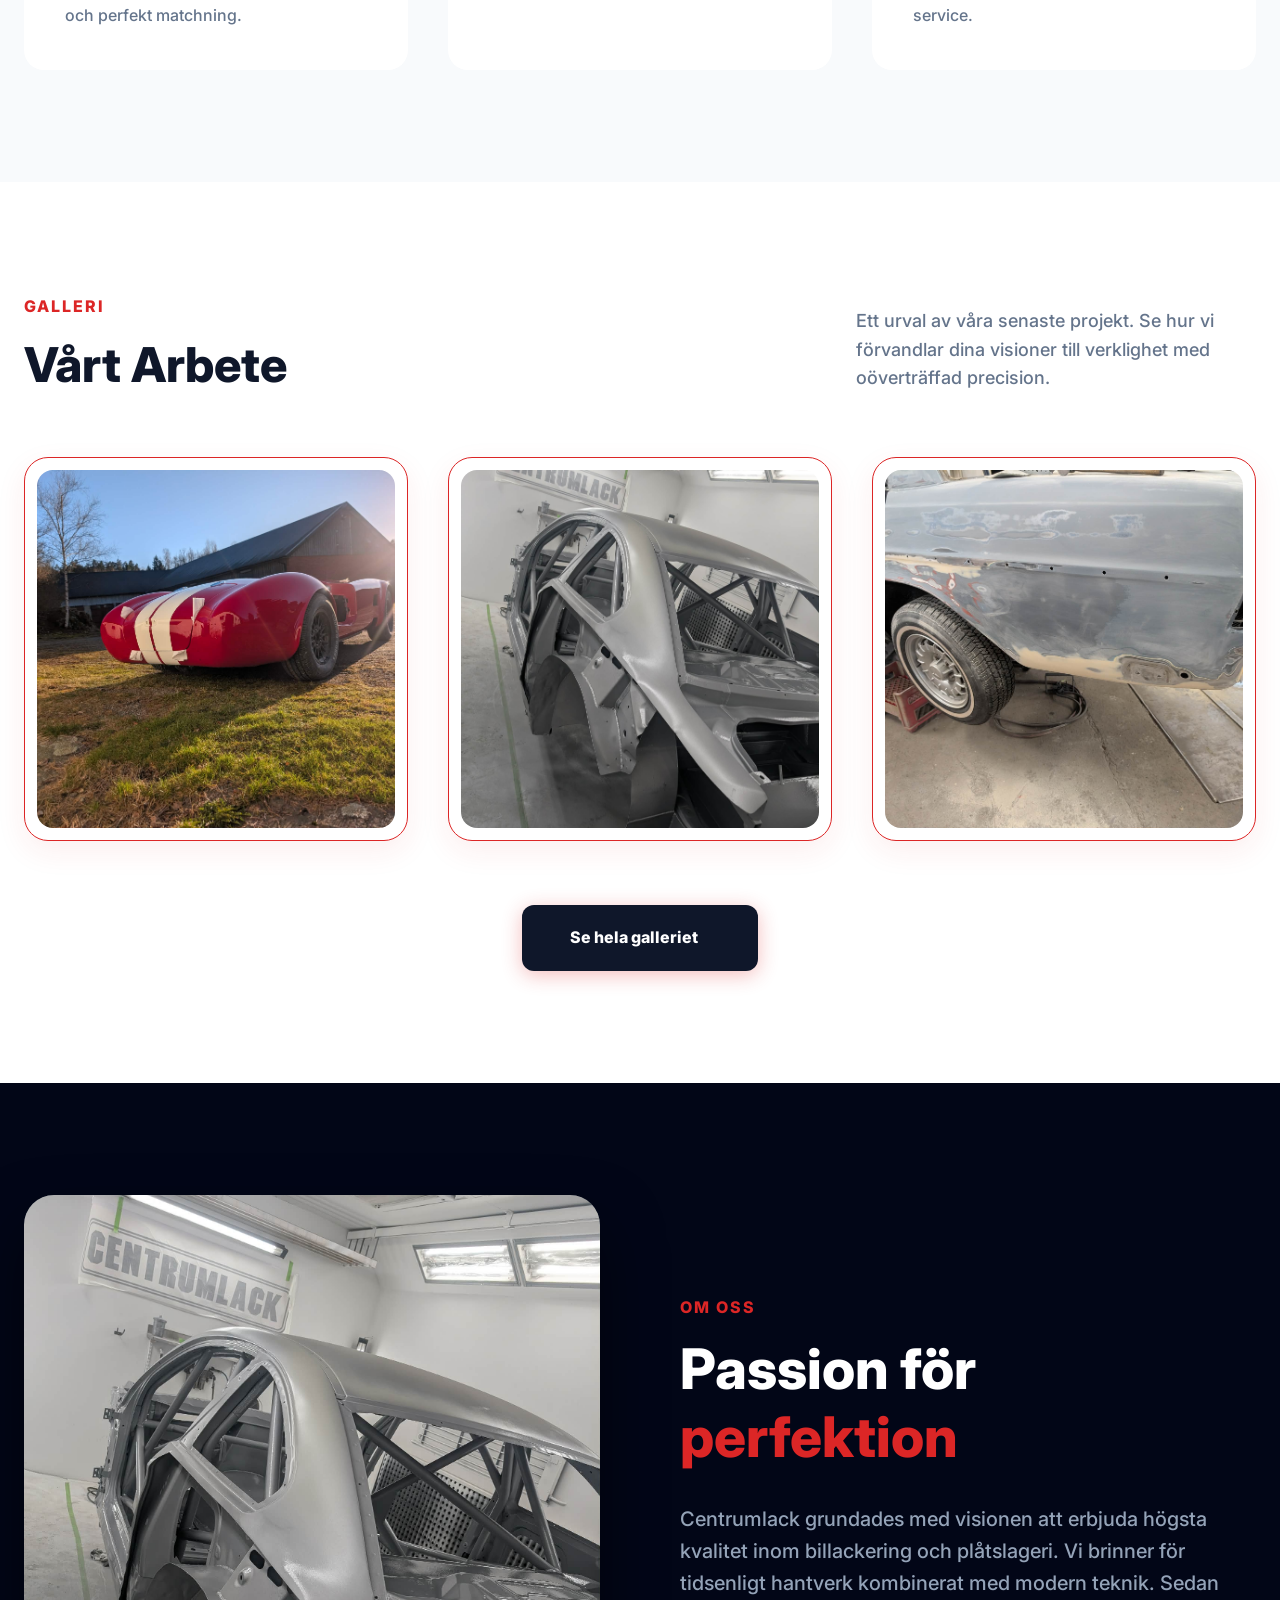
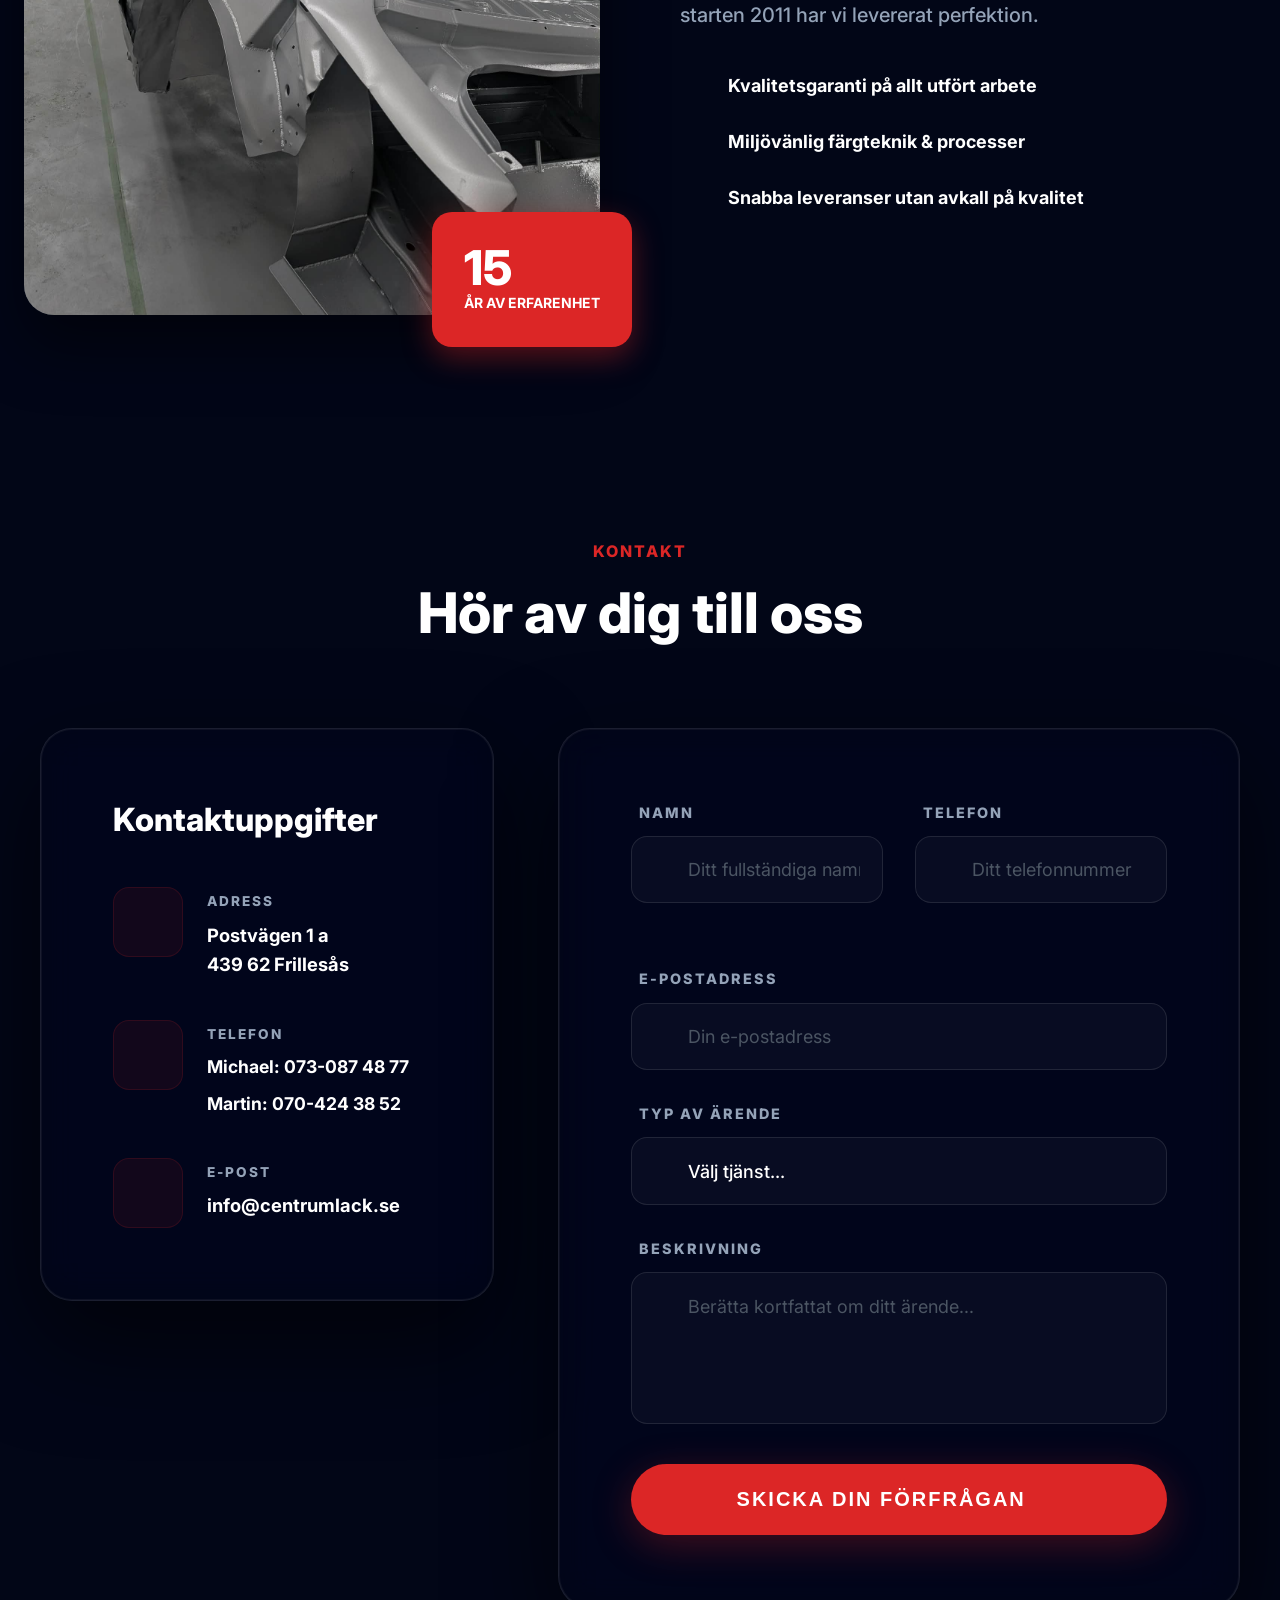
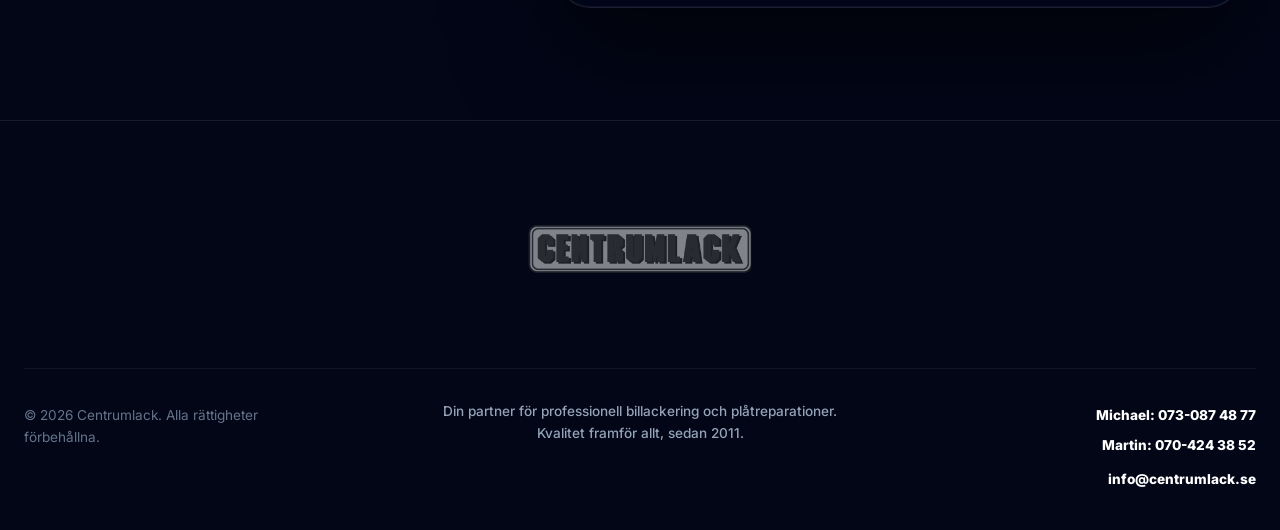
==== commit dea8893e: "Add files via upload" ====
--- a/index.html
+++ b/index.html
@@ -3,7 +3,7 @@
 <head>
     <meta charset="UTF-8">
     <meta name="viewport" content="width=device-width, initial-scale=1.0">
-    <title>Centrum Lack | Professionell Billackering & Bilvård</title>
+    <title>Centrumlack | Professionell Billackering & Bilvård</title>
     <meta name="description" content="Professionell billackering, plåtreparationer och bilvård i Frillesås. Över 15 års erfarenhet av perfekt finish.">
     <!-- Preconnect & Preload -->
     <link rel="preconnect" href="https://fonts.googleapis.com">
@@ -114,7 +114,7 @@
     <header id="navbar" class="navbar">
         <div class="container nav-content">
             <a href="#home" class="logo flex items-center">
-                <img src="assets/logga1.png" alt="Centrum Lack" width="1920" height="1080" class="nav-logo logo-glow transition-transform hover:scale-105">
+                <img src="assets/logga1.png" alt="Centrumlack" width="1920" height="1080" class="nav-logo logo-glow transition-transform hover:scale-105">
             </a>
             
             <nav>
@@ -155,7 +155,7 @@
             
             <div class="container">
                 <div class="hero-content">
-                    <img src="assets/logga1.png" alt="Centrum Lack" width="1920" height="1080" fetchpriority="high" class="hero-logo logo-glow mb-12">
+                    <img src="assets/logga1.png" alt="Centrumlack" width="1920" height="1080" fetchpriority="high" class="hero-logo logo-glow mb-12">
                     <h1 style="color: white; font-size: clamp(2.5rem, 8vw, 4.5rem); margin-bottom: 2rem;">
                         Proffsig lackering för en <span class="highlight-red italic">perfekt</span> finish.
                     </h1>
@@ -269,7 +269,7 @@
                     <p style="color: var(--brand-red); font-weight: 800; text-transform: uppercase; letter-spacing: 2px; margin-bottom: 1rem;">Om oss</p>
                     <h2 style="font-size: 3.5rem; margin-bottom: 2rem;">Passion för <span class="highlight-red">perfektion</span></h2>
                     <p style="font-size: 1.25rem; color: var(--text-muted); margin-bottom: 2.5rem; font-weight: 500;">
-                        Centrum Lack grundades med visionen att erbjuda högsta kvalitet inom billackering och plåtslageri. Vi brinner för tidsenligt hantverk kombinerat med modern teknik. Sedan starten 2011 har vi levererat perfektion.
+                        Centrumlack grundades med visionen att erbjuda högsta kvalitet inom billackering och plåtslageri. Vi brinner för tidsenligt hantverk kombinerat med modern teknik. Sedan starten 2011 har vi levererat perfektion.
                     </p>
                     <ul style="list-style: none; display: flex; flex-direction: column; gap: 1.5rem;">
                         <li style="display: flex; gap: 1rem; align-items: center; font-weight: 700; font-size: 1.125rem;">
@@ -319,7 +319,10 @@
                                 </div>
                                 <div>
                                     <p style="font-size: 0.85rem; font-weight: 800; color: #94a3b8; text-transform: uppercase; letter-spacing: 2px; margin-bottom: 0.5rem; margin-top: 0.25rem;">Telefon</p>
-                                    <a href="tel:081234567" style="font-size: 1.15rem; font-weight: 700; color: white; text-decoration: none; transition: var(--transition);" class="hover-color-white">08-123 45 67</a>
+                                    <div style="display: flex; flex-direction: column; gap: 0.5rem;">
+                                        <a href="tel:0730874877" style="font-size: 1.1rem; font-weight: 700; color: white; text-decoration: none; transition: var(--transition); white-space: nowrap;" class="hover-color-white">Michael: 073-087 48 77</a>
+                                        <a href="tel:0704243852" style="font-size: 1.1rem; font-weight: 700; color: white; text-decoration: none; transition: var(--transition); white-space: nowrap;" class="hover-color-white">Martin: 070-424 38 52</a>
+                                    </div>
                                 </div>
                             </div>
                             
@@ -404,12 +407,12 @@
 
     <footer style="background: #020617; padding: 3rem 0 2.5rem; border-top: 1px solid var(--border); color: white;">
         <div class="container" style="text-align: center;">
-            <img src="assets/logga1.png" alt="Centrum Lack" width="1920" height="1080" loading="lazy" class="footer-logo" style="margin-bottom: 2rem;">
+            <img src="assets/logga1.png" alt="Centrumlack" width="1920" height="1080" loading="lazy" class="footer-logo" style="margin-bottom: 2rem;">
             
             <div class="footer-row" style="padding-top: 2rem; border-top: 1px solid rgba(255, 255, 255, 0.05); display: flex; justify-content: space-between; align-items: start; flex-wrap: wrap; gap: 2rem;">
                 
                 <div style="flex: 1; text-align: left; min-width: 250px;">
-                    <p style="color: #64748b; font-size: 0.85rem; padding-top: 0.25rem;">&copy; 2026 Centrum Lack. Alla rättigheter förbehållna.</p>
+                    <p style="color: #64748b; font-size: 0.85rem; padding-top: 0.25rem;">&copy; 2026 Centrumlack. Alla rättigheter förbehållna.</p>
                 </div>
                 
                 <div style="flex: 2; text-align: center; min-width: 300px;">
@@ -418,9 +421,10 @@
                     </p>
                 </div>
                 
-                <div style="flex: 1; display: flex; gap: 2rem; justify-content: flex-end; min-width: 250px; padding-top: 0.25rem;">
-                    <a href="tel:081234567" style="color: white; text-decoration: none; font-weight: 800; font-size: 0.85rem; transition: var(--transition);" class="hover-color-white">08-123 45 67</a>
-                    <a href="mailto:info@centrumlack.se" style="color: white; text-decoration: none; font-weight: 800; font-size: 0.85rem; transition: var(--transition);" class="hover-color-white">info@centrumlack.se</a>
+                <div style="flex: 1; display: flex; flex-direction: column; gap: 0.5rem; align-items: flex-end; min-width: 250px; padding-top: 0.25rem;">
+                    <a href="tel:0730874877" style="color: white; text-decoration: none; font-weight: 800; font-size: 0.85rem; transition: var(--transition); white-space: nowrap;" class="hover-color-white">Michael: 073-087 48 77</a>
+                    <a href="tel:0704243852" style="color: white; text-decoration: none; font-weight: 800; font-size: 0.85rem; transition: var(--transition); white-space: nowrap;" class="hover-color-white">Martin: 070-424 38 52</a>
+                    <a href="mailto:info@centrumlack.se" style="color: white; text-decoration: none; font-weight: 800; font-size: 0.85rem; transition: var(--transition); margin-top: 0.25rem; white-space: nowrap;" class="hover-color-white">info@centrumlack.se</a>
                 </div>
                 
             </div>
